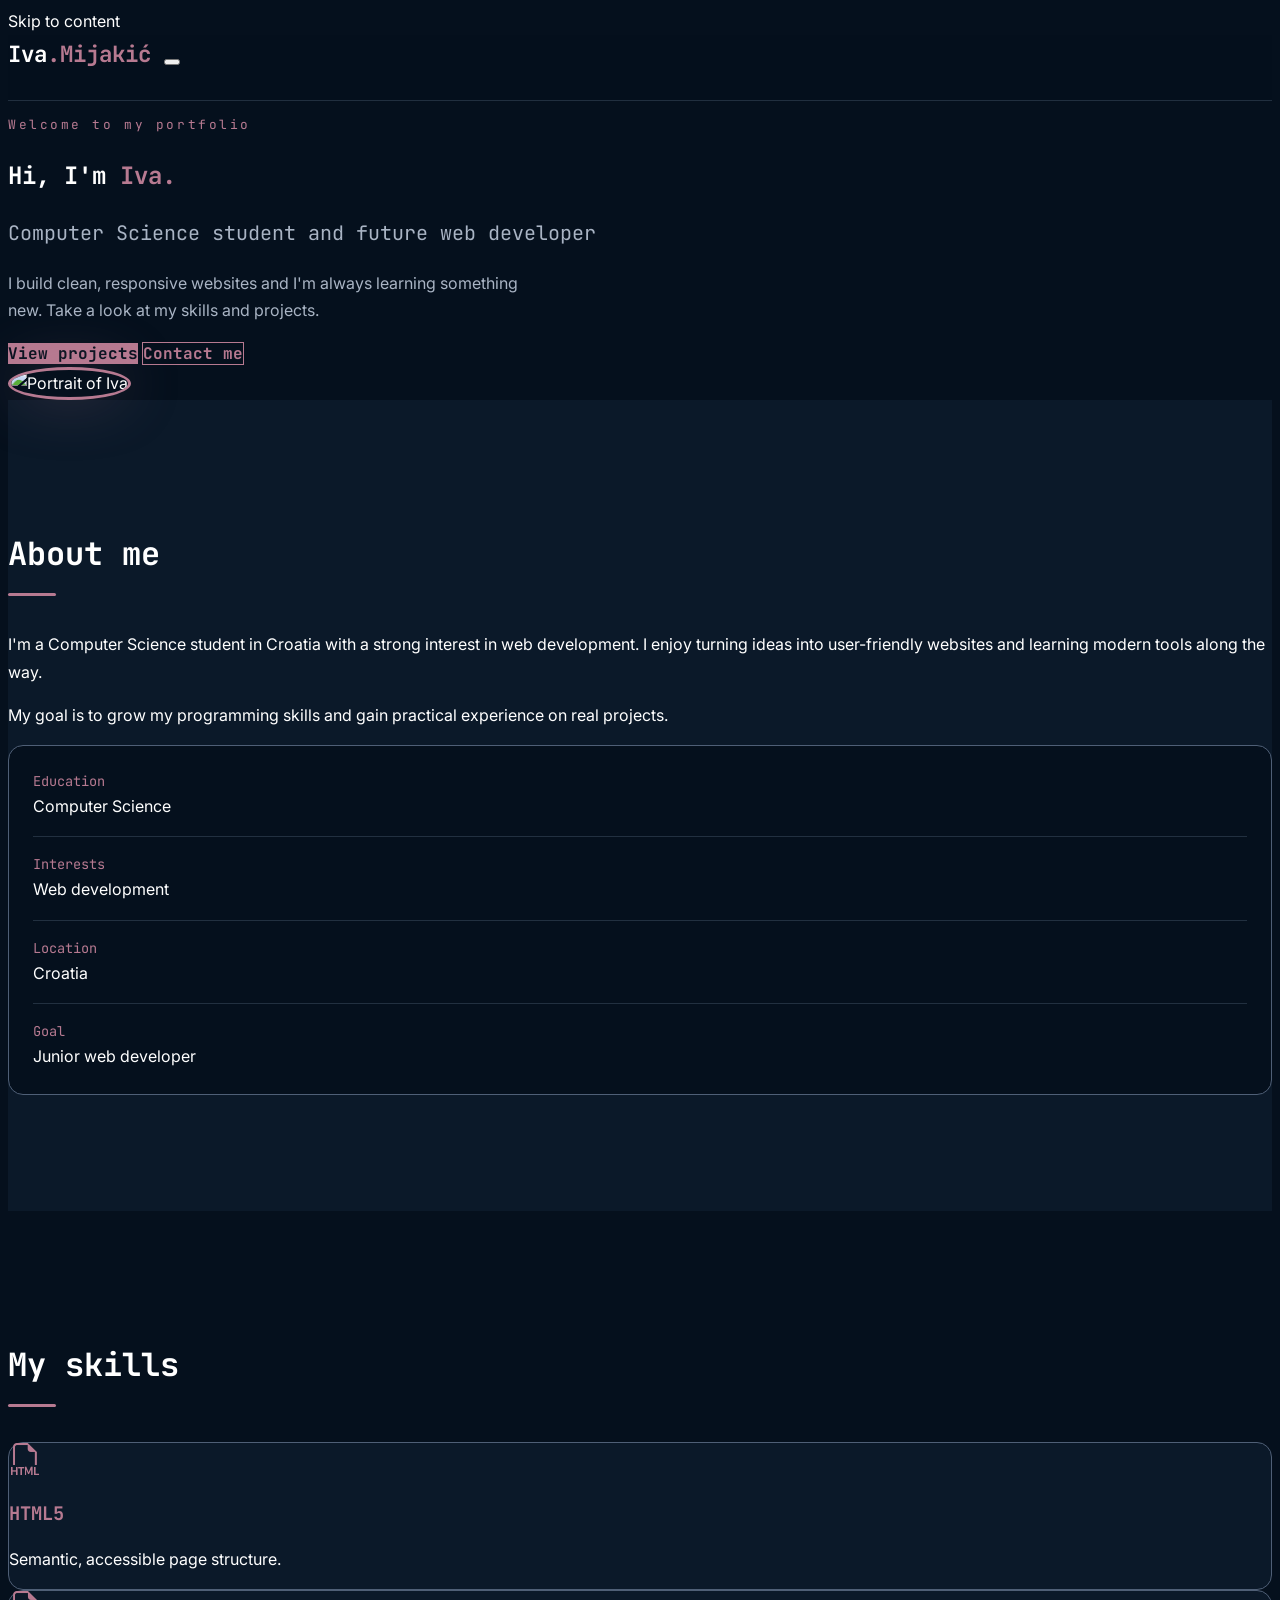
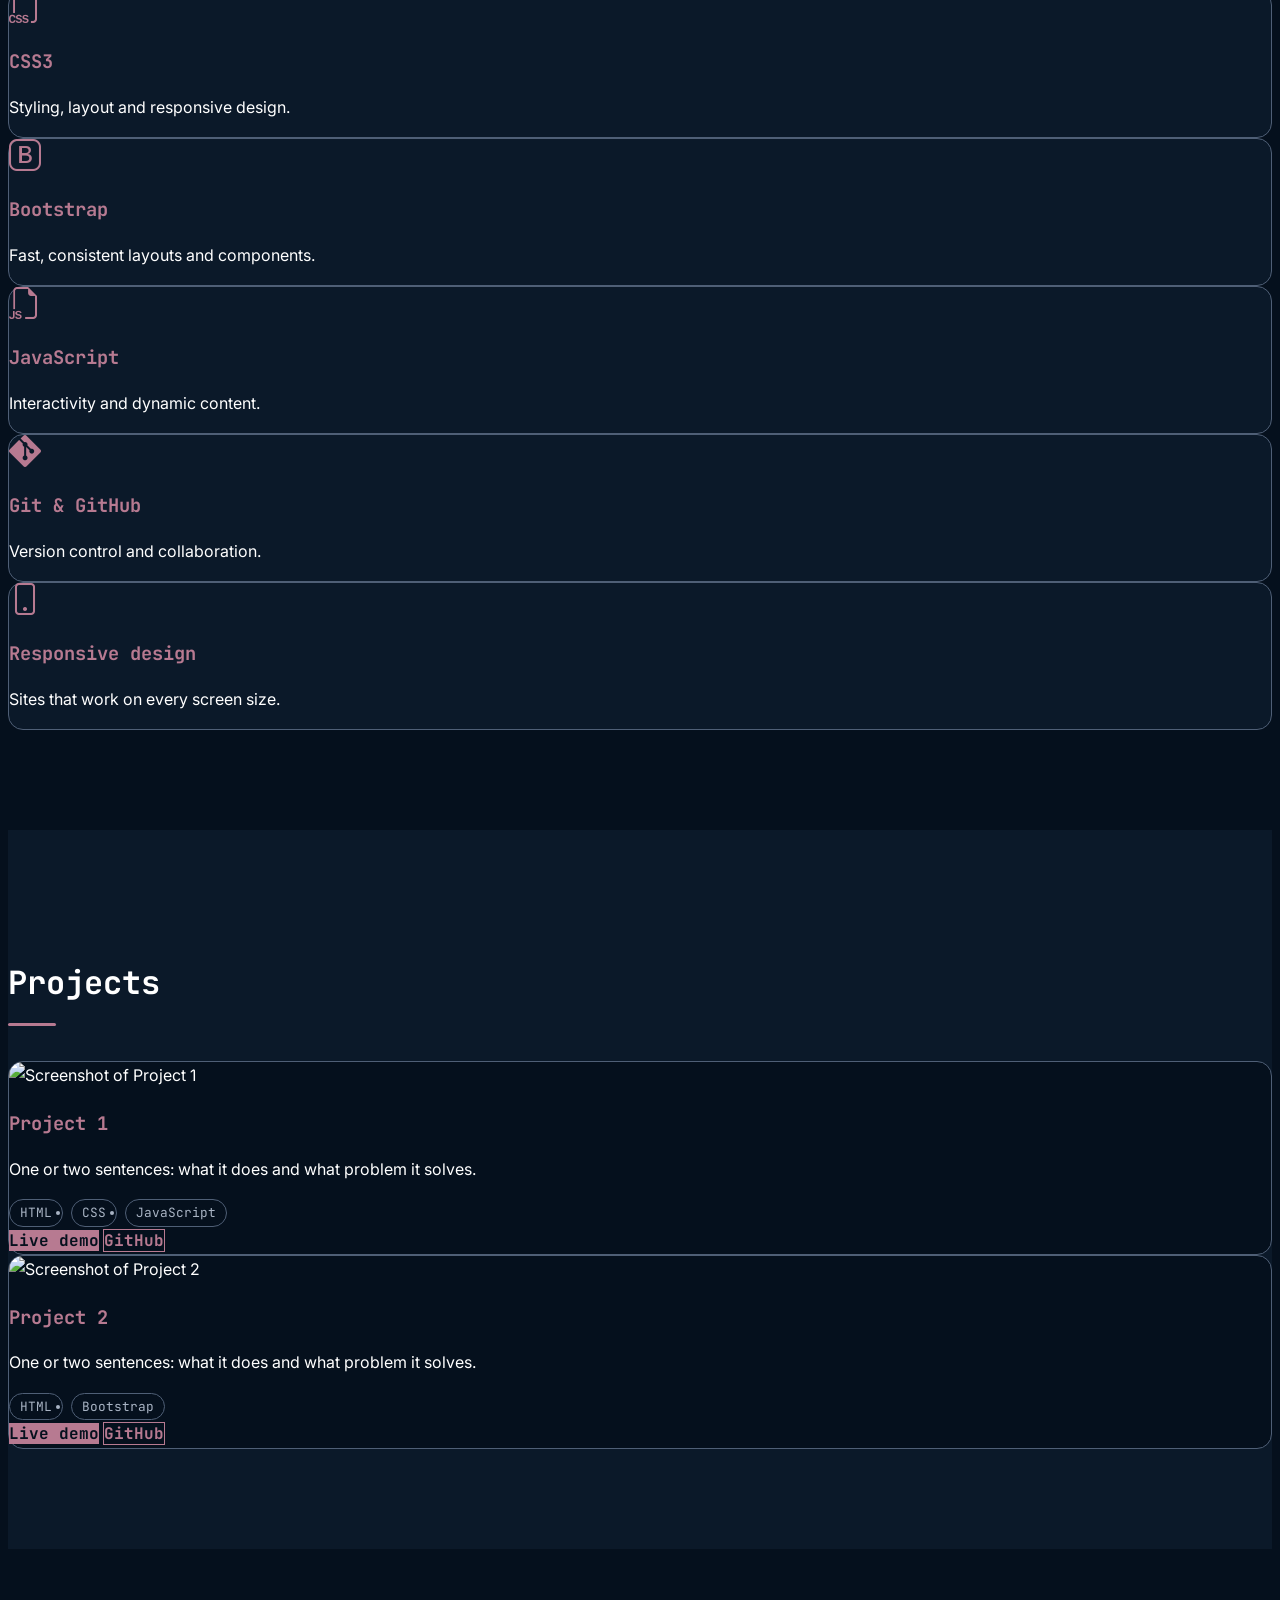
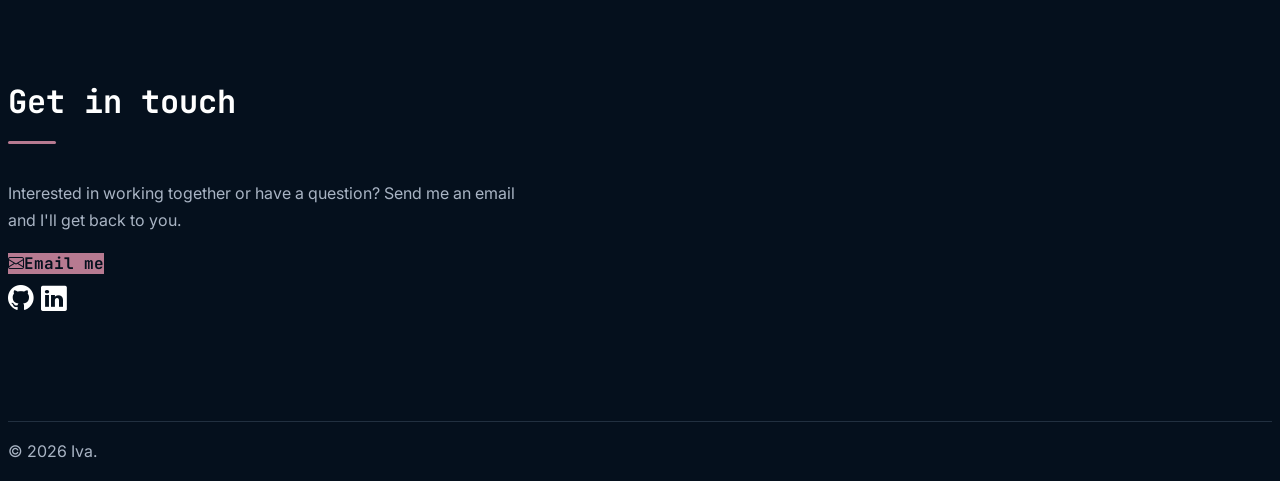
==== index.html @ 0807bf9b "Add improved design" ====
<!DOCTYPE html>
<html lang="en">
<head>
    <meta charset="UTF-8">
    <meta name="viewport" content="width=device-width, initial-scale=1.0">
    <title>Iva Mijakić | Web Developer Portfolio</title>
    <meta name="description" content="Portfolio of Iva Mijakić, a Computer Science student in Croatia building modern, responsive websites.">
    <meta name="theme-color" content="#05101d">

    <!-- Open Graph (link previews) -->
    <meta property="og:title" content="Iva Mijakić | Web Developer Portfolio">
    <meta property="og:description" content="Computer Science student building modern, responsive websites.">
    <meta property="og:type" content="website">
    <meta property="og:image" content="images/iva.jpg">

    <!-- Favicon (replace with your own file when you have one) -->
    <link rel="icon" href="data:image/svg+xml,<svg xmlns='http://www.w3.org/2000/svg' viewBox='0 0 100 100'><rect width='100' height='100' rx='20' fill='%2305101d'/><text x='50' y='68' font-size='56' text-anchor='middle' fill='%23B77A91' font-family='monospace' font-weight='bold'>I</text></svg>">

    <!-- Fonts: remove the @import line from your CSS, it's loaded here instead -->
    <link rel="preconnect" href="https://fonts.googleapis.com">
    <link rel="preconnect" href="https://fonts.gstatic.com" crossorigin>
    <link href="https://fonts.googleapis.com/css2?family=Inter:wght@400;500&family=JetBrains+Mono:wght@400;700&display=swap" rel="stylesheet">

    <link href="https://cdn.jsdelivr.net/npm/bootstrap@6.0.0-alpha.1/dist/css/bootstrap.min.css" rel="stylesheet" integrity="sha384-B/GM4XqrwHnWXNOWMbloTmrYXZg10cakYGmpfsR/bbzQ6JAJI4ihuyADKLnBgrCe" crossorigin="anonymous">
    <link href="https://cdn.jsdelivr.net/npm/bootstrap-icons@1.11.3/font/bootstrap-icons.min.css" rel="stylesheet">
    <link rel="stylesheet" href="css/style.css">
    <script src="js/script.js" defer></script>
</head>
<body>

    <a class="visually-hidden-focusable" href="#main">Skip to content</a>

    <nav class="navbar sm:navbar-expand sticky-top">
        <div class="container-fluid">

            <a class="navbar-brand" href="#home">
                Iva<span>.Mijakić</span>
            </a>

            <button class="btn-icon navbar-toggler" type="button"
                data-bs-toggle="drawer"
                data-bs-target="#navbarNavAltMarkup"
                aria-controls="navbarNavAltMarkup"
                aria-expanded="false"
                aria-label="Toggle navigation">
                <span class="navbar-toggler-icon" aria-hidden="true"></span>
            </button>

            <dialog class="drawer drawer-end" tabindex="-1"
                id="navbarNavAltMarkup"
                aria-labelledby="navbarNavAltMarkupLabel">

                <div class="drawer-header">
                    <h5 class="drawer-title" id="navbarNavAltMarkupLabel">Menu</h5>
                    <button type="button" class="btn-close"
                        data-bs-dismiss="drawer" aria-label="Close">
                    </button>
                </div>

                <div class="drawer-body">
                    <div class="nav nav-pills navbar-nav">
                        <a class="nav-link active" href="#home">/1 Home</a>
                        <a class="nav-link" href="#about">/2 About</a>
                        <a class="nav-link" href="#skills">/3 Skills</a>
                        <a class="nav-link" href="#projects">/4 Projects</a>
                        <a class="nav-link" href="#contact">/5 Contact</a>
                    </div>
                </div>
            </dialog>

        </div>
    </nav>


    <main id="main">

        <!-- HERO -->
        <section id="home" class="hero-section">
            <div class="container">
                <div class="row align-items-center min-vh-100 py-5">

                    <div class="col-md-7 order-2 order-md-1">
                        <p class="hero-label">Welcome to my portfolio</p>

                        <h1>Hi, I'm <span>Iva.</span></h1>

                        <h2>Computer Science student and future web developer</h2>

                        <p class="hero-description">
                            I build clean, responsive websites and I'm always
                            learning something new. Take a look at my skills
                            and projects.
                        </p>

                        <div class="d-flex flex-wrap gap-3 mt-4">
                            <a href="#projects" class="btn btn-dark">View projects</a>
                            <a href="#contact" class="btn btn-outline-accent">Contact me</a>
                        </div>
                    </div>

                    <div class="col-md-5 order-1 order-md-2 text-center mb-5 mb-md-0">
                        <img src="images/iva.jpg"
                             alt="Portrait of Iva"
                             class="profile-image"
                             width="280" height="280">
                    </div>

                </div>
            </div>
        </section>


        <!-- ABOUT -->
        <section id="about">
            <div class="container">
                <h2>About me</h2>

                <div class="row align-items-center g-5">
                    <div class="col-md-7">
                        <p>
                            I'm a Computer Science student in Croatia with a
                            strong interest in web development. I enjoy turning
                            ideas into user-friendly websites and learning
                            modern tools along the way.
                        </p>
                        <p>
                            My goal is to grow my programming skills and gain
                            practical experience on real projects.
                        </p>
                    </div>

                    <div class="col-md-5">
                        <dl class="about-info mb-0">
                            <div>
                                <dt>Education</dt>
                                <dd>Computer Science</dd>
                            </div>
                            <div>
                                <dt>Interests</dt>
                                <dd>Web development</dd>
                            </div>
                            <div>
                                <dt>Location</dt>
                                <dd>Croatia</dd>
                            </div>
                            <div>
                                <dt>Goal</dt>
                                <dd>Junior web developer</dd>
                            </div>
                        </dl>
                    </div>
                </div>
            </div>
        </section>


        <!-- SKILLS -->
        <section id="skills">
            <div class="container">
                <h2>My skills</h2>

                <div class="row g-4">

                    <div class="col-md-6 col-lg-4">
                        <div class="card p-4 h-100">
                            <i class="bi bi-filetype-html skill-icon" aria-hidden="true"></i>
                            <h3>HTML5</h3>
                            <p class="mb-0">Semantic, accessible page structure.</p>
                        </div>
                    </div>

                    <div class="col-md-6 col-lg-4">
                        <div class="card p-4 h-100">
                            <i class="bi bi-filetype-css skill-icon" aria-hidden="true"></i>
                            <h3>CSS3</h3>
                            <p class="mb-0">Styling, layout and responsive design.</p>
                        </div>
                    </div>

                    <div class="col-md-6 col-lg-4">
                        <div class="card p-4 h-100">
                            <i class="bi bi-bootstrap skill-icon" aria-hidden="true"></i>
                            <h3>Bootstrap</h3>
                            <p class="mb-0">Fast, consistent layouts and components.</p>
                        </div>
                    </div>

                    <div class="col-md-6 col-lg-4">
                        <div class="card p-4 h-100">
                            <i class="bi bi-filetype-js skill-icon" aria-hidden="true"></i>
                            <h3>JavaScript</h3>
                            <p class="mb-0">Interactivity and dynamic content.</p>
                        </div>
                    </div>

                    <div class="col-md-6 col-lg-4">
                        <div class="card p-4 h-100">
                            <i class="bi bi-git skill-icon" aria-hidden="true"></i>
                            <h3>Git &amp; GitHub</h3>
                            <p class="mb-0">Version control and collaboration.</p>
                        </div>
                    </div>

                    <div class="col-md-6 col-lg-4">
                        <div class="card p-4 h-100">
                            <i class="bi bi-phone skill-icon" aria-hidden="true"></i>
                            <h3>Responsive design</h3>
                            <p class="mb-0">Sites that work on every screen size.</p>
                        </div>
                    </div>

                </div>
            </div>
        </section>


        <!-- PROJECTS -->
        <section id="projects">
            <div class="container">
                <h2>Projects</h2>

                <div class="row g-4">

                    <div class="col-md-6 col-lg-4">
                        <article class="card h-100">
                            <img src="images/project1.jpg"
                                 class="card-img-top"
                                 alt="Screenshot of Project 1"
                                 loading="lazy">

                            <div class="card-body d-flex flex-column">
                                <h3 class="card-title">Project 1</h3>

                                <p class="card-text">
                                    One or two sentences: what it does and
                                    what problem it solves.
                                </p>

                                <ul class="tech-list list-unstyled" aria-label="Technologies used">
                                    <li>HTML</li>
                                    <li>CSS</li>
                                    <li>JavaScript</li>
                                </ul>

                                <div class="d-flex gap-2 mt-auto pt-3">
                                    <a href="#" class="btn btn-dark btn-sm">Live demo</a>
                                    <a href="#" class="btn btn-outline-accent btn-sm">GitHub</a>
                                </div>
                            </div>
                        </article>
                    </div>

                    <div class="col-md-6 col-lg-4">
                        <article class="card h-100">
                            <img src="images/project2.jpg"
                                 class="card-img-top"
                                 alt="Screenshot of Project 2"
                                 loading="lazy">

                            <div class="card-body d-flex flex-column">
                                <h3 class="card-title">Project 2</h3>

                                <p class="card-text">
                                    One or two sentences: what it does and
                                    what problem it solves.
                                </p>

                                <ul class="tech-list list-unstyled" aria-label="Technologies used">
                                    <li>HTML</li>
                                    <li>Bootstrap</li>
                                </ul>

                                <div class="d-flex gap-2 mt-auto pt-3">
                                    <a href="#" class="btn btn-dark btn-sm">Live demo</a>
                                    <a href="#" class="btn btn-outline-accent btn-sm">GitHub</a>
                                </div>
                            </div>
                        </article>
                    </div>

                </div>
            </div>
        </section>


        <!-- CONTACT -->
        <section id="contact">
            <div class="container">
                <h2>Get in touch</h2>

                <p class="contact-text">
                    Interested in working together or have a question?
                    Send me an email and I'll get back to you.
                </p>

                <div class="d-flex flex-wrap align-items-center gap-4">
                    <a href="mailto:iva.mijakic@gmail.com" class="btn btn-dark">
                        <i class="bi bi-envelope me-2" aria-hidden="true"></i>Email me
                    </a>

                    <div class="social-links d-flex gap-3">
                        <a href="https://github.com/your-username" aria-label="GitHub" target="_blank" rel="noopener">
                            <i class="bi bi-github" aria-hidden="true"></i>
                        </a>
                        <a href="https://www.linkedin.com/in/your-username" aria-label="LinkedIn" target="_blank" rel="noopener">
                            <i class="bi bi-linkedin" aria-hidden="true"></i>
                        </a>
                    </div>
                </div>
            </div>
        </section>

    </main>


    <footer class="py-4 text-center">
        <p class="mb-0">&copy; 2026 Iva.</p>
    </footer>

    <script type="module" src="https://cdn.jsdelivr.net/npm/bootstrap@6.0.0-alpha.1/dist/js/bootstrap.bundle.min.js" integrity="sha384-1a/pXj49ZQ1aHEmrJ+gMw1otqoVsYwlEnlD8mIfY2TV03r20Y0CN7uqx1tQogjPL" crossorigin="anonymous"></script>
</body>
</html>
---- css/style.css ----
@import url('https://fonts.googleapis.com/css2?family=Inter:wght@400;500&family=JetBrains+Mono:wght@400;700&display=swap');

:root {
    --bg: #05101d;
    --surface: #0b1929;
    --accent: #B77A91;
    --accent-dark: #965d73;
    --accent-soft: #d9a9bb;
    --muted: #4f5f76;
    --text: #ffffff;
    --text-dim: #a9b4c4;
    --font-mono: 'JetBrains Mono', monospace;
    --font-body: 'Inter', system-ui, sans-serif;
}

html { scroll-behavior: smooth; }
section { scroll-margin-top: 90px; }

body {
    background: var(--bg);
    color: var(--text);
    font-family: var(--font-body);
    line-height: 1.7;
}

h1, h2, h3, h4, h5, .navbar, .btn { font-family: var(--font-mono); }

a { color: inherit; text-decoration: none; }

/* NAVBAR */
.navbar {
    background: rgba(5, 16, 29, 0.85);
    backdrop-filter: blur(10px);
    border-bottom: 1px solid rgba(79, 95, 118, 0.4);
    min-height: 65px;
}

.navbar-brand {
    font-weight: 700;
    font-size: 1.4rem;
    color: var(--text);
}
.navbar-brand span { color: var(--accent); transition: color .2s; }
.navbar-brand:hover span { color: var(--text); }

.navbar .navbar-nav { gap: 0.5rem; }

.navbar .nav-link {
    color: var(--text);
    white-space: nowrap;
    border-radius: 8px;
    transition: background-color .2s, color .2s;
}
.navbar .nav-link:hover,
.navbar .nav-link.active {
    background: var(--accent);
    color: var(--bg);
}

/* Drawer (mobile menu) */
.drawer { background: var(--bg); color: var(--text); }

/* BUTTONS */
.btn-dark {
    background: var(--accent);
    border-color: var(--accent);
    color: var(--bg);
    font-weight: 700;
    transition: background-color .2s, transform .2s;
}
.btn-dark:hover {
    background: var(--accent-soft);
    border-color: var(--accent-soft);
    color: var(--bg);
    transform: translateY(-2px);
}

/* LINKS */
.link { color: var(--accent); }
.link:hover { color: var(--accent-soft); text-decoration: underline; }

/* SECTIONS */
section { padding: 100px 0; }
#about, #projects { background: var(--surface); }

section h2 {
    font-size: 2rem;
    margin-bottom: 2.2rem;
    position: relative;
}
section h2::after {
    content: "";
    display: block;
    width: 48px;
    height: 3px;
    margin-top: 12px;
    background: var(--accent);
    border-radius: 2px;
}

/* HERO */
.hero-section { padding: 0; }
.hero-label {
    color: var(--accent);
    letter-spacing: 0.2em;
    font-size: 0.8rem;
    font-family: var(--font-mono);
}
.hero-section h1 span { color: var(--accent); }
.hero-section h2::after { display: none; }
.hero-description { color: var(--text-dim); max-width: 520px; }
.profile-image {
    width: 280px;
    height: 280px;
    object-fit: cover;
    border-radius: 50%;
    border: 3px solid var(--accent);
    box-shadow: 0 0 60px rgba(183, 122, 145, 0.25);
}

/* CARDS */
.card {
    background: var(--surface);
    border: 1px solid var(--muted);
    border-radius: 15px;
    color: var(--text);
    transition: transform .3s ease, border-color .3s ease, box-shadow .3s ease;
}
.card:hover {
    transform: translateY(-8px);
    border-color: var(--accent);
    box-shadow: 0 12px 30px rgba(0, 0, 0, 0.35);
}
.card h3 { color: var(--accent); margin-bottom: 0.75rem; }
#projects .card { background: var(--bg); }

footer { border-top: 1px solid rgba(79, 95, 118, 0.4); color: var(--text-dim); }

@media (prefers-reduced-motion: reduce) {
    html { scroll-behavior: auto; }
    * { transition: none !important; }
}

/* Visible keyboard focus */
:focus-visible {
    outline: 2px solid var(--accent);
    outline-offset: 3px;
}
 
/* Skip link */
.visually-hidden-focusable:focus {
    position: fixed;
    top: 8px;
    left: 8px;
    z-index: 2000;
    padding: 8px 14px;
    background: var(--accent);
    color: var(--bg);
    border-radius: 8px;
}
 
/* Outline button (secondary action) */
.btn-outline-accent {
    background: transparent;
    border: 1px solid var(--accent);
    color: var(--accent);
    font-weight: 700;
    transition: background-color .2s, color .2s, transform .2s;
}
.btn-outline-accent:hover {
    background: var(--accent);
    color: var(--bg);
    transform: translateY(-2px);
}
 
/* Hero: keep the h2 subtitle modest */
.hero-section h2 {
    font-size: 1.25rem;
    font-weight: 400;
    color: var(--text-dim);
    margin-bottom: 1.2rem;
}
 
/* About info list */
.about-info {
    background: var(--bg);
    border: 1px solid var(--muted);
    border-radius: 15px;
    padding: 1.5rem;
}
.about-info div + div {
    margin-top: 1rem;
    padding-top: 1rem;
    border-top: 1px solid rgba(79, 95, 118, 0.4);
}
.about-info dt {
    font-family: var(--font-mono);
    font-size: 0.85rem;
    color: var(--accent);
    font-weight: 400;
}
.about-info dd {
    margin: 0;
}
 
/* Skills */
.skill-icon {
    font-size: 2rem;
    color: var(--accent);
    line-height: 1;
    margin-bottom: 0.75rem;
}
 
/* Projects */
.card-img-top {
    aspect-ratio: 16 / 10;
    object-fit: cover;
    border-radius: 14px 14px 0 0;
}
.tech-list {
    display: flex;
    flex-wrap: wrap;
    gap: 0.5rem;
    margin: 0;
    padding: 0;
}
.tech-list li {
    font-family: var(--font-mono);
    font-size: 0.8rem;
    padding: 2px 10px;
    border: 1px solid var(--muted);
    border-radius: 999px;
    color: var(--text-dim);
}
 
/* Contact */
.contact-text {
    color: var(--text-dim);
    max-width: 520px;
}
.social-links a {
    font-size: 1.6rem;
    color: var(--text);
    transition: color .2s;
}
.social-links a:hover {
    color: var(--accent);
}
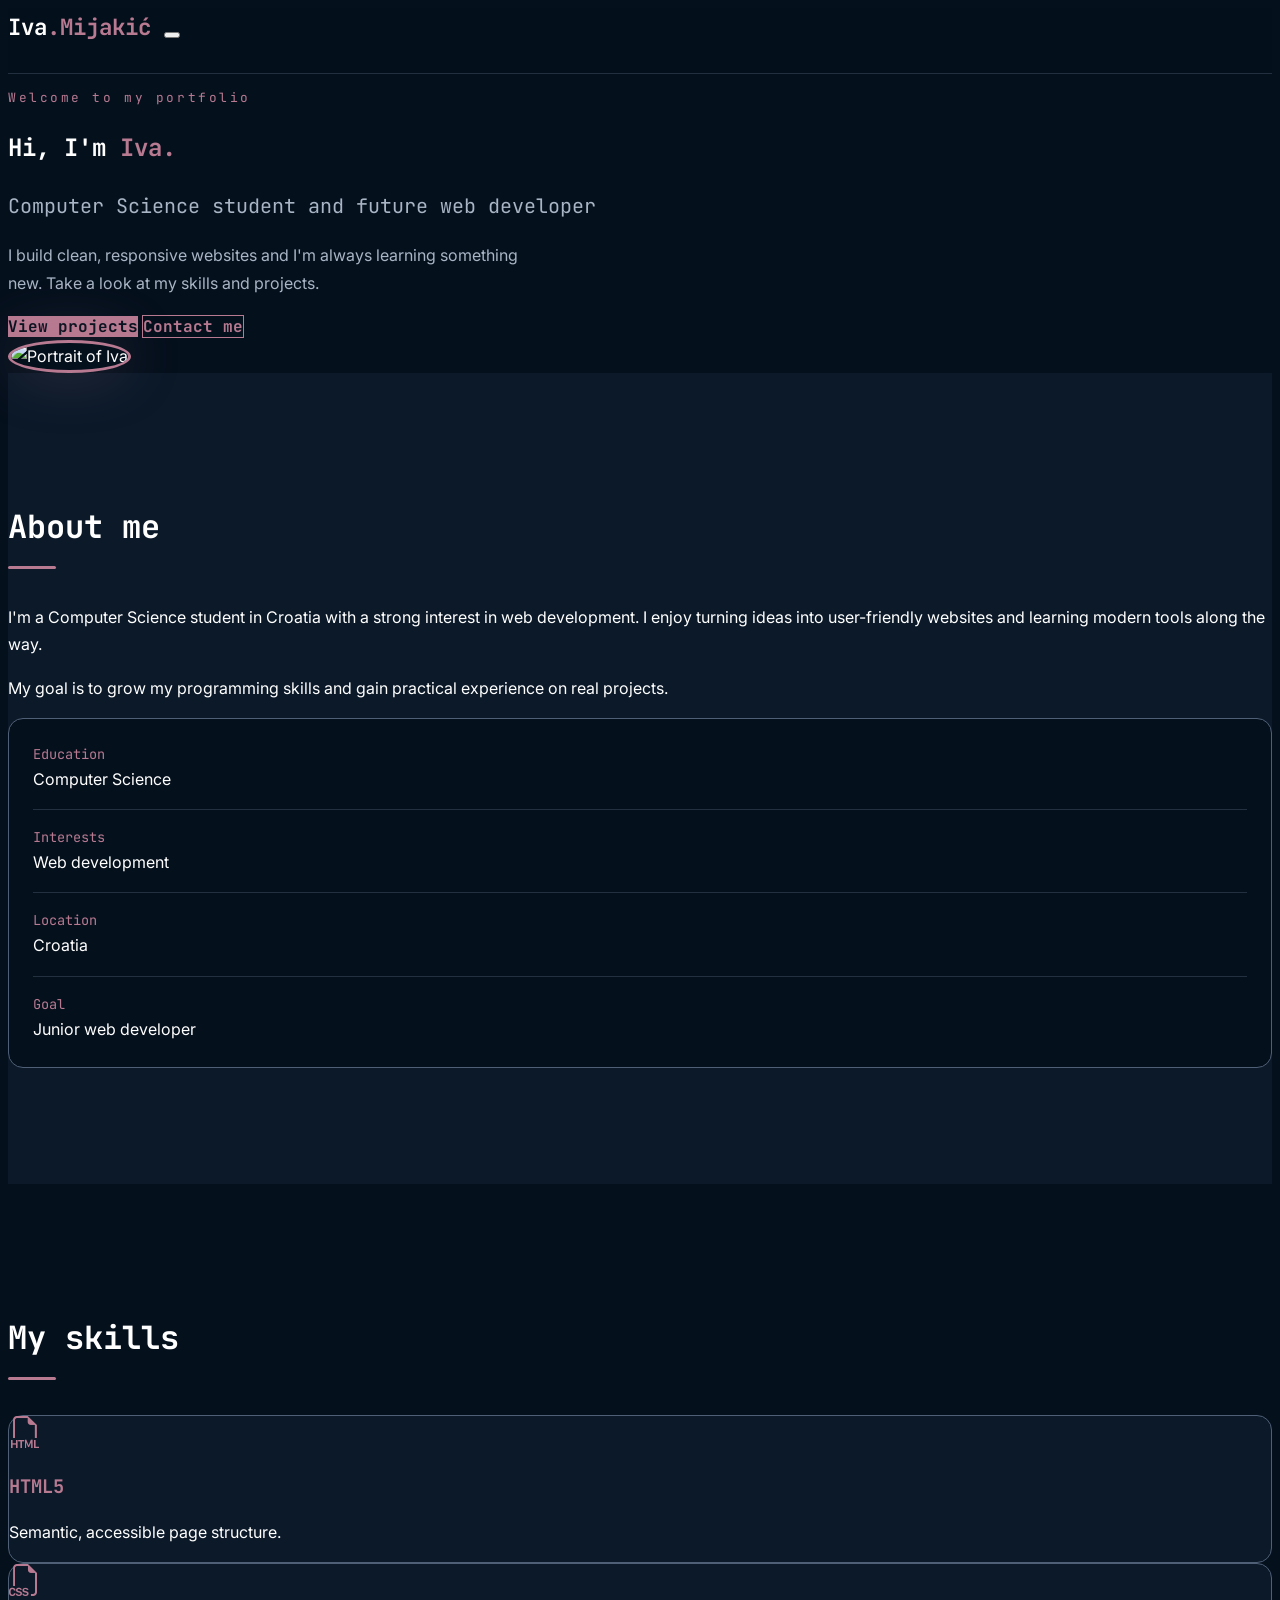
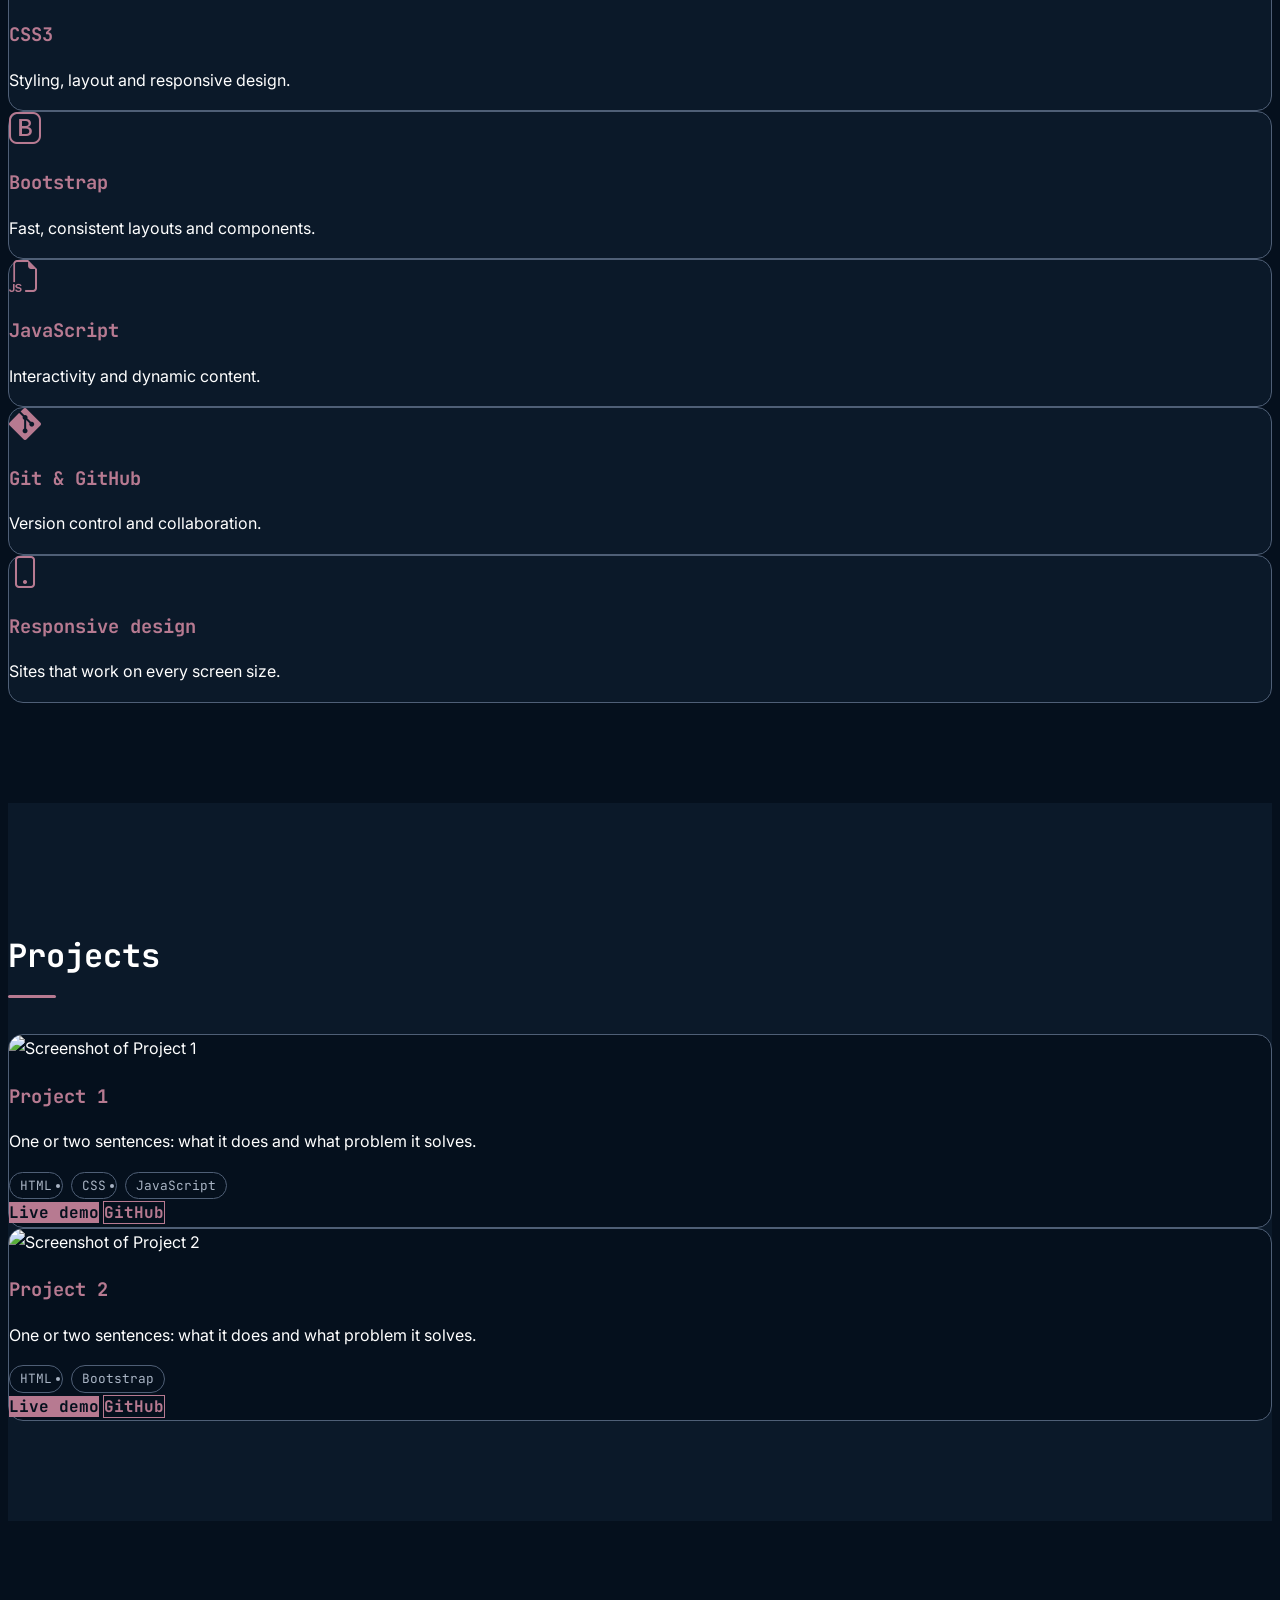
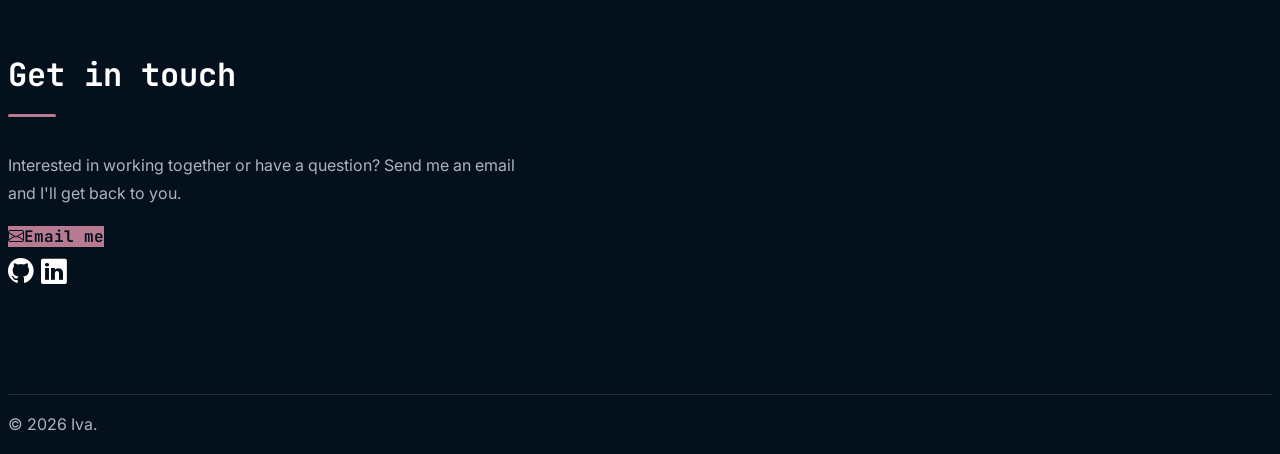
==== commit eff546f9: "Add changed js and index" ====
--- a/index.html
+++ b/index.html
@@ -5,18 +5,7 @@
     <meta name="viewport" content="width=device-width, initial-scale=1.0">
     <title>Iva Mijakić | Web Developer Portfolio</title>
     <meta name="description" content="Portfolio of Iva Mijakić, a Computer Science student in Croatia building modern, responsive websites.">
-    <meta name="theme-color" content="#05101d">
-
-    <!-- Open Graph (link previews) -->
-    <meta property="og:title" content="Iva Mijakić | Web Developer Portfolio">
-    <meta property="og:description" content="Computer Science student building modern, responsive websites.">
-    <meta property="og:type" content="website">
-    <meta property="og:image" content="images/iva.jpg">
-
-    <!-- Favicon (replace with your own file when you have one) -->
-    <link rel="icon" href="data:image/svg+xml,<svg xmlns='http://www.w3.org/2000/svg' viewBox='0 0 100 100'><rect width='100' height='100' rx='20' fill='%2305101d'/><text x='50' y='68' font-size='56' text-anchor='middle' fill='%23B77A91' font-family='monospace' font-weight='bold'>I</text></svg>">
-
-    <!-- Fonts: remove the @import line from your CSS, it's loaded here instead -->
+
     <link rel="preconnect" href="https://fonts.googleapis.com">
     <link rel="preconnect" href="https://fonts.gstatic.com" crossorigin>
     <link href="https://fonts.googleapis.com/css2?family=Inter:wght@400;500&family=JetBrains+Mono:wght@400;700&display=swap" rel="stylesheet">
@@ -27,8 +16,6 @@
     <script src="js/script.js" defer></script>
 </head>
 <body>
-
-    <a class="visually-hidden-focusable" href="#main">Skip to content</a>
 
     <nav class="navbar sm:navbar-expand sticky-top">
         <div class="container-fluid">
--- a/css/style.css
+++ b/css/style.css
@@ -1,4 +1,3 @@
-@import url('https://fonts.googleapis.com/css2?family=Inter:wght@400;500&family=JetBrains+Mono:wght@400;700&display=swap');
 
 :root {
     --bg: #05101d;
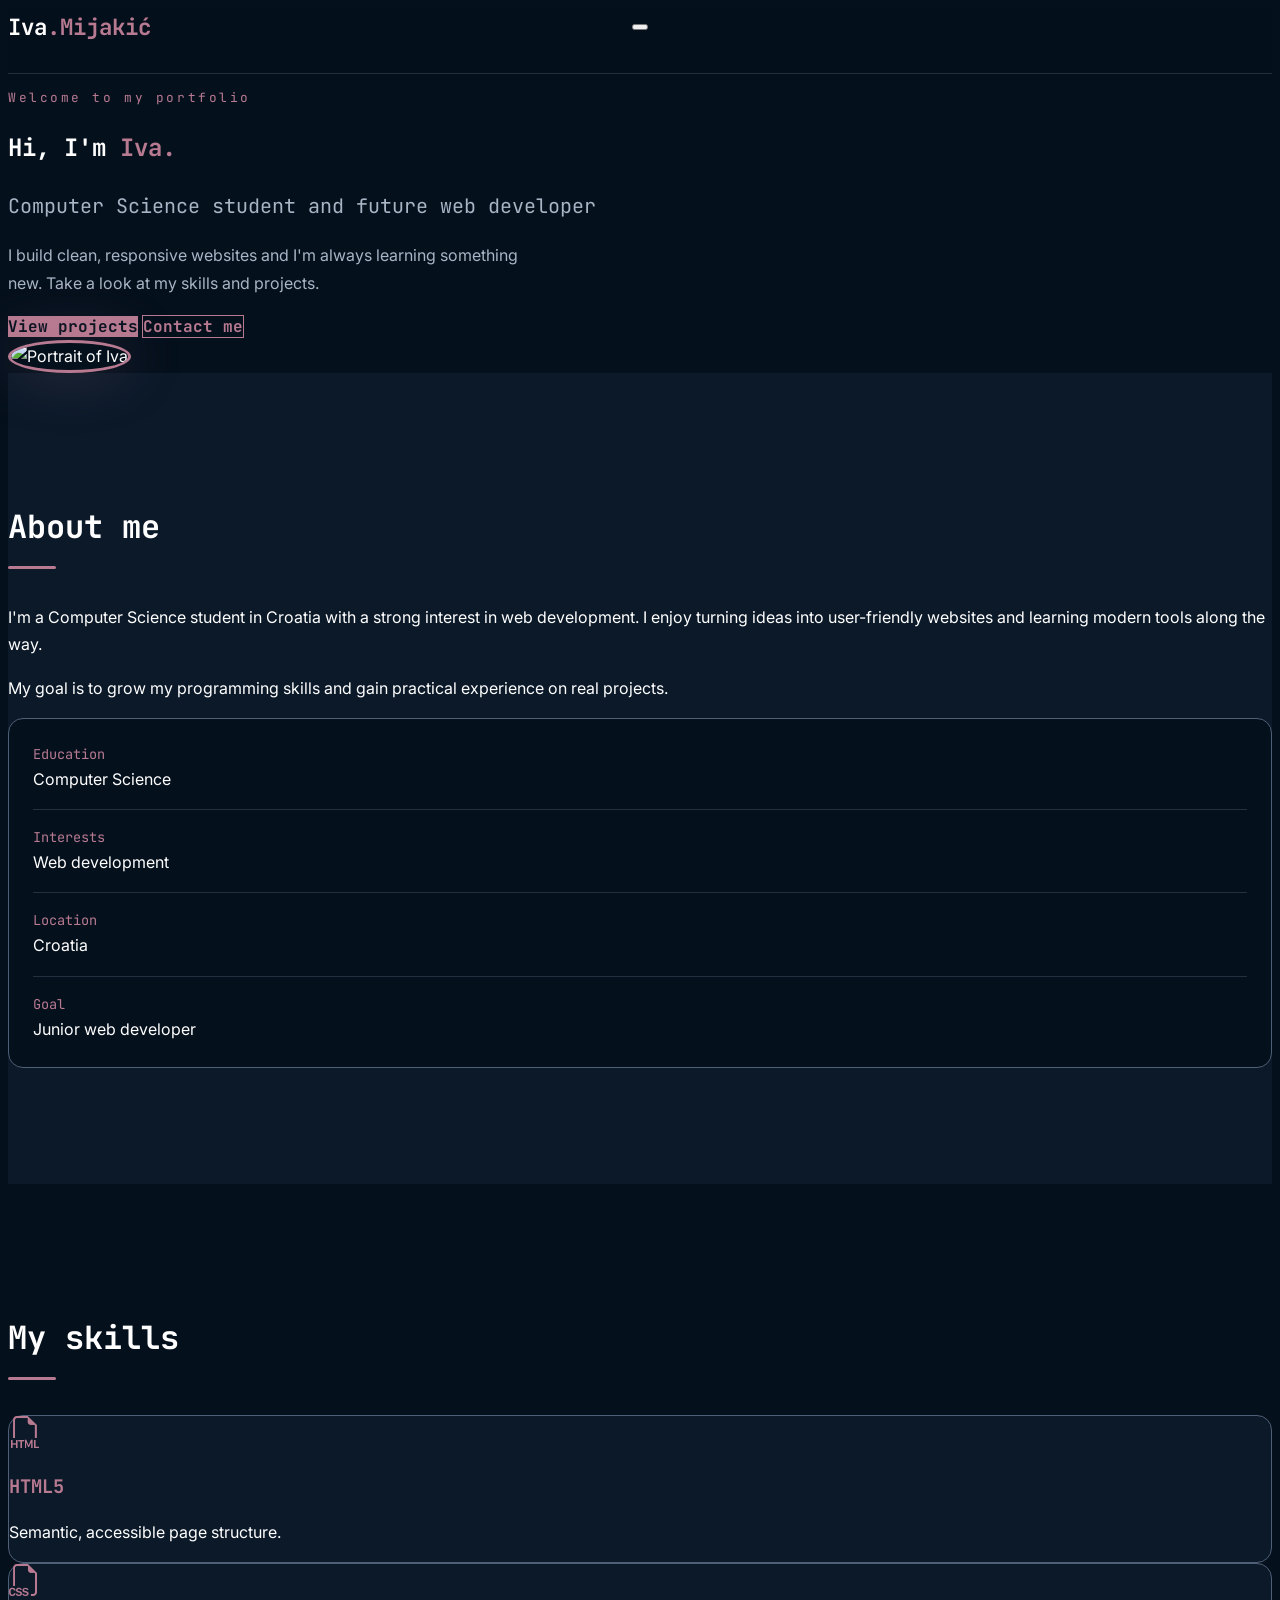
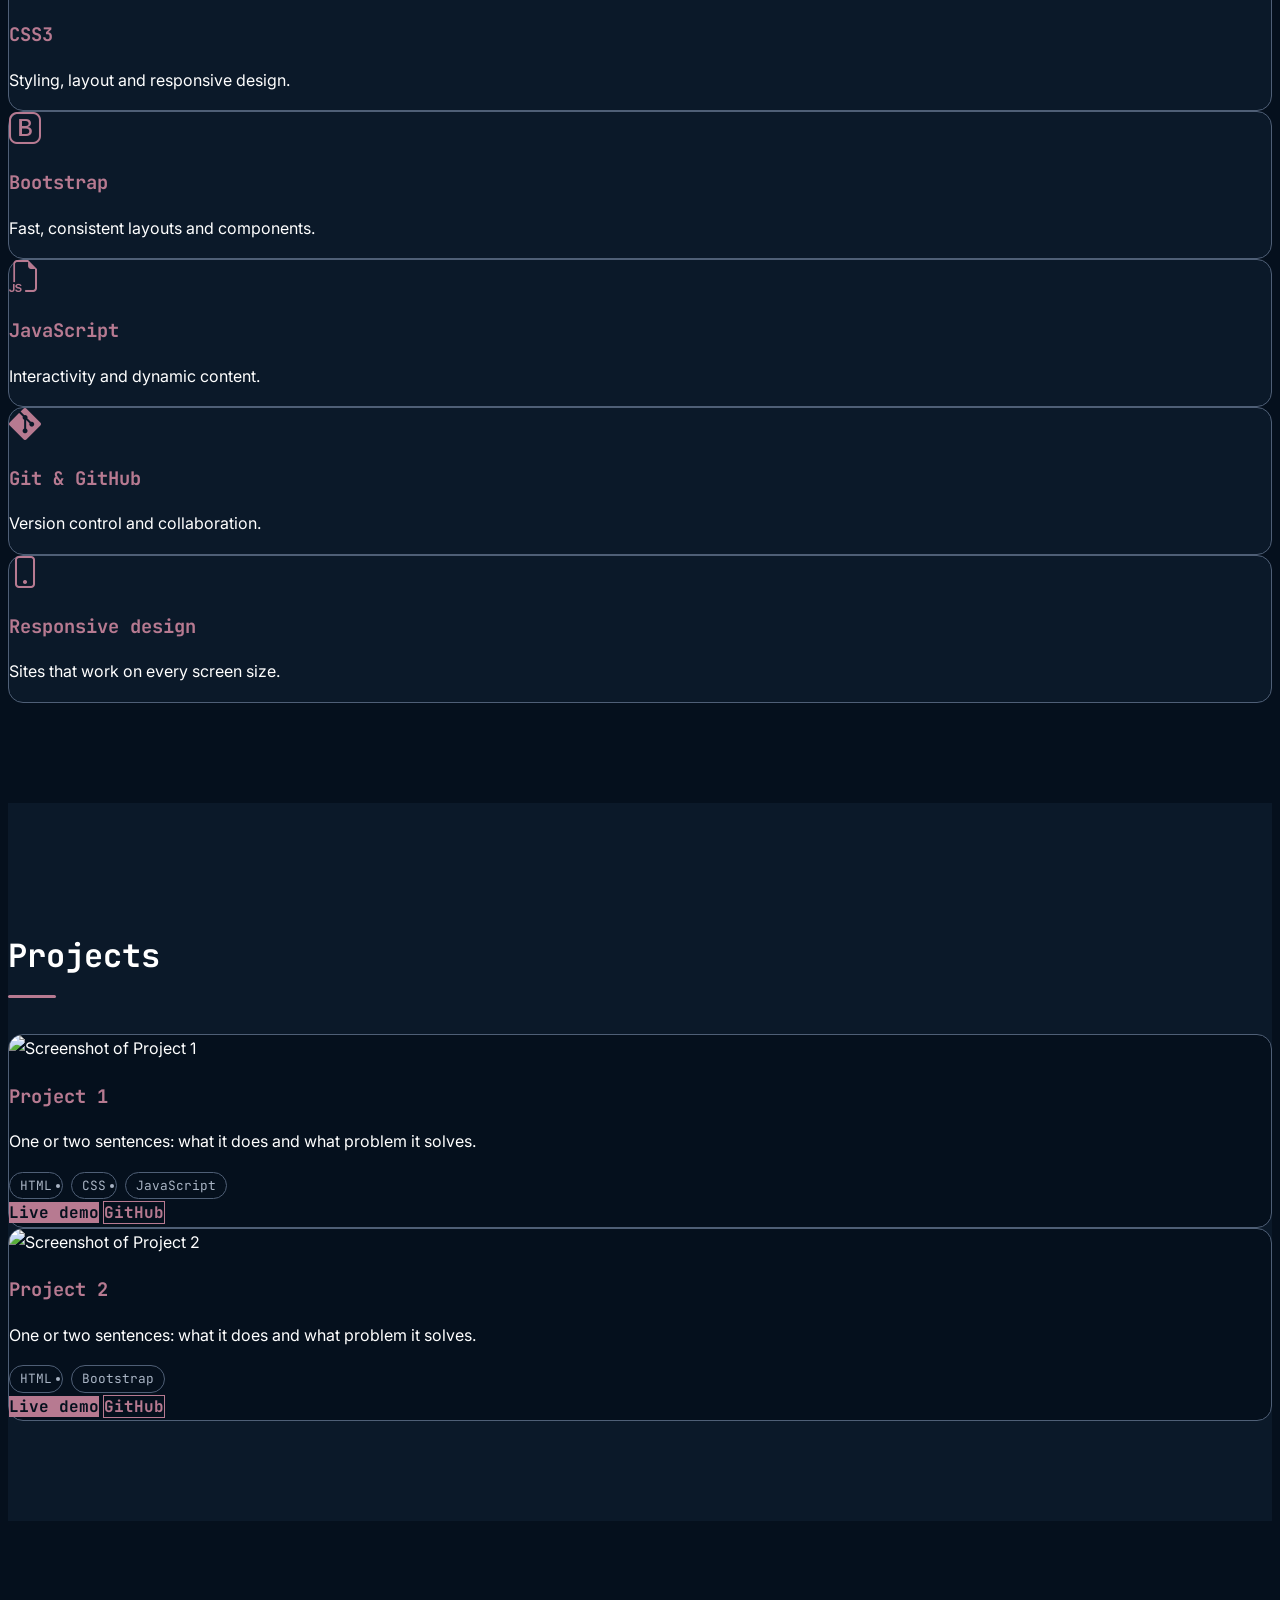
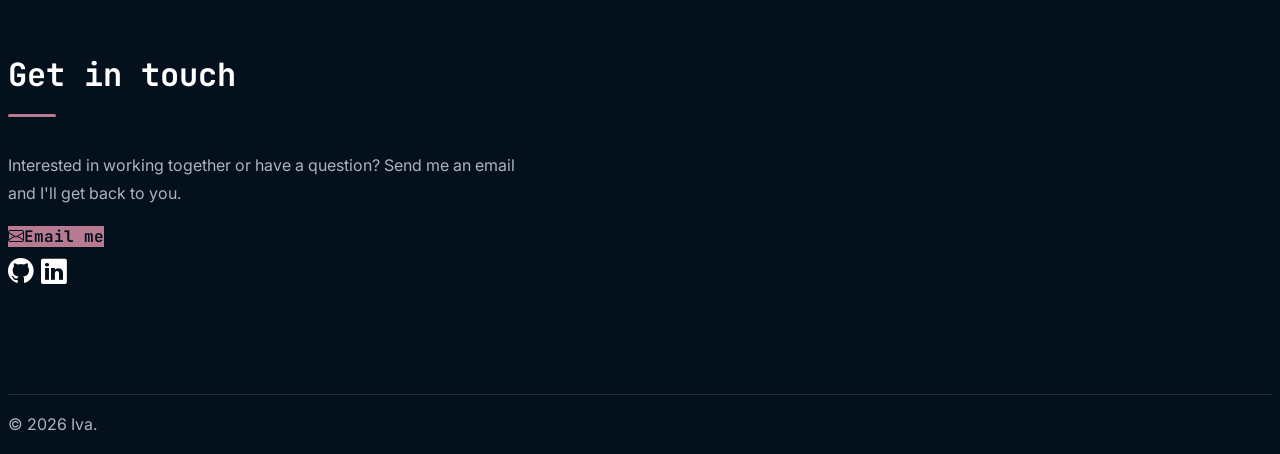
==== commit 90af10aa: "Add icon" ====
--- a/index.html
+++ b/index.html
@@ -5,9 +5,8 @@
     <meta name="viewport" content="width=device-width, initial-scale=1.0">
     <title>Iva Mijakić | Web Developer Portfolio</title>
     <meta name="description" content="Portfolio of Iva Mijakić, a Computer Science student in Croatia building modern, responsive websites.">
-
-    <link rel="preconnect" href="https://fonts.googleapis.com">
-    <link rel="preconnect" href="https://fonts.gstatic.com" crossorigin>
+    
+    <link rel="icon" href="images/favicon.png">
     <link href="https://fonts.googleapis.com/css2?family=Inter:wght@400;500&family=JetBrains+Mono:wght@400;700&display=swap" rel="stylesheet">
 
     <link href="https://cdn.jsdelivr.net/npm/bootstrap@6.0.0-alpha.1/dist/css/bootstrap.min.css" rel="stylesheet" integrity="sha384-B/GM4XqrwHnWXNOWMbloTmrYXZg10cakYGmpfsR/bbzQ6JAJI4ihuyADKLnBgrCe" crossorigin="anonymous">
@@ -61,7 +60,6 @@
 
     <main id="main">
 
-        <!-- HERO -->
         <section id="home" class="hero-section">
             <div class="container">
                 <div class="row align-items-center min-vh-100 py-5">
@@ -97,7 +95,6 @@
         </section>
 
 
-        <!-- ABOUT -->
         <section id="about">
             <div class="container">
                 <h2>About me</h2>
@@ -141,7 +138,6 @@
         </section>
 
 
-        <!-- SKILLS -->
         <section id="skills">
             <div class="container">
                 <h2>My skills</h2>
@@ -201,7 +197,6 @@
         </section>
 
 
-        <!-- PROJECTS -->
         <section id="projects">
             <div class="container">
                 <h2>Projects</h2>
@@ -270,7 +265,6 @@
         </section>
 
 
-        <!-- CONTACT -->
         <section id="contact">
             <div class="container">
                 <h2>Get in touch</h2>
--- a/css/style.css
+++ b/css/style.css
@@ -32,6 +32,7 @@
     backdrop-filter: blur(10px);
     border-bottom: 1px solid rgba(79, 95, 118, 0.4);
     min-height: 65px;
+
 }
 
 .navbar-brand {
@@ -55,6 +56,22 @@
     background: var(--accent);
     color: var(--bg);
 }
+
+@media (min-width: 576px) {
+    .navbar .container-fluid {
+        display: grid;
+        grid-template-columns: 1fr auto 1fr;
+        align-items: center;
+    }
+
+    .navbar .drawer {
+        grid-column: 2;
+        position: static;
+        margin: 0;
+        width: auto;
+    }
+}
+
 
 /* Drawer (mobile menu) */
 .drawer { background: var(--bg); color: var(--text); }
@@ -146,17 +163,6 @@
     outline-offset: 3px;
 }
  
-/* Skip link */
-.visually-hidden-focusable:focus {
-    position: fixed;
-    top: 8px;
-    left: 8px;
-    z-index: 2000;
-    padding: 8px 14px;
-    background: var(--accent);
-    color: var(--bg);
-    border-radius: 8px;
-}
  
 /* Outline button (secondary action) */
 .btn-outline-accent {
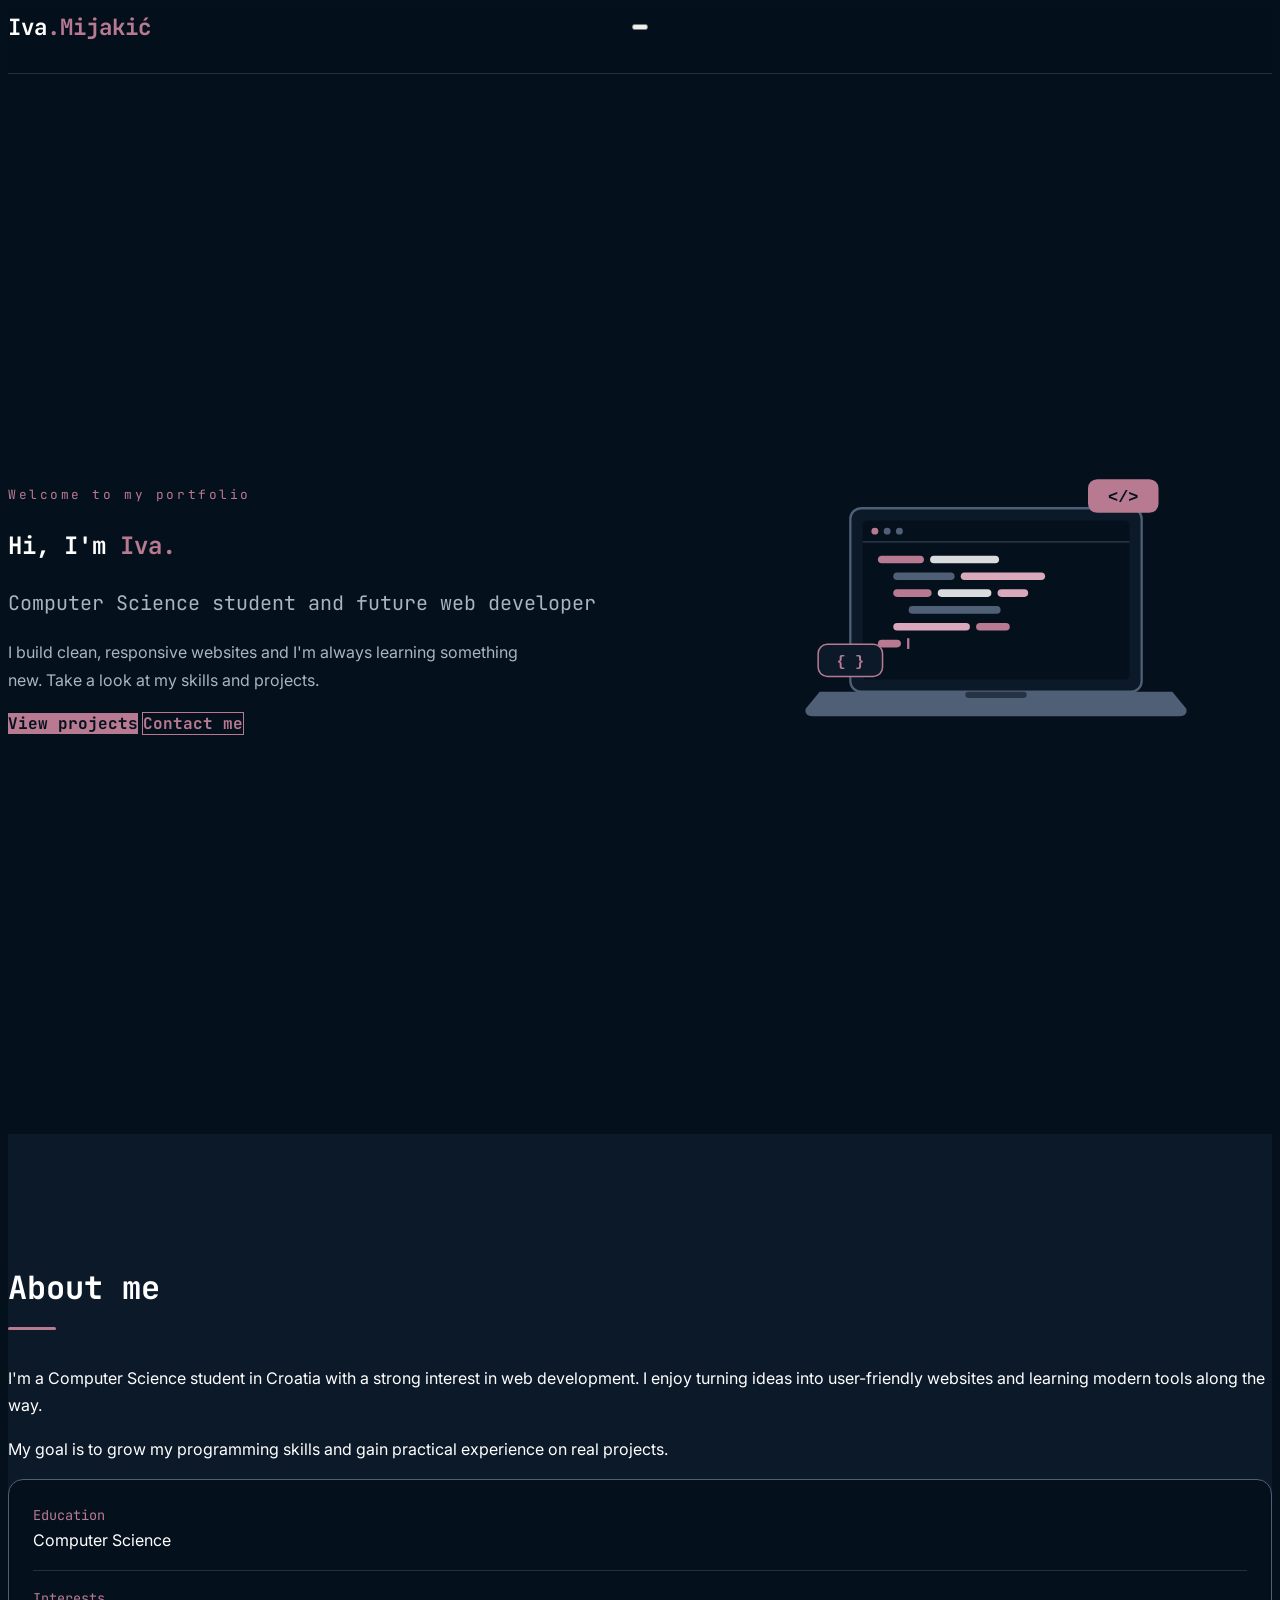
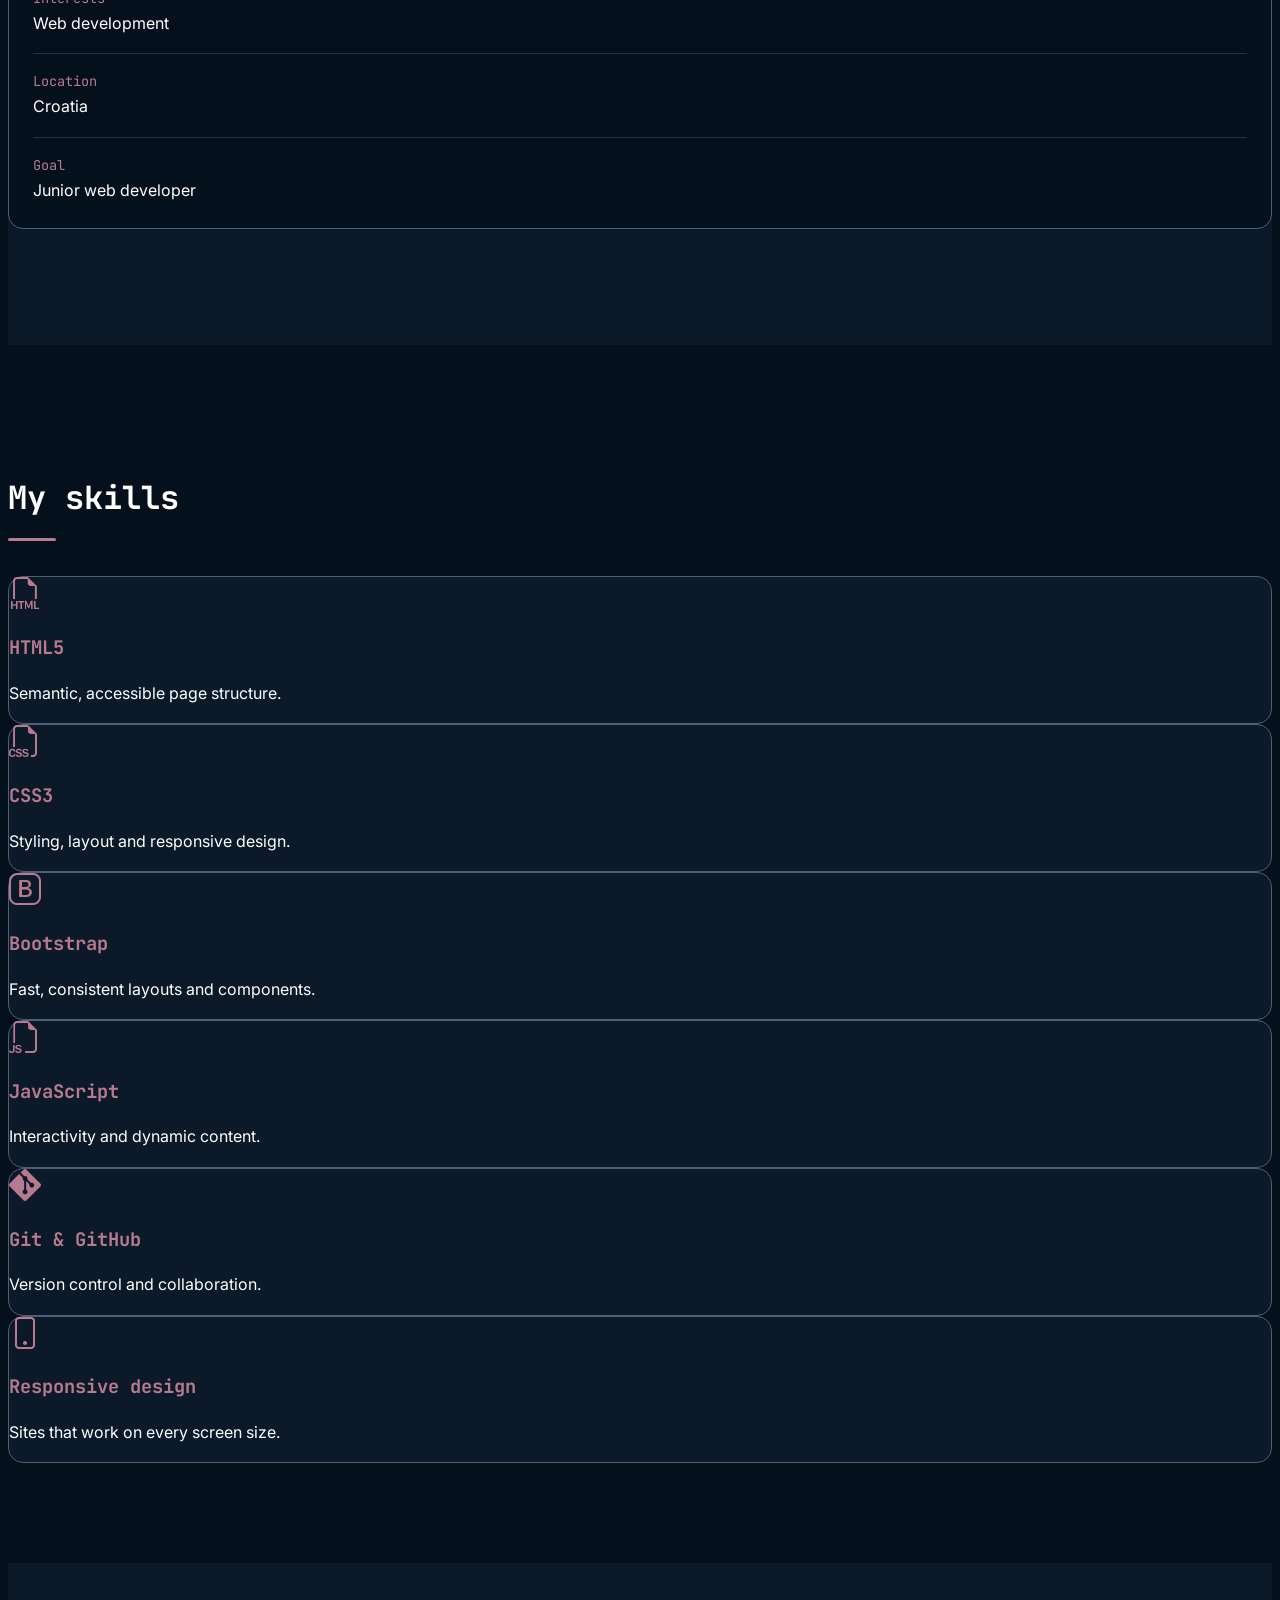
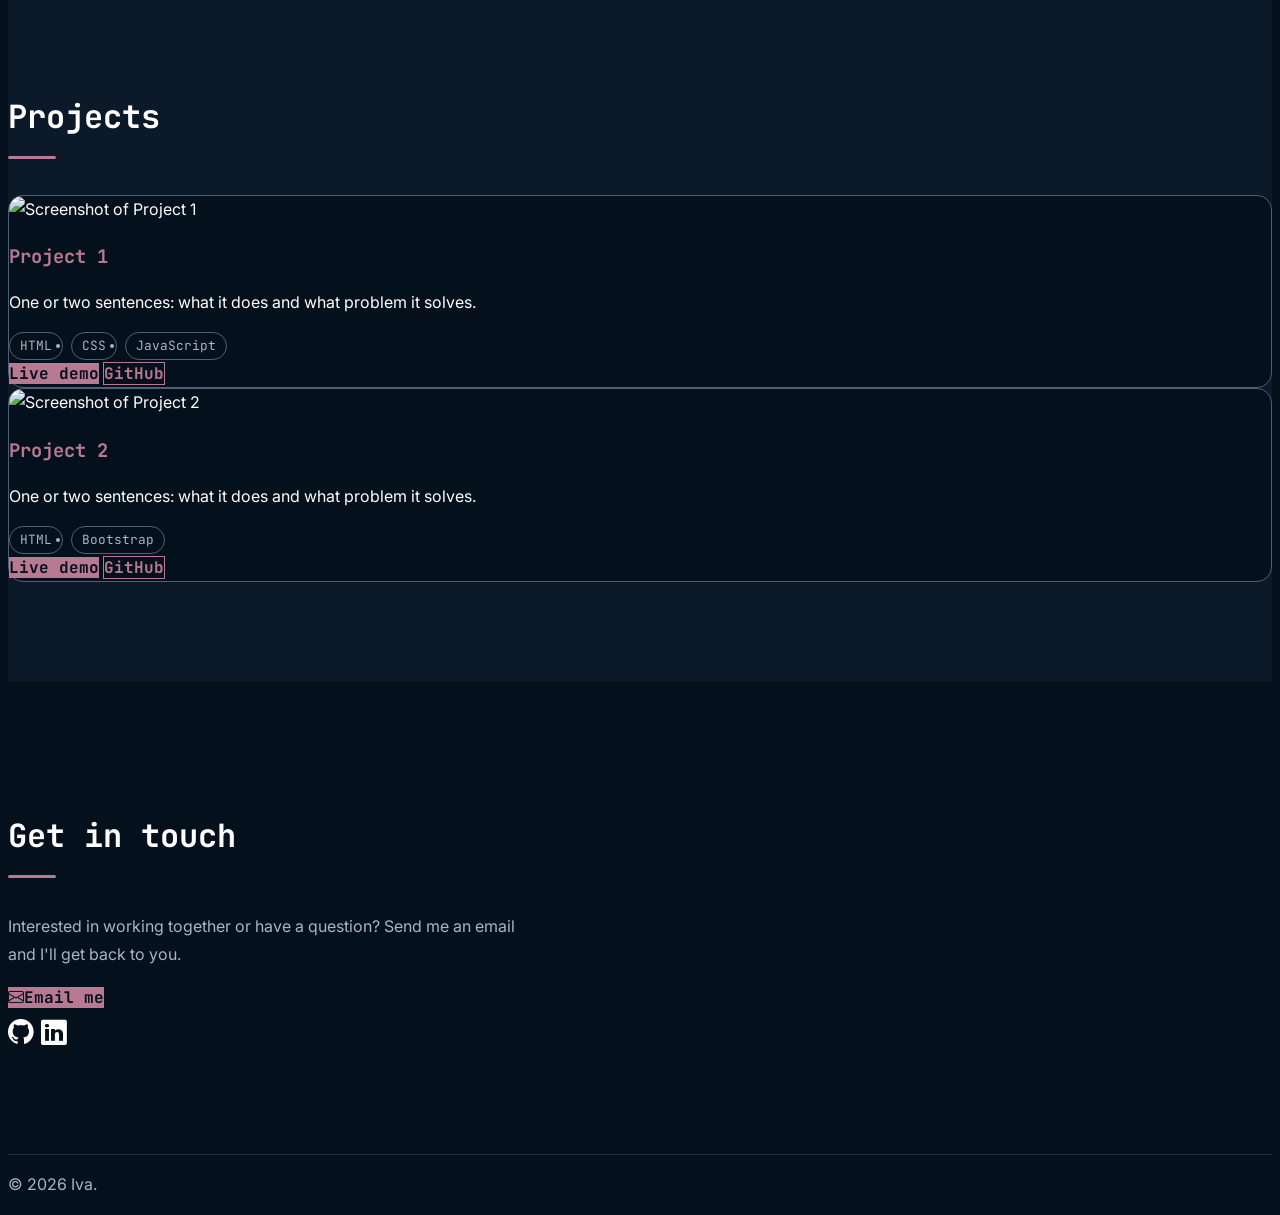
==== commit 8fa306a8: "Add laptop image" ====
--- a/index.html
+++ b/index.html
@@ -62,32 +62,28 @@
 
         <section id="home" class="hero-section">
             <div class="container">
-                <div class="row align-items-center min-vh-100 py-5">
-
-                    <div class="col-md-7 order-2 order-md-1">
+                <div class="hero-grid">
+
+                    <div class="hero-text">
                         <p class="hero-label">Welcome to my portfolio</p>
-
                         <h1>Hi, I'm <span>Iva.</span></h1>
-
                         <h2>Computer Science student and future web developer</h2>
-
                         <p class="hero-description">
                             I build clean, responsive websites and I'm always
                             learning something new. Take a look at my skills
                             and projects.
                         </p>
-
                         <div class="d-flex flex-wrap gap-3 mt-4">
                             <a href="#projects" class="btn btn-dark">View projects</a>
                             <a href="#contact" class="btn btn-outline-accent">Contact me</a>
                         </div>
                     </div>
 
-                    <div class="col-md-5 order-1 order-md-2 text-center mb-5 mb-md-0">
-                        <img src="images/iva.jpg"
-                             alt="Portrait of Iva"
-                             class="profile-image"
-                             width="280" height="280">
+                    <div class="hero-image">
+                        <img src="images/laptop.svg"
+                            alt="Illustration of a laptop showing code"
+                            class="profile-image"
+                            width="480" height="272">
                     </div>
 
                 </div>
--- a/css/style.css
+++ b/css/style.css
@@ -126,12 +126,30 @@
 .hero-section h2::after { display: none; }
 .hero-description { color: var(--text-dim); max-width: 520px; }
 .profile-image {
-    width: 280px;
-    height: 280px;
-    object-fit: cover;
-    border-radius: 50%;
-    border: 3px solid var(--accent);
-    box-shadow: 0 0 60px rgba(183, 122, 145, 0.25);
+    width: 100%;
+    max-width: 460px;
+    height: auto;
+}
+
+.hero-grid {
+    display: grid;
+    grid-template-columns: 1.2fr 1fr;
+    align-items: center;
+    gap: 3rem;
+    min-height: 100vh;
+    padding: 5rem 0;
+}
+
+.hero-image { text-align: center; }
+
+/* On phones: stack, with the image on top */
+@media (max-width: 767px) {
+    .hero-grid {
+        grid-template-columns: 1fr;
+        min-height: auto;
+        padding: 3rem 0;
+    }
+    .hero-image { order: -1; }
 }
 
 /* CARDS */
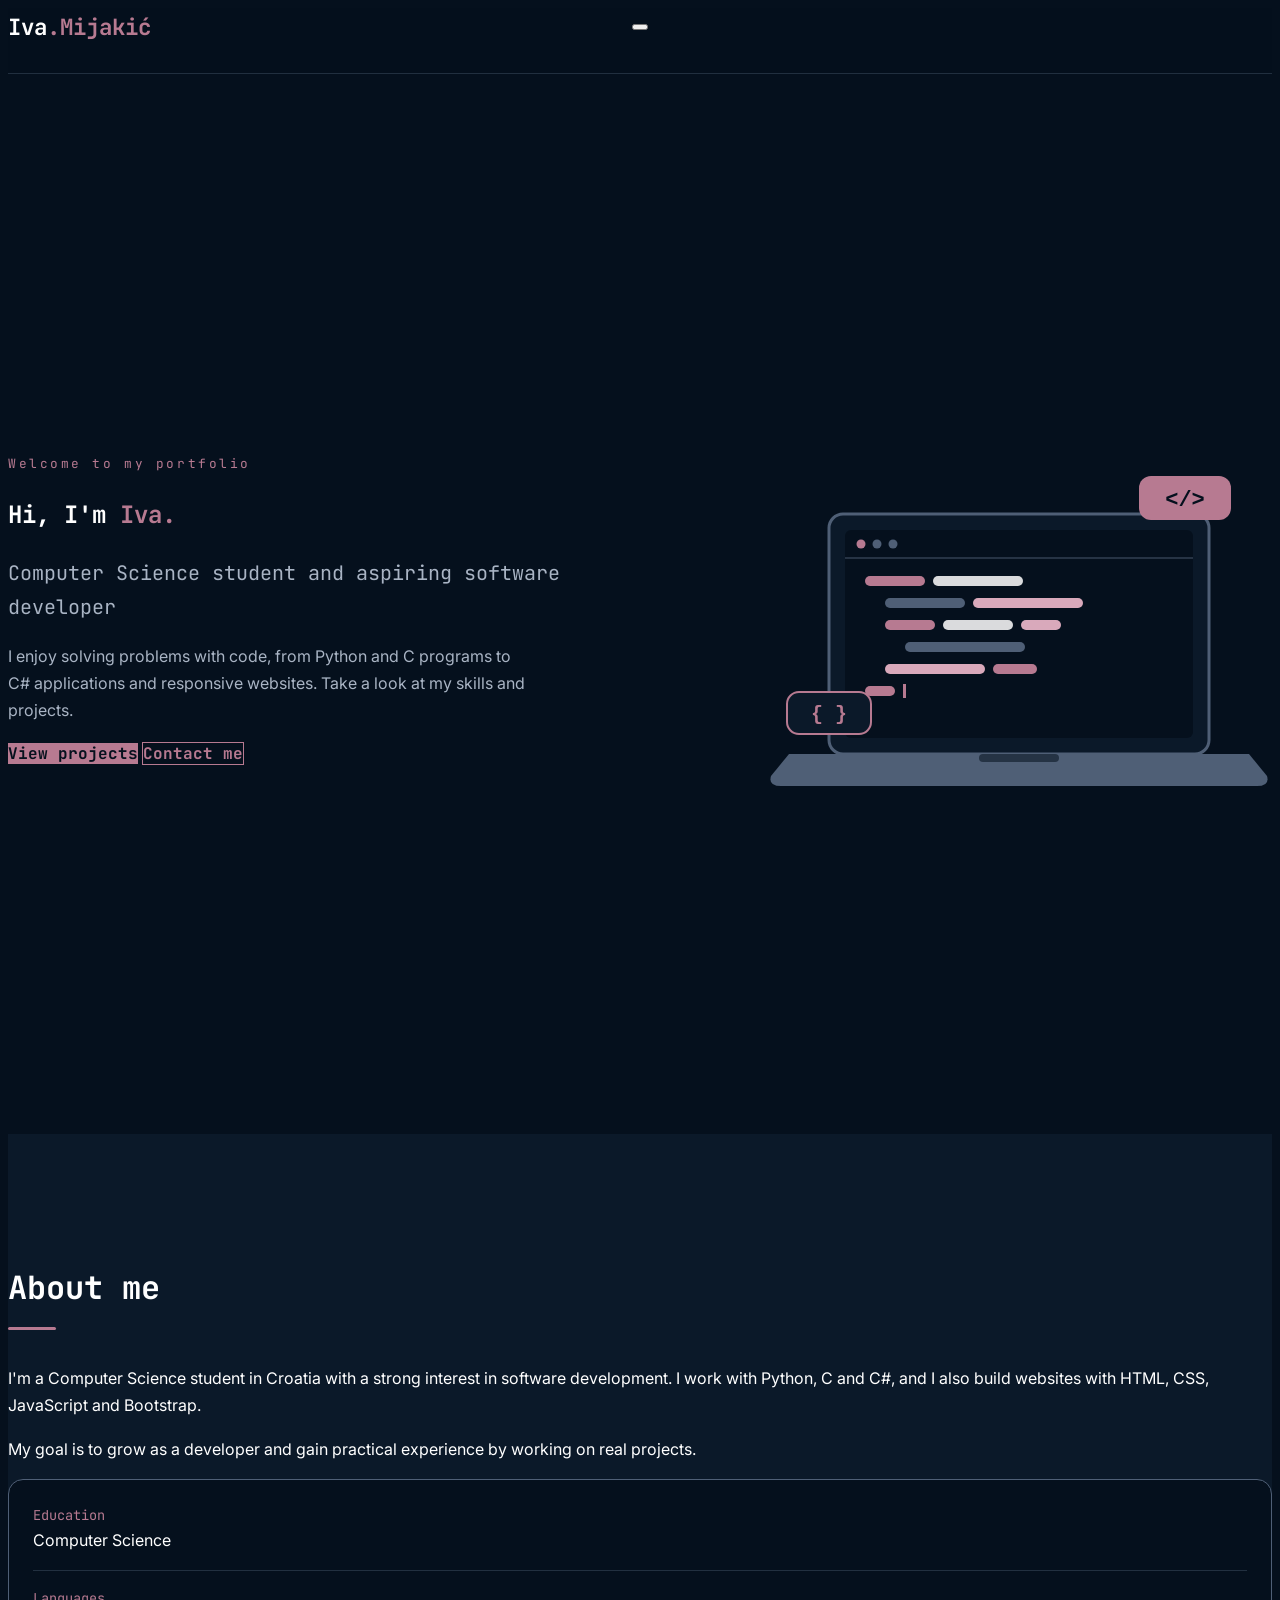
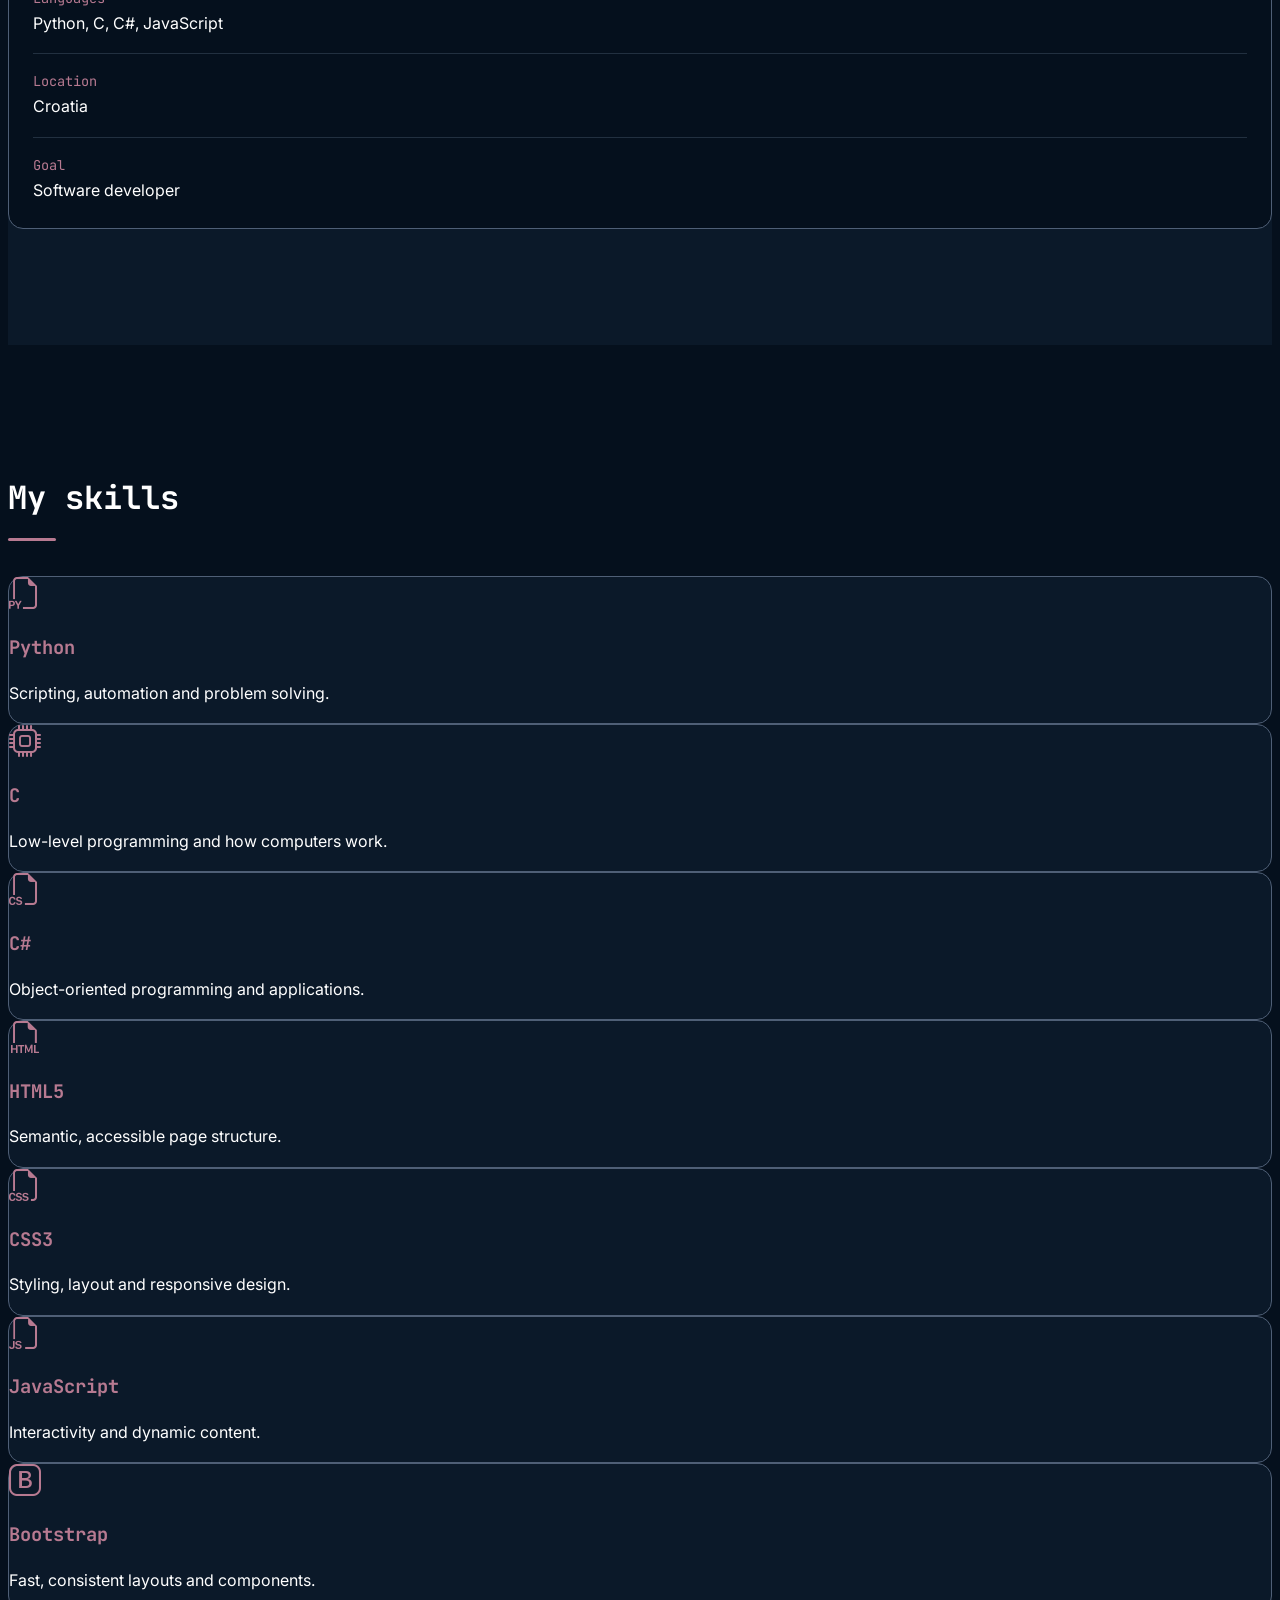
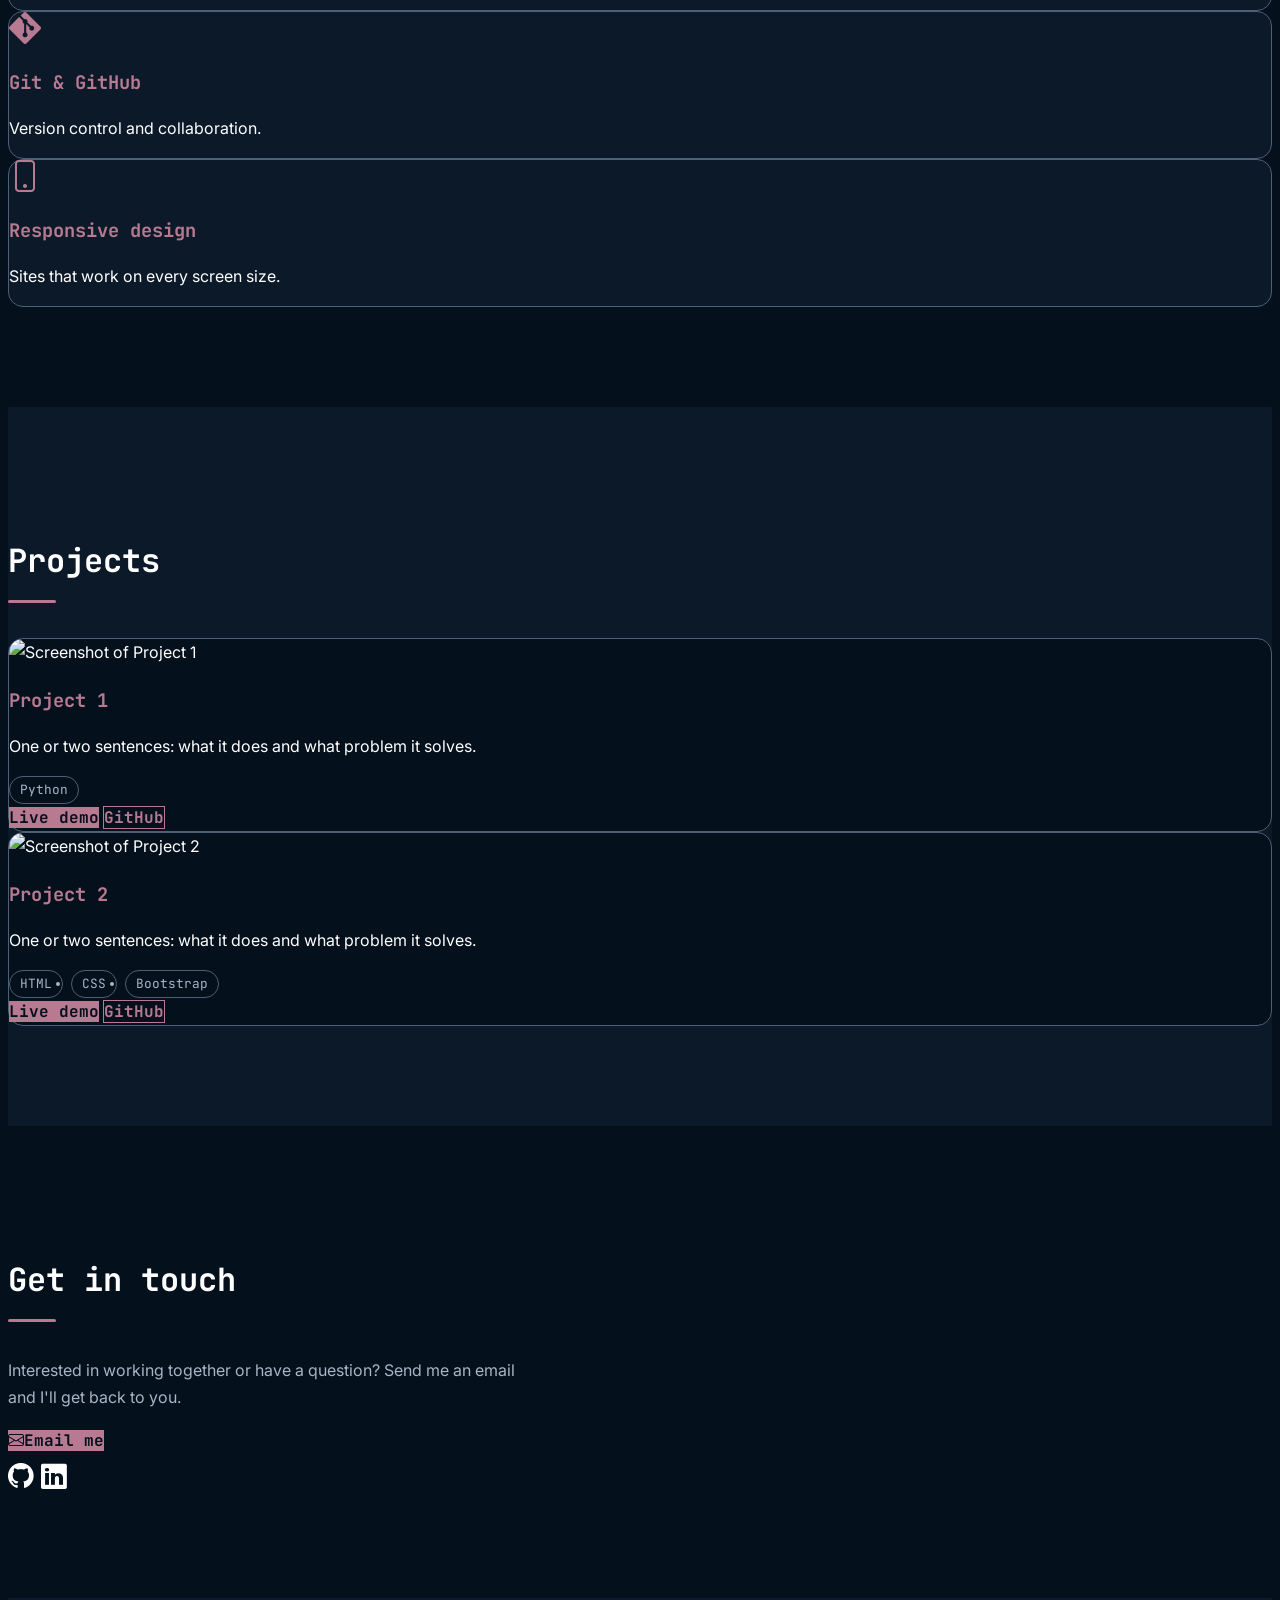
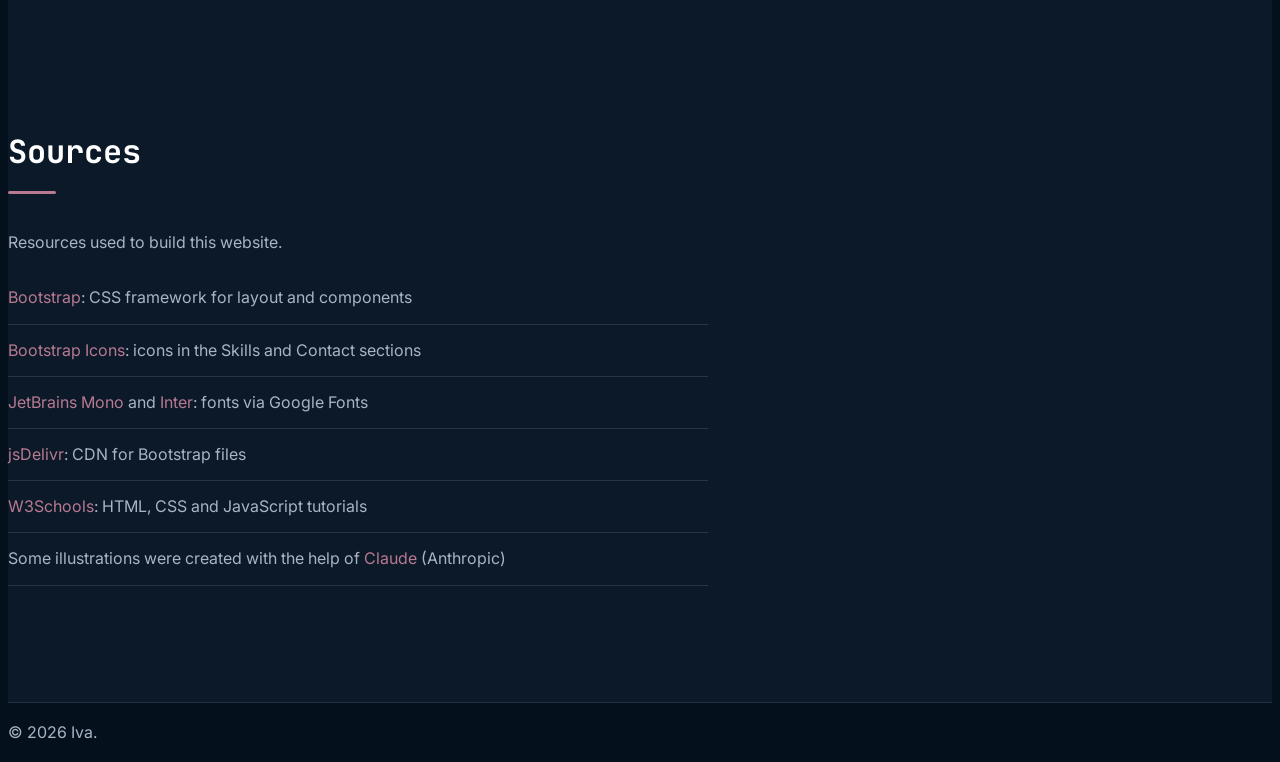
==== commit 21168133: "Add changes to html and css" ====
--- a/index.html
+++ b/index.html
@@ -3,8 +3,8 @@
 <head>
     <meta charset="UTF-8">
     <meta name="viewport" content="width=device-width, initial-scale=1.0">
-    <title>Iva Mijakić | Web Developer Portfolio</title>
-    <meta name="description" content="Portfolio of Iva Mijakić, a Computer Science student in Croatia building modern, responsive websites.">
+    <title>Iva Mijakić | Software Developer Portfolio</title>
+    <meta name="description" content="Portfolio of Iva Mijakić, a Computer Science student in Croatia building software with Python, C, C# and the web.">
     
     <link rel="icon" href="images/favicon.png">
     <link href="https://fonts.googleapis.com/css2?family=Inter:wght@400;500&family=JetBrains+Mono:wght@400;700&display=swap" rel="stylesheet">
@@ -50,6 +50,7 @@
                         <a class="nav-link" href="#skills">/3 Skills</a>
                         <a class="nav-link" href="#projects">/4 Projects</a>
                         <a class="nav-link" href="#contact">/5 Contact</a>
+                        <a class="nav-link" href="#sources">/6 Sources</a>
                     </div>
                 </div>
             </dialog>
@@ -67,11 +68,11 @@
                     <div class="hero-text">
                         <p class="hero-label">Welcome to my portfolio</p>
                         <h1>Hi, I'm <span>Iva.</span></h1>
-                        <h2>Computer Science student and future web developer</h2>
+                        <h2>Computer Science student and aspiring software developer</h2>
                         <p class="hero-description">
-                            I build clean, responsive websites and I'm always
-                            learning something new. Take a look at my skills
-                            and projects.
+                            I enjoy solving problems with code, from Python
+                            and C programs to C# applications and responsive
+                            websites. Take a look at my skills and projects.
                         </p>
                         <div class="d-flex flex-wrap gap-3 mt-4">
                             <a href="#projects" class="btn btn-dark">View projects</a>
@@ -81,9 +82,7 @@
 
                     <div class="hero-image">
                         <img src="images/laptop.svg"
-                            alt="Illustration of a laptop showing code"
-                            class="profile-image"
-                            width="480" height="272">
+                            alt="Illustration of a laptop showing code">
                     </div>
 
                 </div>
@@ -99,13 +98,13 @@
                     <div class="col-md-7">
                         <p>
                             I'm a Computer Science student in Croatia with a
-                            strong interest in web development. I enjoy turning
-                            ideas into user-friendly websites and learning
-                            modern tools along the way.
+                            strong interest in software development. I work
+                            with Python, C and C#, and I also build websites
+                            with HTML, CSS, JavaScript and Bootstrap.
                         </p>
                         <p>
-                            My goal is to grow my programming skills and gain
-                            practical experience on real projects.
+                            My goal is to grow as a developer and gain
+                            practical experience by working on real projects.
                         </p>
                     </div>
 
@@ -116,8 +115,8 @@
                                 <dd>Computer Science</dd>
                             </div>
                             <div>
-                                <dt>Interests</dt>
-                                <dd>Web development</dd>
+                                <dt>Languages</dt>
+                                <dd>Python, C, C#, JavaScript</dd>
                             </div>
                             <div>
                                 <dt>Location</dt>
@@ -125,7 +124,7 @@
                             </div>
                             <div>
                                 <dt>Goal</dt>
-                                <dd>Junior web developer</dd>
+                                <dd>Software developer</dd>
                             </div>
                         </dl>
                     </div>
@@ -139,6 +138,30 @@
                 <h2>My skills</h2>
 
                 <div class="row g-4">
+
+                    <div class="col-md-6 col-lg-4">
+                        <div class="card p-4 h-100">
+                            <i class="bi bi-filetype-py skill-icon" aria-hidden="true"></i>
+                            <h3>Python</h3>
+                            <p class="mb-0">Scripting, automation and problem solving.</p>
+                        </div>
+                    </div>
+
+                    <div class="col-md-6 col-lg-4">
+                        <div class="card p-4 h-100">
+                            <i class="bi bi-cpu skill-icon" aria-hidden="true"></i>
+                            <h3>C</h3>
+                            <p class="mb-0">Low-level programming and how computers work.</p>
+                        </div>
+                    </div>
+
+                    <div class="col-md-6 col-lg-4">
+                        <div class="card p-4 h-100">
+                            <i class="bi bi-filetype-cs skill-icon" aria-hidden="true"></i>
+                            <h3>C#</h3>
+                            <p class="mb-0">Object-oriented programming and applications.</p>
+                        </div>
+                    </div>
 
                     <div class="col-md-6 col-lg-4">
                         <div class="card p-4 h-100">
@@ -158,17 +181,17 @@
 
                     <div class="col-md-6 col-lg-4">
                         <div class="card p-4 h-100">
+                            <i class="bi bi-filetype-js skill-icon" aria-hidden="true"></i>
+                            <h3>JavaScript</h3>
+                            <p class="mb-0">Interactivity and dynamic content.</p>
+                        </div>
+                    </div>
+
+                    <div class="col-md-6 col-lg-4">
+                        <div class="card p-4 h-100">
                             <i class="bi bi-bootstrap skill-icon" aria-hidden="true"></i>
                             <h3>Bootstrap</h3>
                             <p class="mb-0">Fast, consistent layouts and components.</p>
-                        </div>
-                    </div>
-
-                    <div class="col-md-6 col-lg-4">
-                        <div class="card p-4 h-100">
-                            <i class="bi bi-filetype-js skill-icon" aria-hidden="true"></i>
-                            <h3>JavaScript</h3>
-                            <p class="mb-0">Interactivity and dynamic content.</p>
                         </div>
                     </div>
 
@@ -215,9 +238,7 @@
                                 </p>
 
                                 <ul class="tech-list list-unstyled" aria-label="Technologies used">
-                                    <li>HTML</li>
-                                    <li>CSS</li>
-                                    <li>JavaScript</li>
+                                    <li>Python</li>
                                 </ul>
 
                                 <div class="d-flex gap-2 mt-auto pt-3">
@@ -245,6 +266,7 @@
 
                                 <ul class="tech-list list-unstyled" aria-label="Technologies used">
                                     <li>HTML</li>
+                                    <li>CSS</li>
                                     <li>Bootstrap</li>
                                 </ul>
 
@@ -287,6 +309,23 @@
             </div>
         </section>
 
+        <section id="sources">
+            <div class="container">
+                <h2>Sources</h2>
+
+                <p class="contact-text">Resources used to build this website.</p>
+
+                <ul class="sources-list">
+                    <li><a class="link" href="https://getbootstrap.com/" target="_blank" rel="noopener">Bootstrap</a>: CSS framework for layout and components</li>
+                    <li><a class="link" href="https://icons.getbootstrap.com/" target="_blank" rel="noopener">Bootstrap Icons</a>: icons in the Skills and Contact sections</li>
+                    <li><a class="link" href="https://fonts.google.com/specimen/JetBrains+Mono" target="_blank" rel="noopener">JetBrains Mono</a> and <a class="link" href="https://fonts.google.com/specimen/Inter" target="_blank" rel="noopener">Inter</a>: fonts via Google Fonts</li>
+                    <li><a class="link" href="https://www.jsdelivr.com/" target="_blank" rel="noopener">jsDelivr</a>: CDN for Bootstrap files</li>
+                    <li><a class="link" href="https://www.w3schools.com/" target="_blank" rel="noopener">W3Schools</a>: HTML, CSS and JavaScript tutorials</li>
+                    <li>Some illustrations were created with the help of <a class="link" href="https://claude.ai/" target="_blank" rel="noopener">Claude</a> (Anthropic)</li>
+                </ul>
+            </div>
+        </section>
+
     </main>
 
 
--- a/css/style.css
+++ b/css/style.css
@@ -140,7 +140,11 @@
     padding: 5rem 0;
 }
 
-.hero-image { text-align: center; }
+.hero-image { 
+    text-align: center; 
+    width: 500px;
+    height: 280px;
+}
 
 /* On phones: stack, with the image on top */
 @media (max-width: 767px) {
@@ -269,4 +273,18 @@
 .social-links a:hover {
     color: var(--accent);
 }
- + 
+/* Sources */
+
+#sources { background: var(--surface); }
+
+.sources-list {
+    list-style: none;
+    padding: 0;
+    max-width: 700px;
+}
+.sources-list li {
+    padding: 0.75rem 0;
+    border-bottom: 1px solid rgba(79, 95, 118, 0.4);
+    color: var(--text-dim);
+}
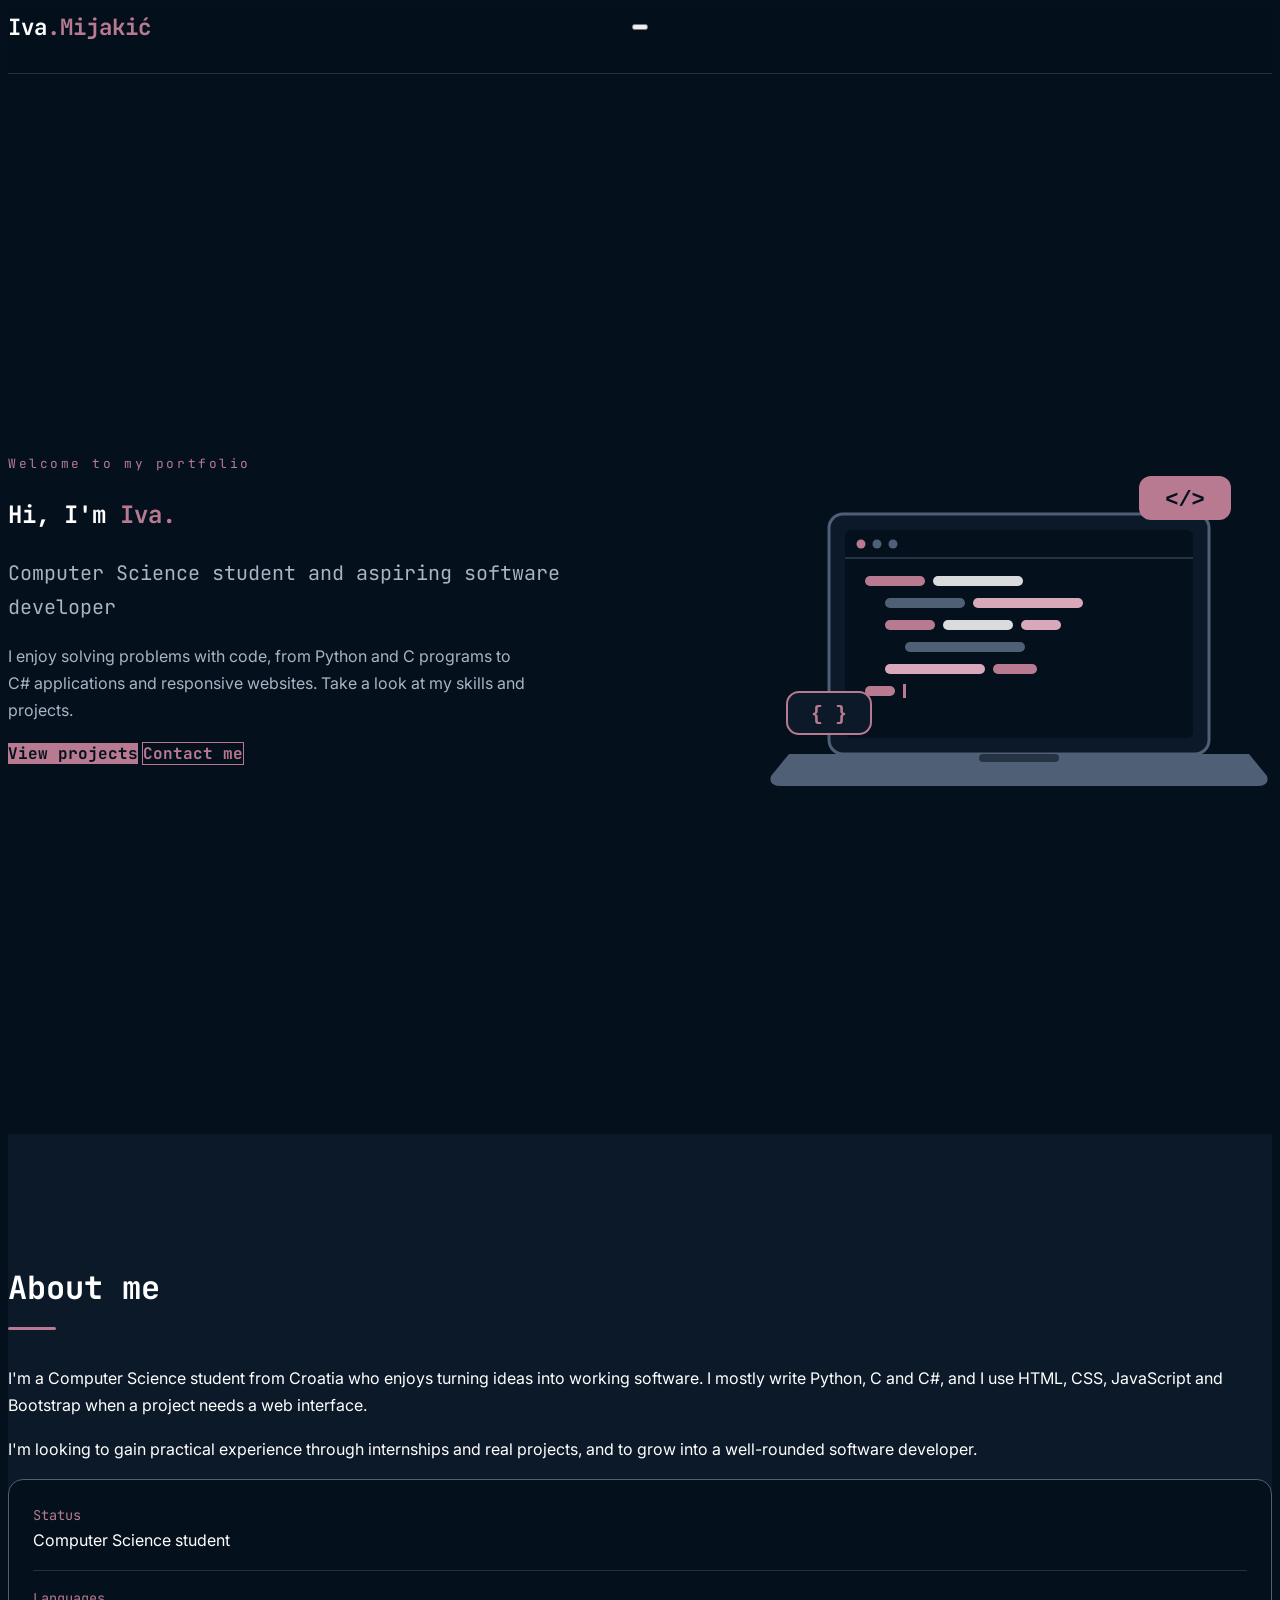
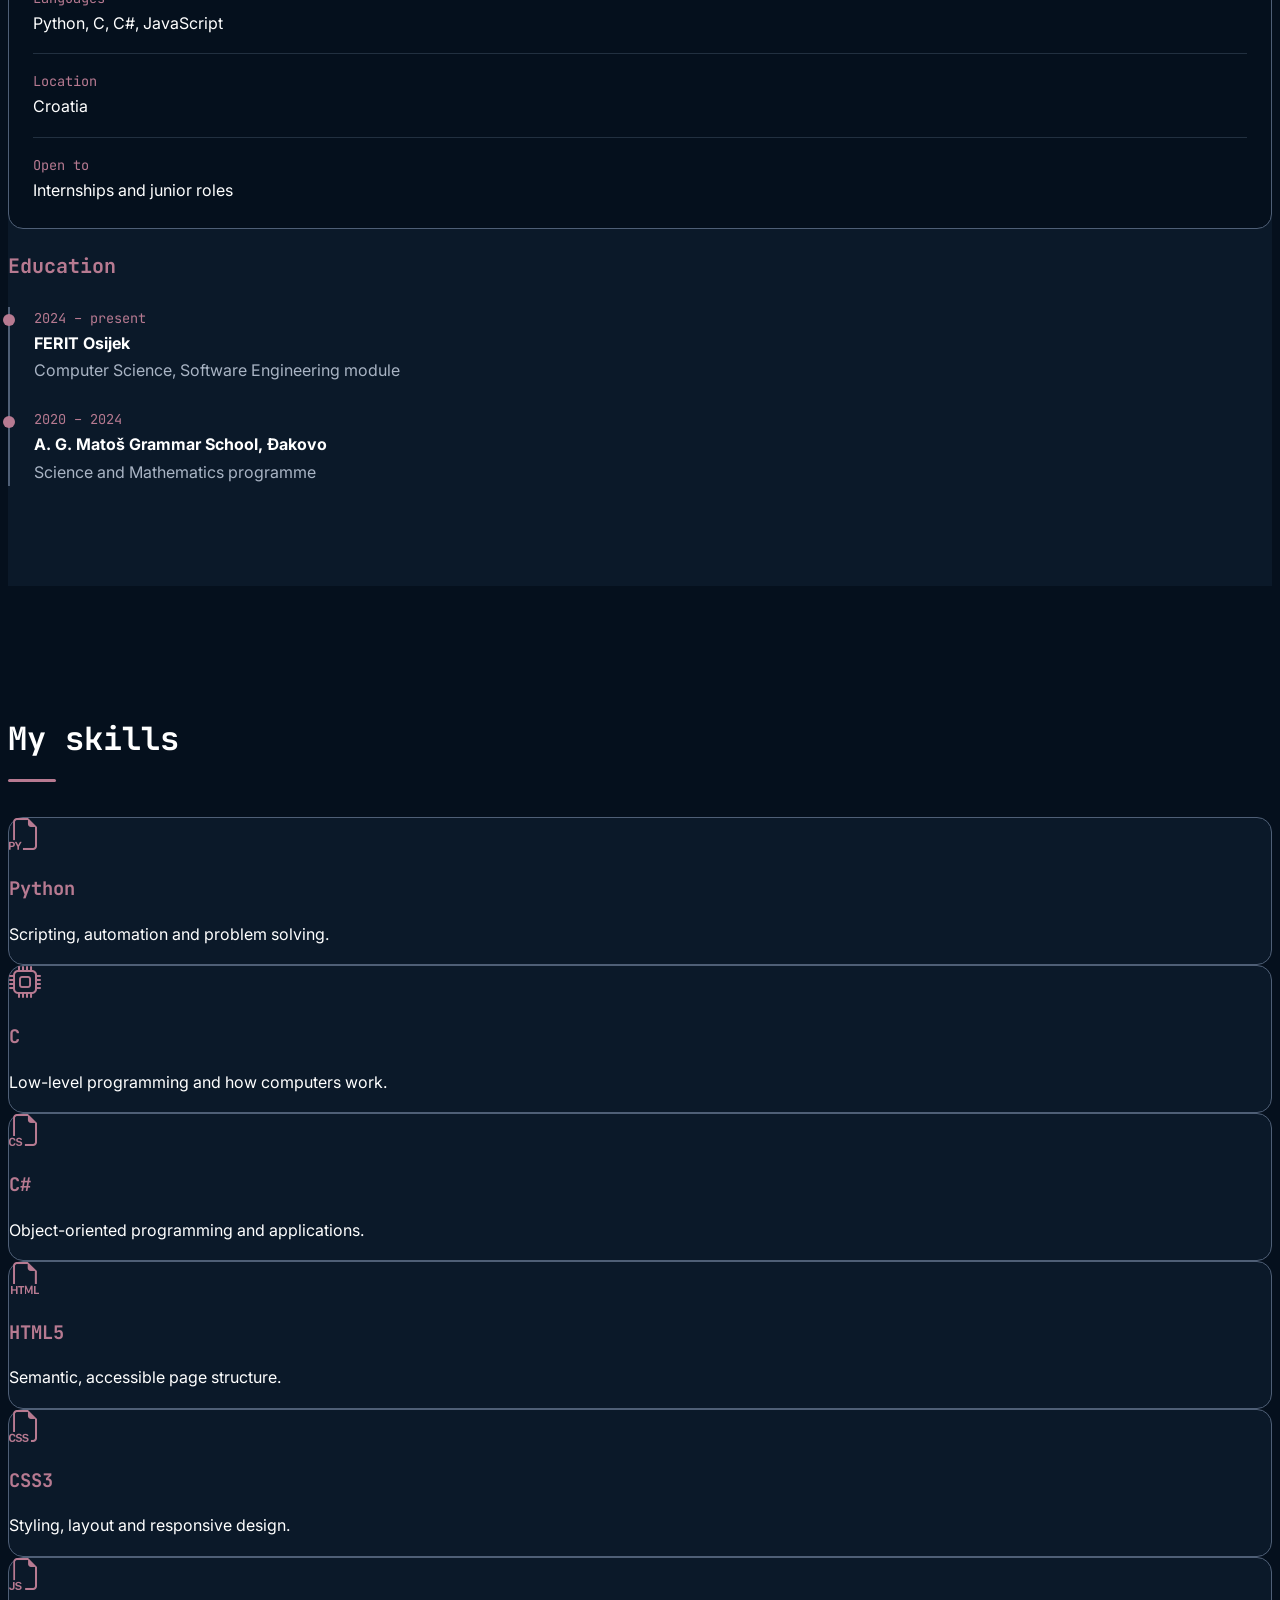
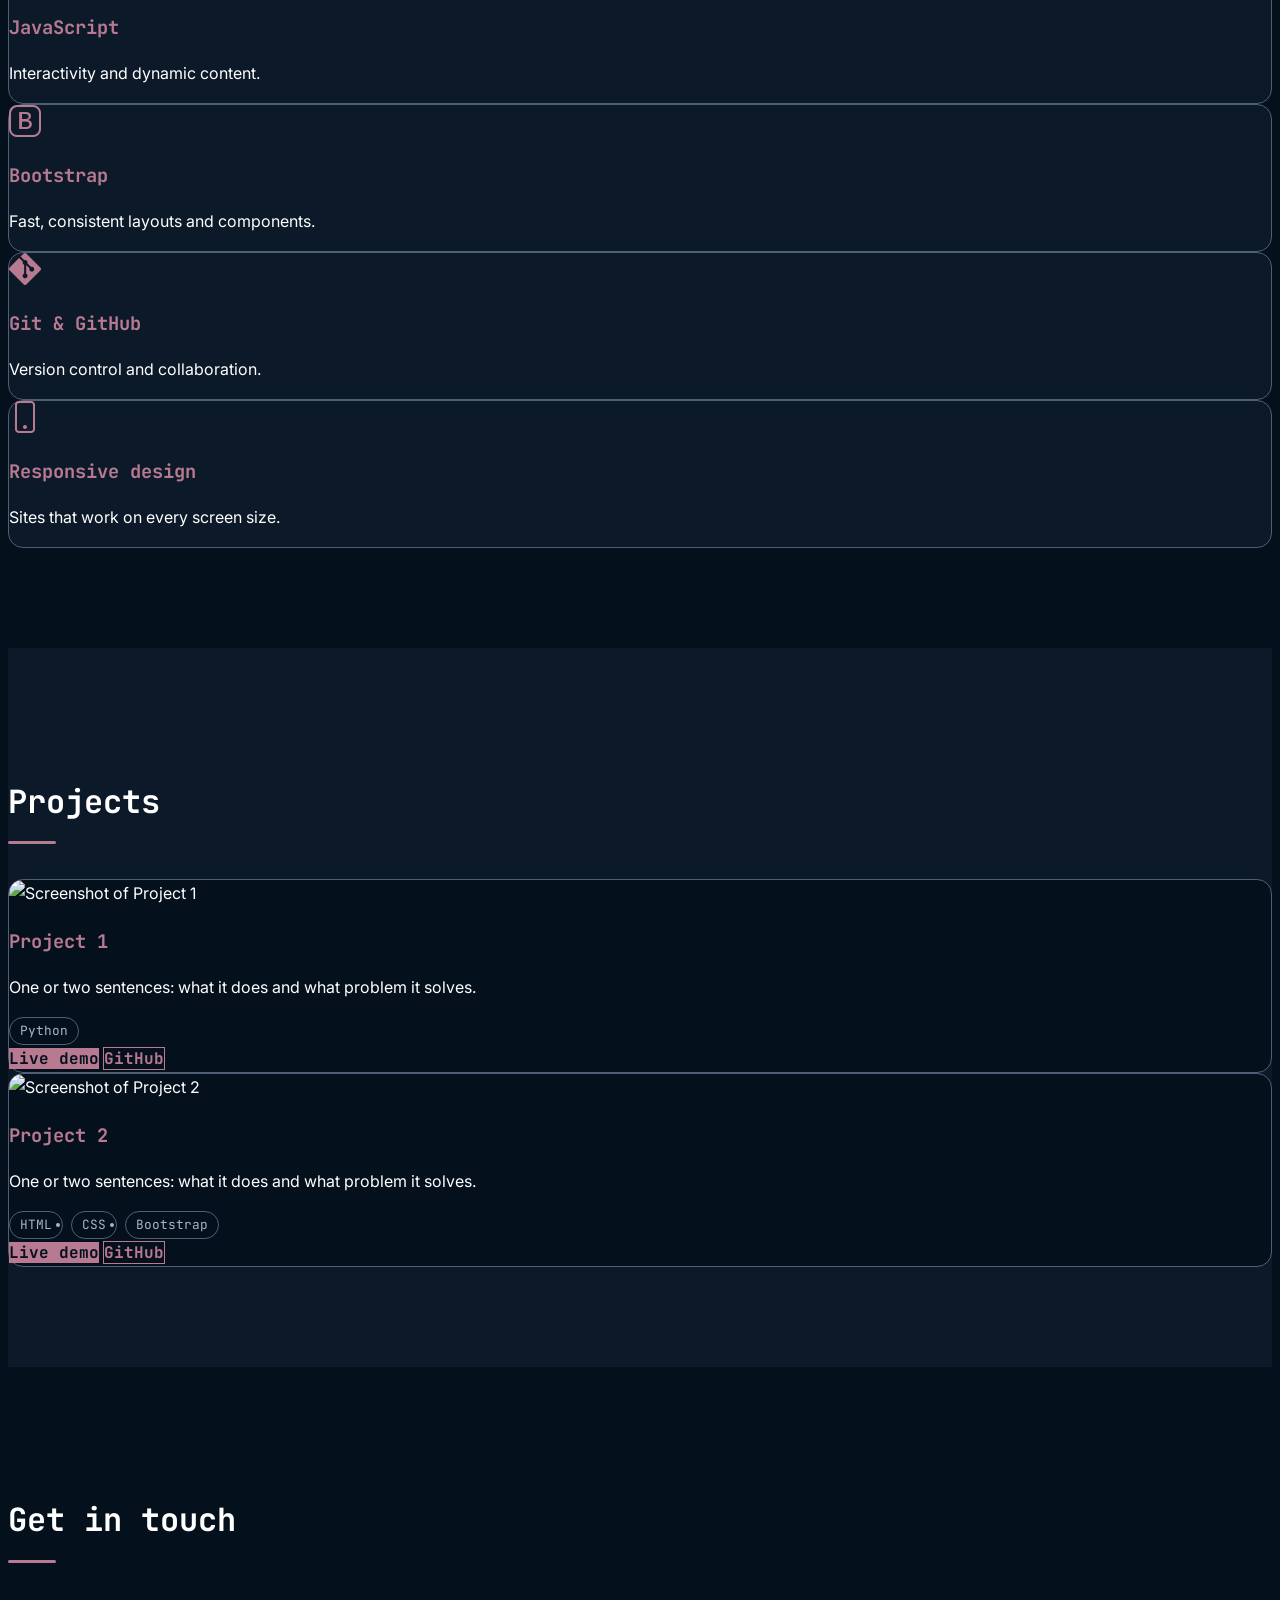
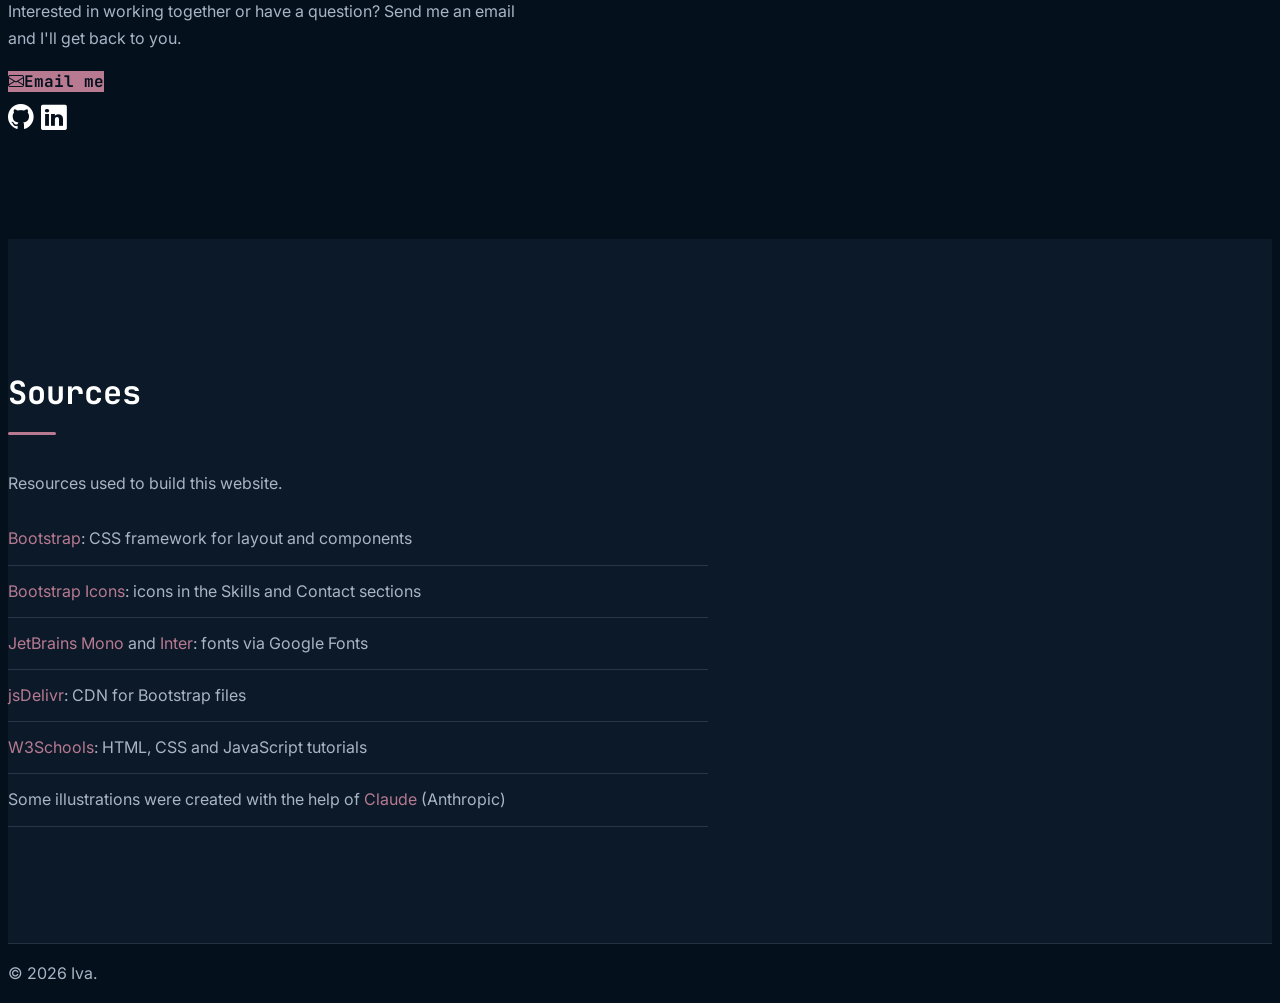
==== commit 8253815a: "Add changes to about me section" ====
--- a/index.html
+++ b/index.html
@@ -90,29 +90,30 @@
         </section>
 
 
-        <section id="about">
+       <section id="about">
             <div class="container">
                 <h2>About me</h2>
 
                 <div class="row align-items-center g-5">
                     <div class="col-md-7">
                         <p>
-                            I'm a Computer Science student in Croatia with a
-                            strong interest in software development. I work
-                            with Python, C and C#, and I also build websites
-                            with HTML, CSS, JavaScript and Bootstrap.
+                            I'm a Computer Science student from Croatia who enjoys
+                            turning ideas into working software. I mostly write
+                            Python, C and C#, and I use HTML, CSS, JavaScript and
+                            Bootstrap when a project needs a web interface.
                         </p>
                         <p>
-                            My goal is to grow as a developer and gain
-                            practical experience by working on real projects.
+                            I'm looking to gain practical experience through
+                            internships and real projects, and to grow into a
+                            well-rounded software developer.
                         </p>
                     </div>
 
                     <div class="col-md-5">
                         <dl class="about-info mb-0">
                             <div>
-                                <dt>Education</dt>
-                                <dd>Computer Science</dd>
+                                <dt>Status</dt>
+                                <dd>Computer Science student</dd>
                             </div>
                             <div>
                                 <dt>Languages</dt>
@@ -123,11 +124,28 @@
                                 <dd>Croatia</dd>
                             </div>
                             <div>
-                                <dt>Goal</dt>
-                                <dd>Software developer</dd>
+                                <dt>Open to</dt>
+                                <dd>Internships and junior roles</dd>
                             </div>
                         </dl>
                     </div>
+                </div>
+
+                <div class="education mt-5">
+                    <h3>Education</h3>
+
+                    <ul class="education-list" aria-label="Education history">
+                        <li>
+                            <span class="edu-years">2024 – present</span>
+                            <strong>FERIT Osijek</strong>
+                            <span>Computer Science, Software Engineering module</span>
+                        </li>
+                        <li>
+                            <span class="edu-years">2020 – 2024</span>
+                            <strong>A. G. Matoš Grammar School, Đakovo</strong>
+                            <span>Science and Mathematics programme</span>
+                        </li>
+                    </ul>
                 </div>
             </div>
         </section>
--- a/css/style.css
+++ b/css/style.css
@@ -287,4 +287,48 @@
     padding: 0.75rem 0;
     border-bottom: 1px solid rgba(79, 95, 118, 0.4);
     color: var(--text-dim);
-}+}
+
+
+/* Education */
+.education h3 {
+    color: var(--accent);
+    font-size: 1.25rem;
+    margin-bottom: 1.5rem;
+}
+
+.education-list {
+    list-style: none;
+    margin: 0;
+    padding: 0 0 0 1.5rem;
+    border-left: 2px solid var(--muted);
+}
+
+.education-list li {
+    position: relative;
+    display: flex;
+    flex-direction: column;
+    padding-bottom: 1.5rem;
+}
+
+.education-list li:last-child { padding-bottom: 0; }
+
+/* dot on the timeline */
+.education-list li::before {
+    content: "";
+    position: absolute;
+    left: calc(-1.5rem - 7px);
+    top: 0.45rem;
+    width: 12px;
+    height: 12px;
+    border-radius: 50%;
+    background: var(--accent);
+}
+
+.edu-years {
+    font-family: var(--font-mono);
+    font-size: 0.85rem;
+    color: var(--accent);
+}
+
+.education-list li span:last-child { color: var(--text-dim); }
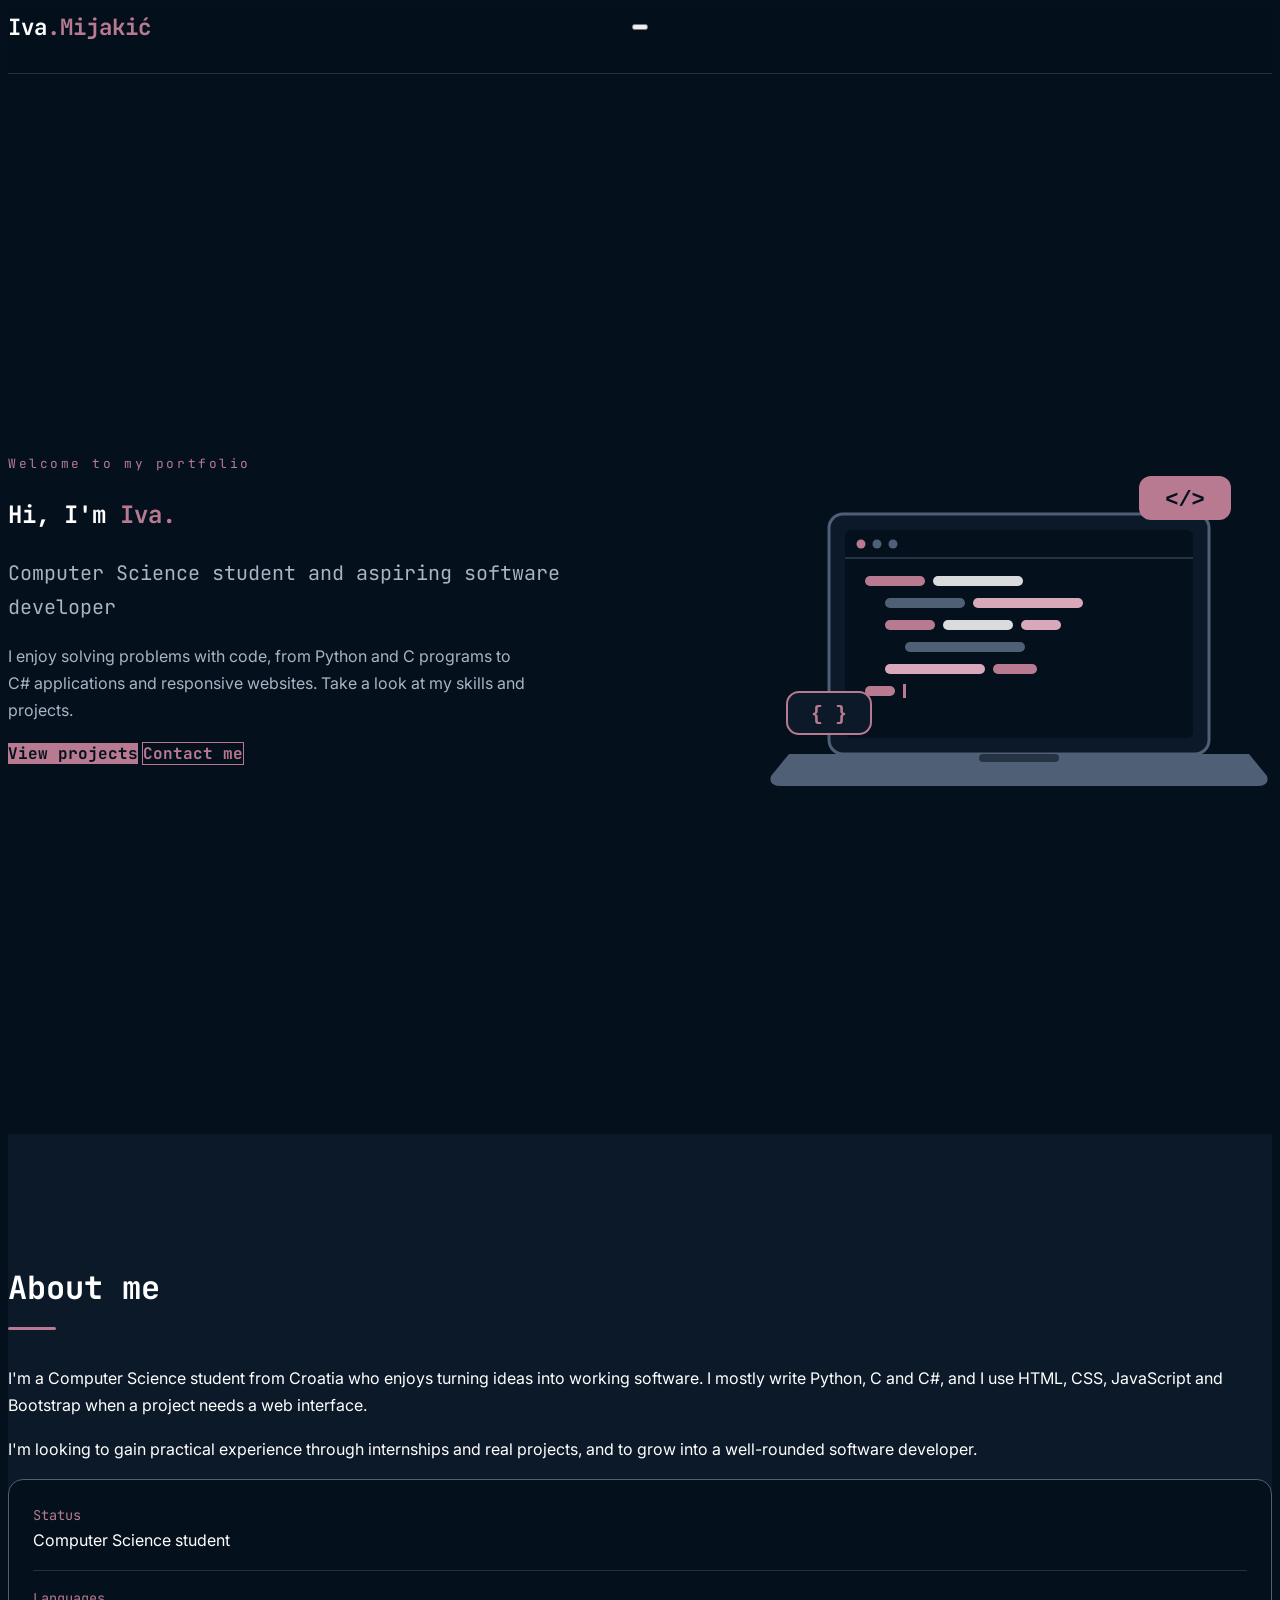
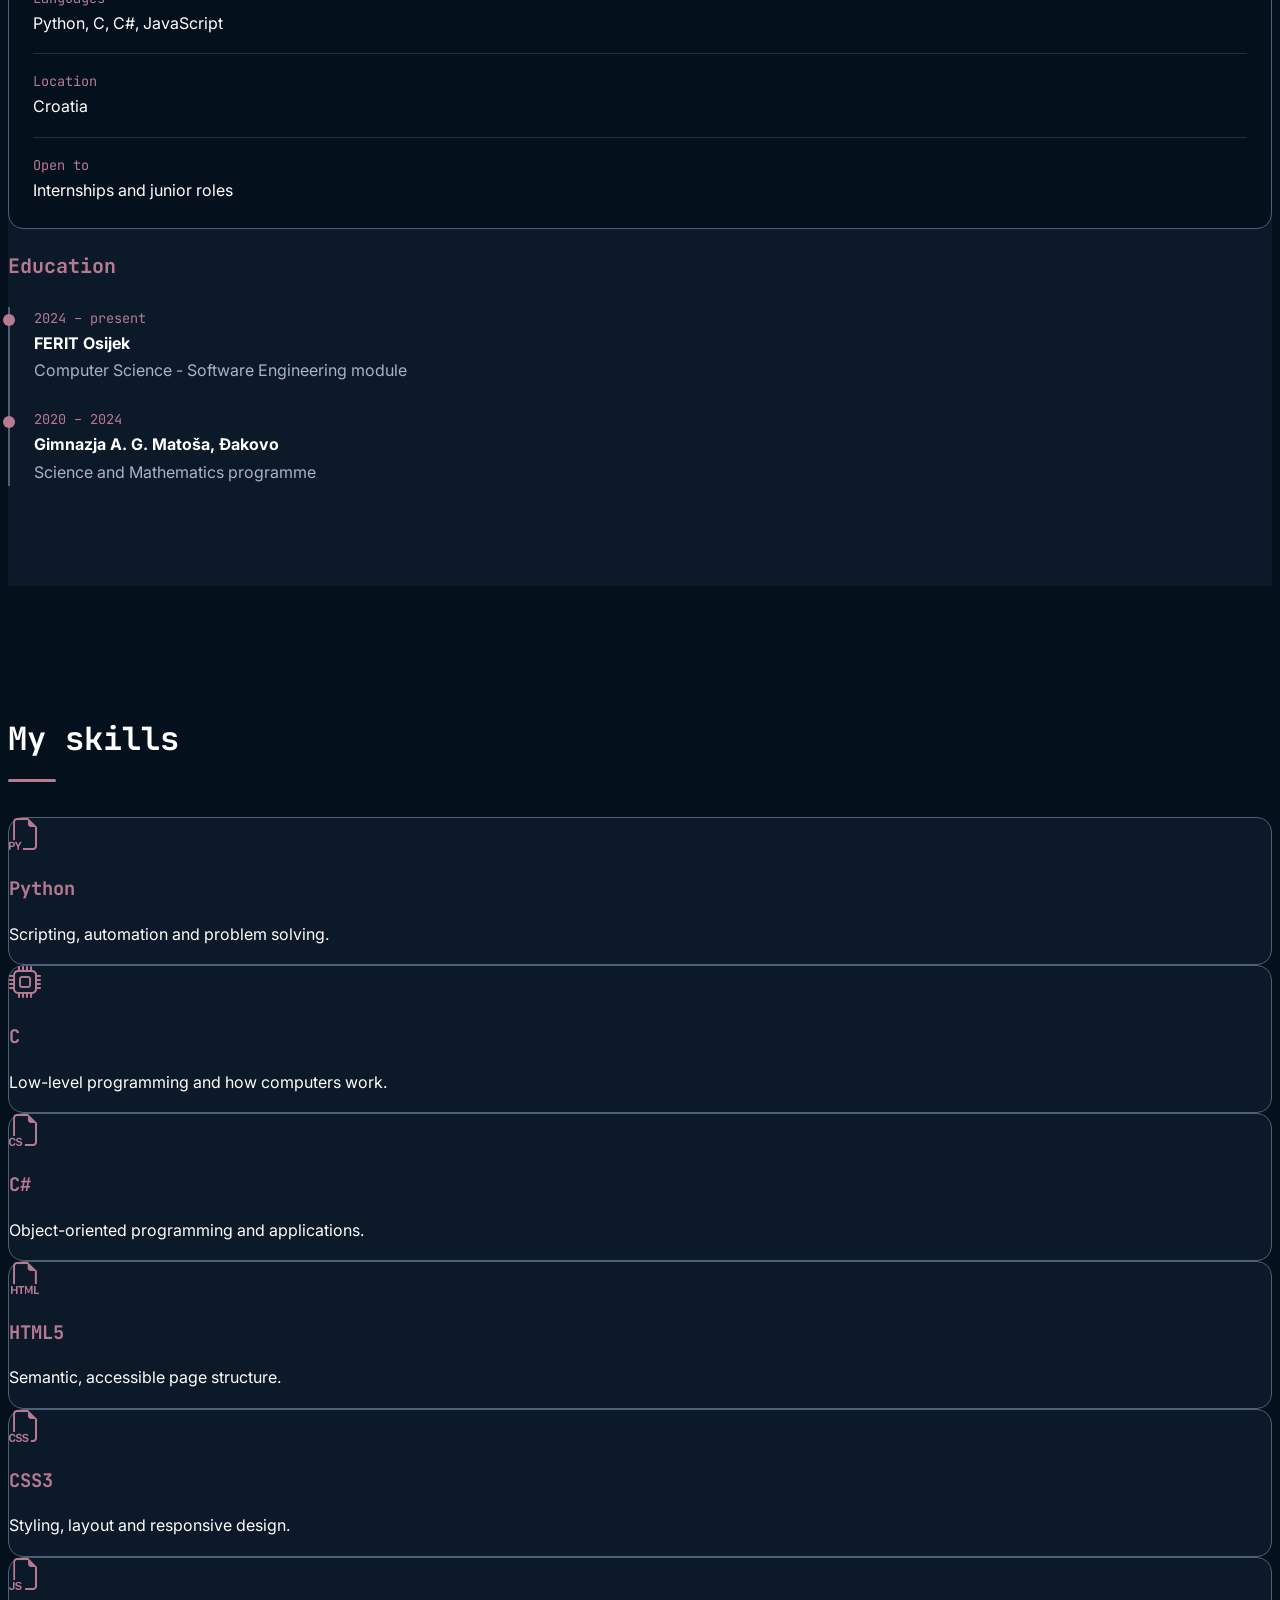
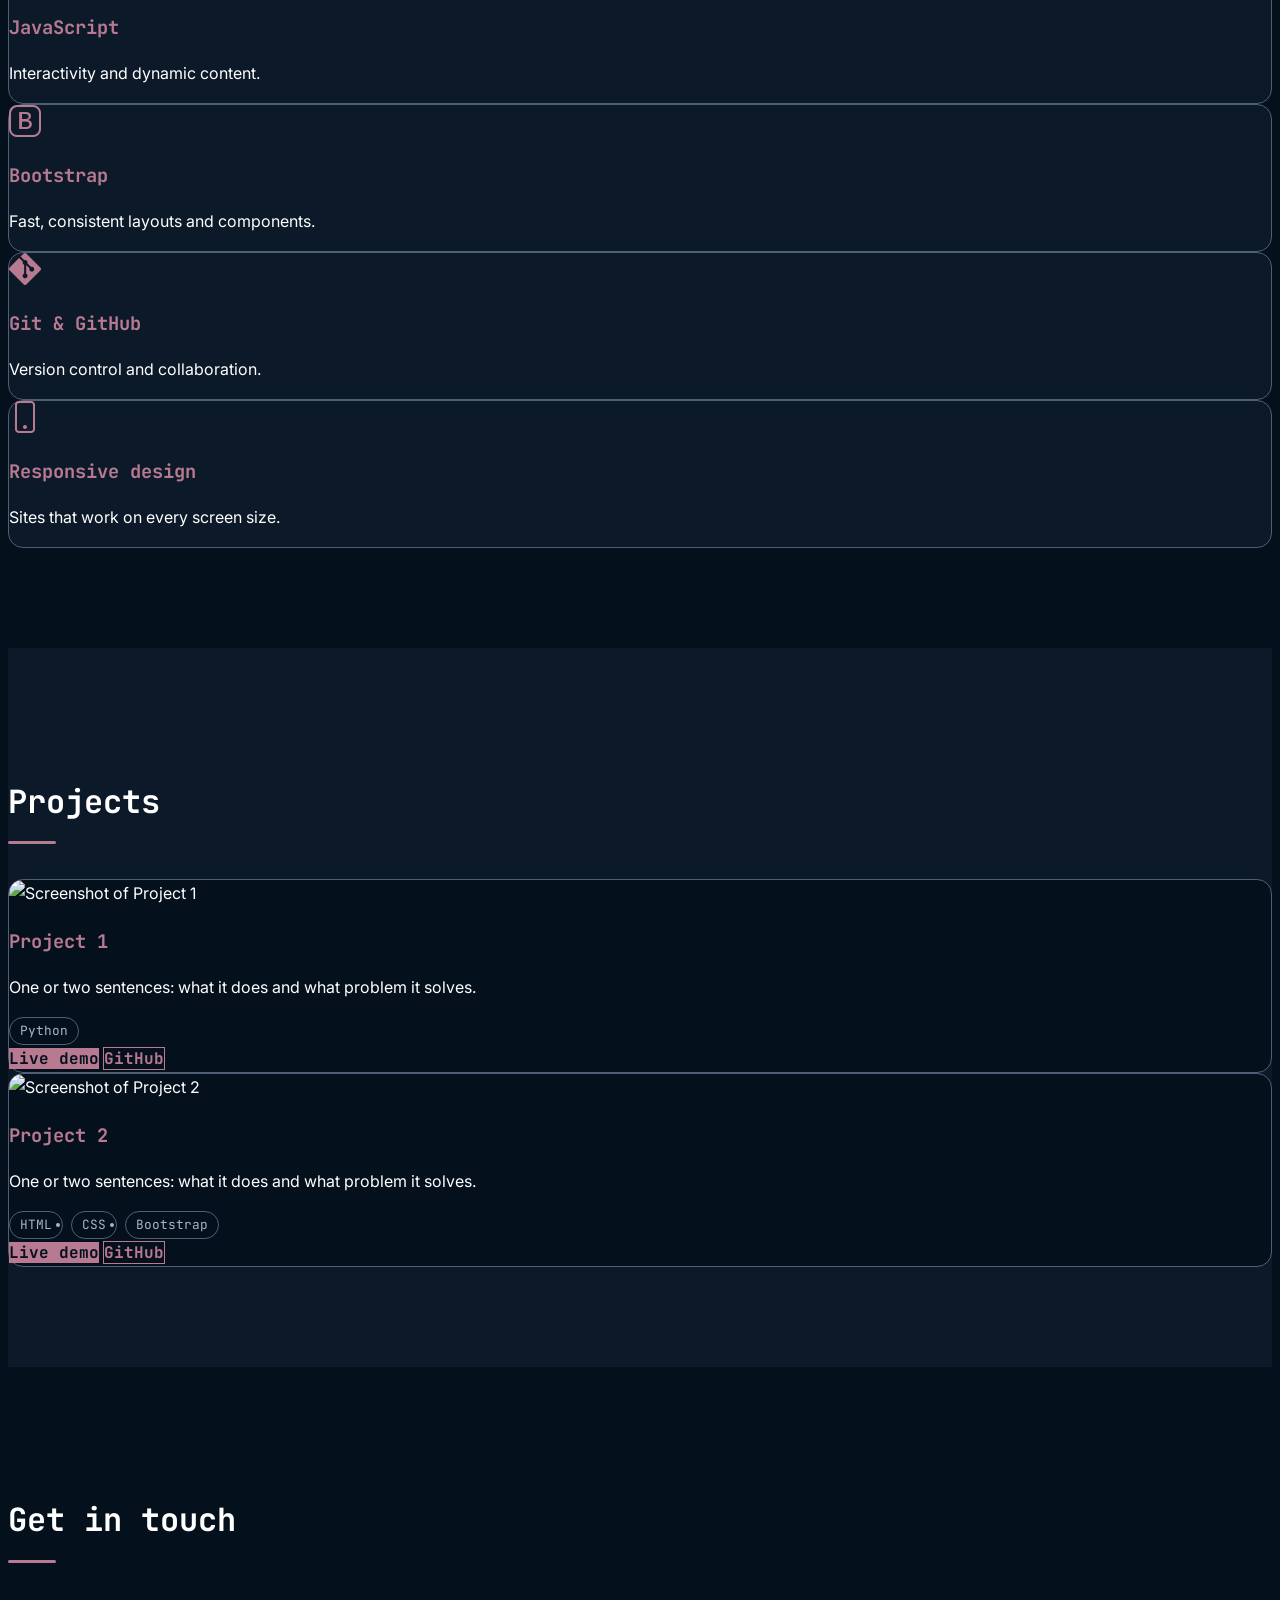
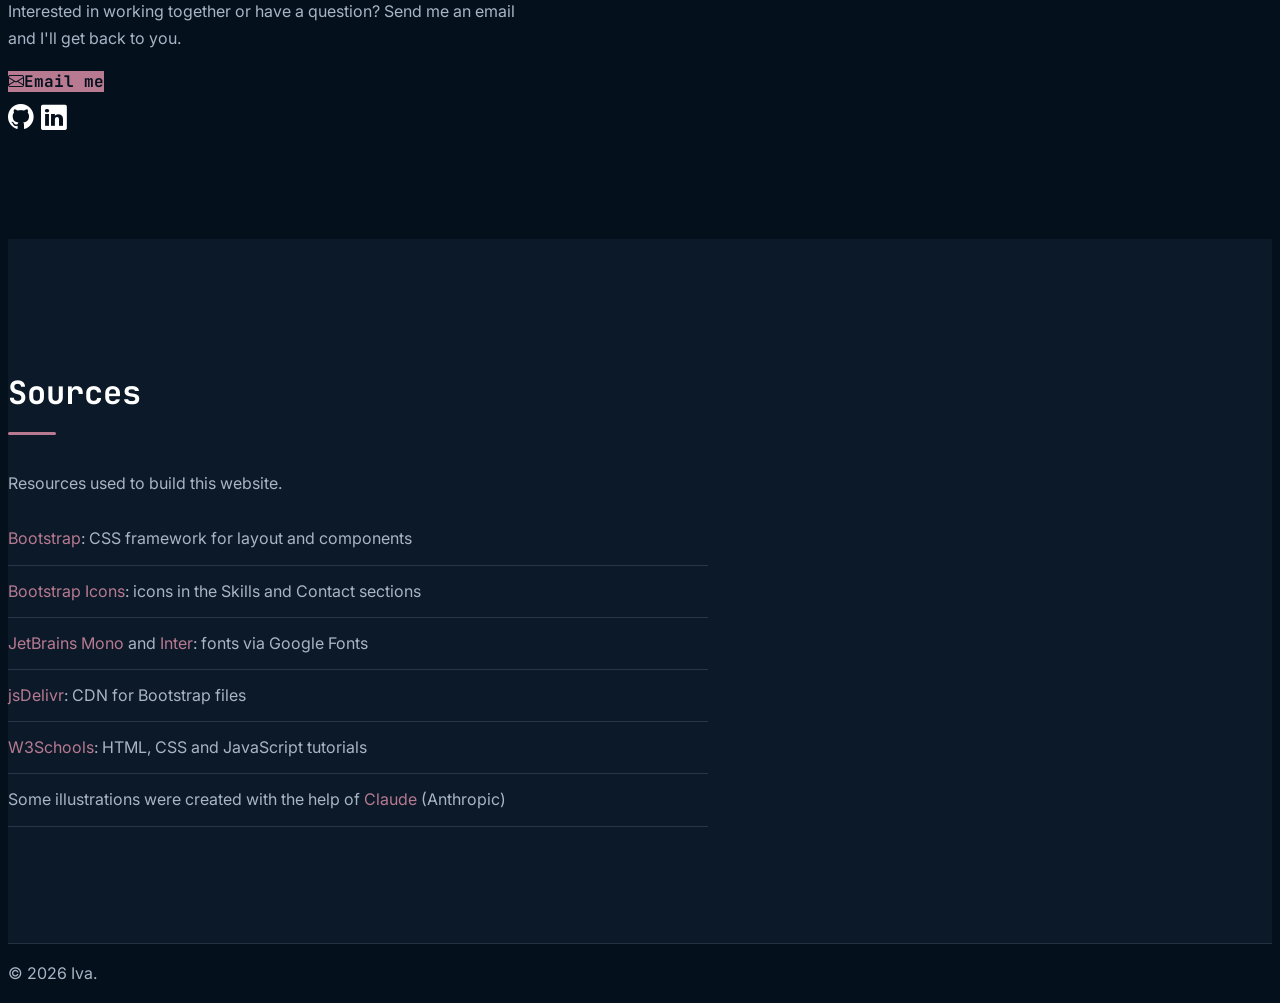
==== commit 0d474d2d: "More changes to about me" ====
--- a/index.html
+++ b/index.html
@@ -135,17 +135,17 @@
                     <h3>Education</h3>
 
                     <ul class="education-list" aria-label="Education history">
-                        <li>
-                            <span class="edu-years">2024 – present</span>
-                            <strong>FERIT Osijek</strong>
-                            <span>Computer Science, Software Engineering module</span>
-                        </li>
-                        <li>
-                            <span class="edu-years">2020 – 2024</span>
-                            <strong>A. G. Matoš Grammar School, Đakovo</strong>
-                            <span>Science and Mathematics programme</span>
-                        </li>
-                    </ul>
+                    <li>
+                        <span class="edu-years">2024 – present</span>
+                        <strong>FERIT Osijek</strong>
+                        <span>Computer Science - Software Engineering module</span>
+                    </li>
+                    <li>
+                        <span class="edu-years">2020 – 2024</span>
+                        <strong>Gimnazja A. G. Matoša, Đakovo</strong>
+                        <span>Science and Mathematics programme</span>
+                    </li>
+                </ul>
                 </div>
             </div>
         </section>
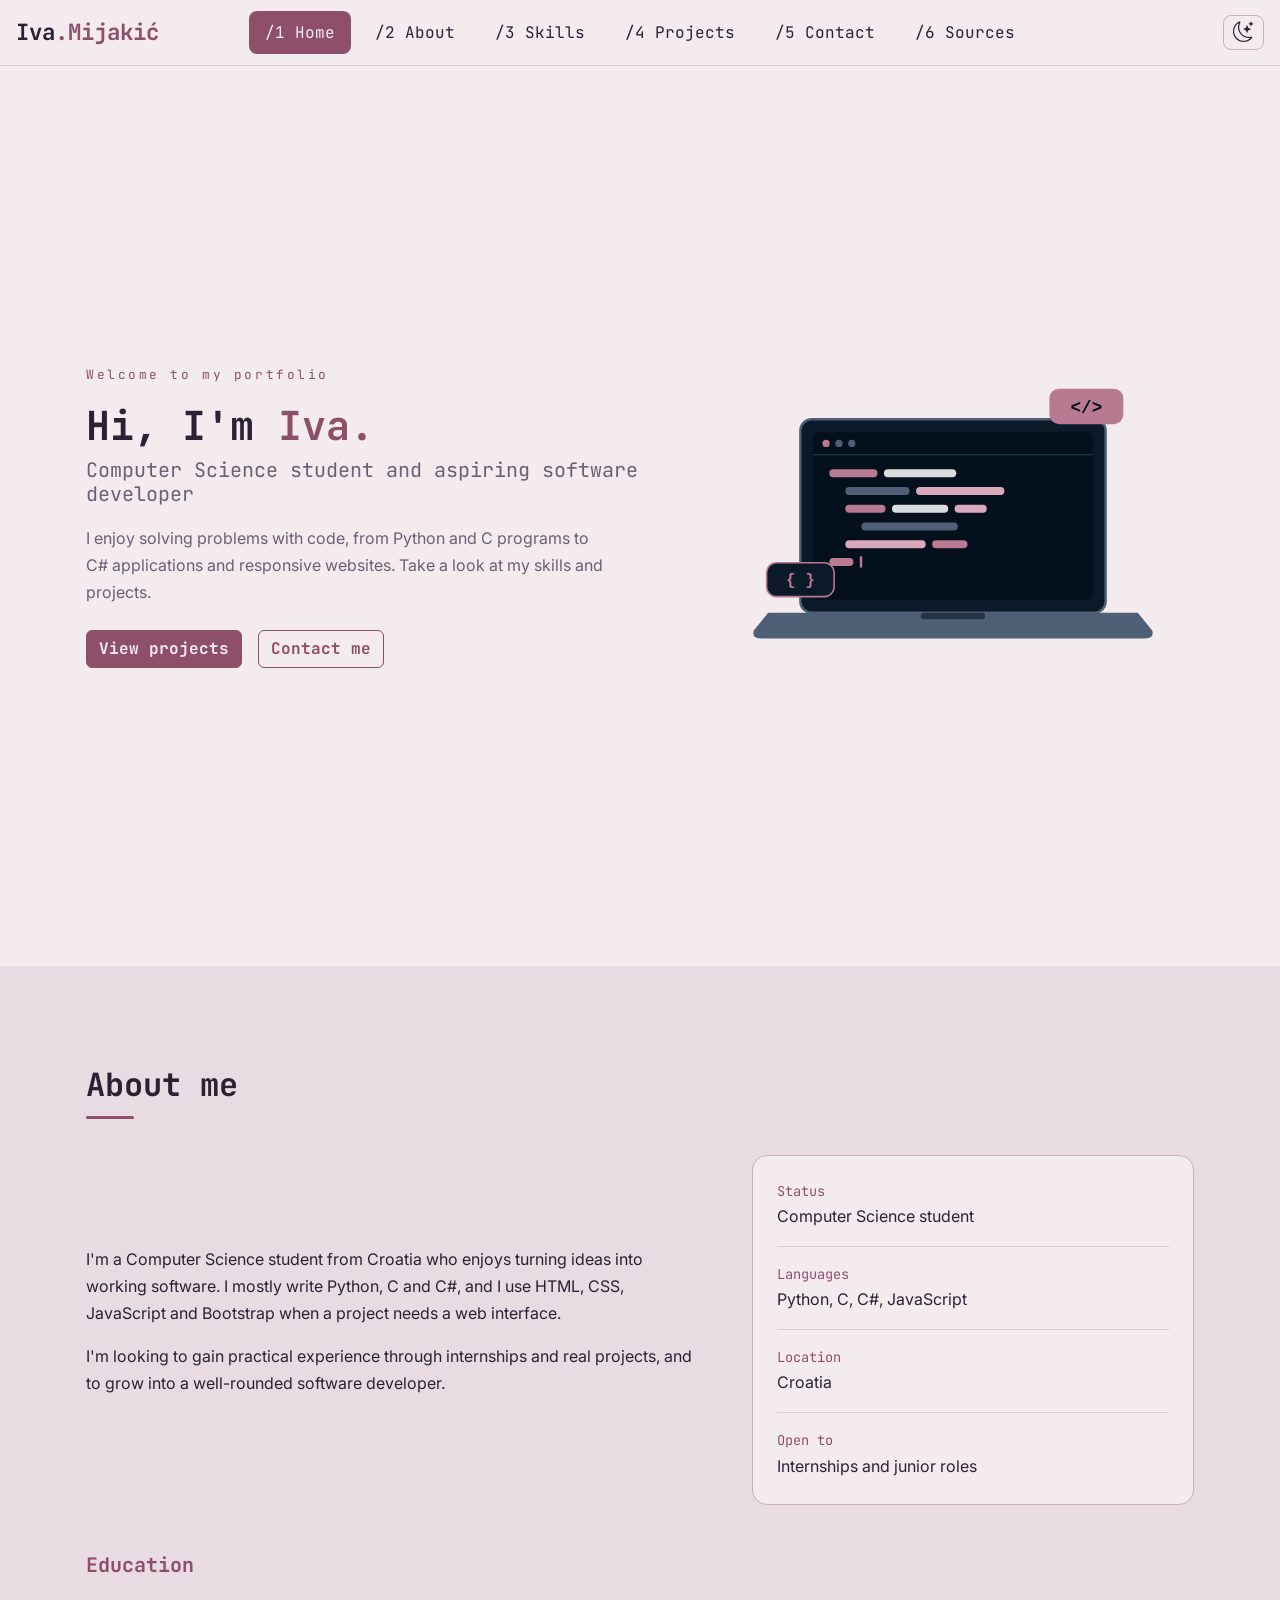
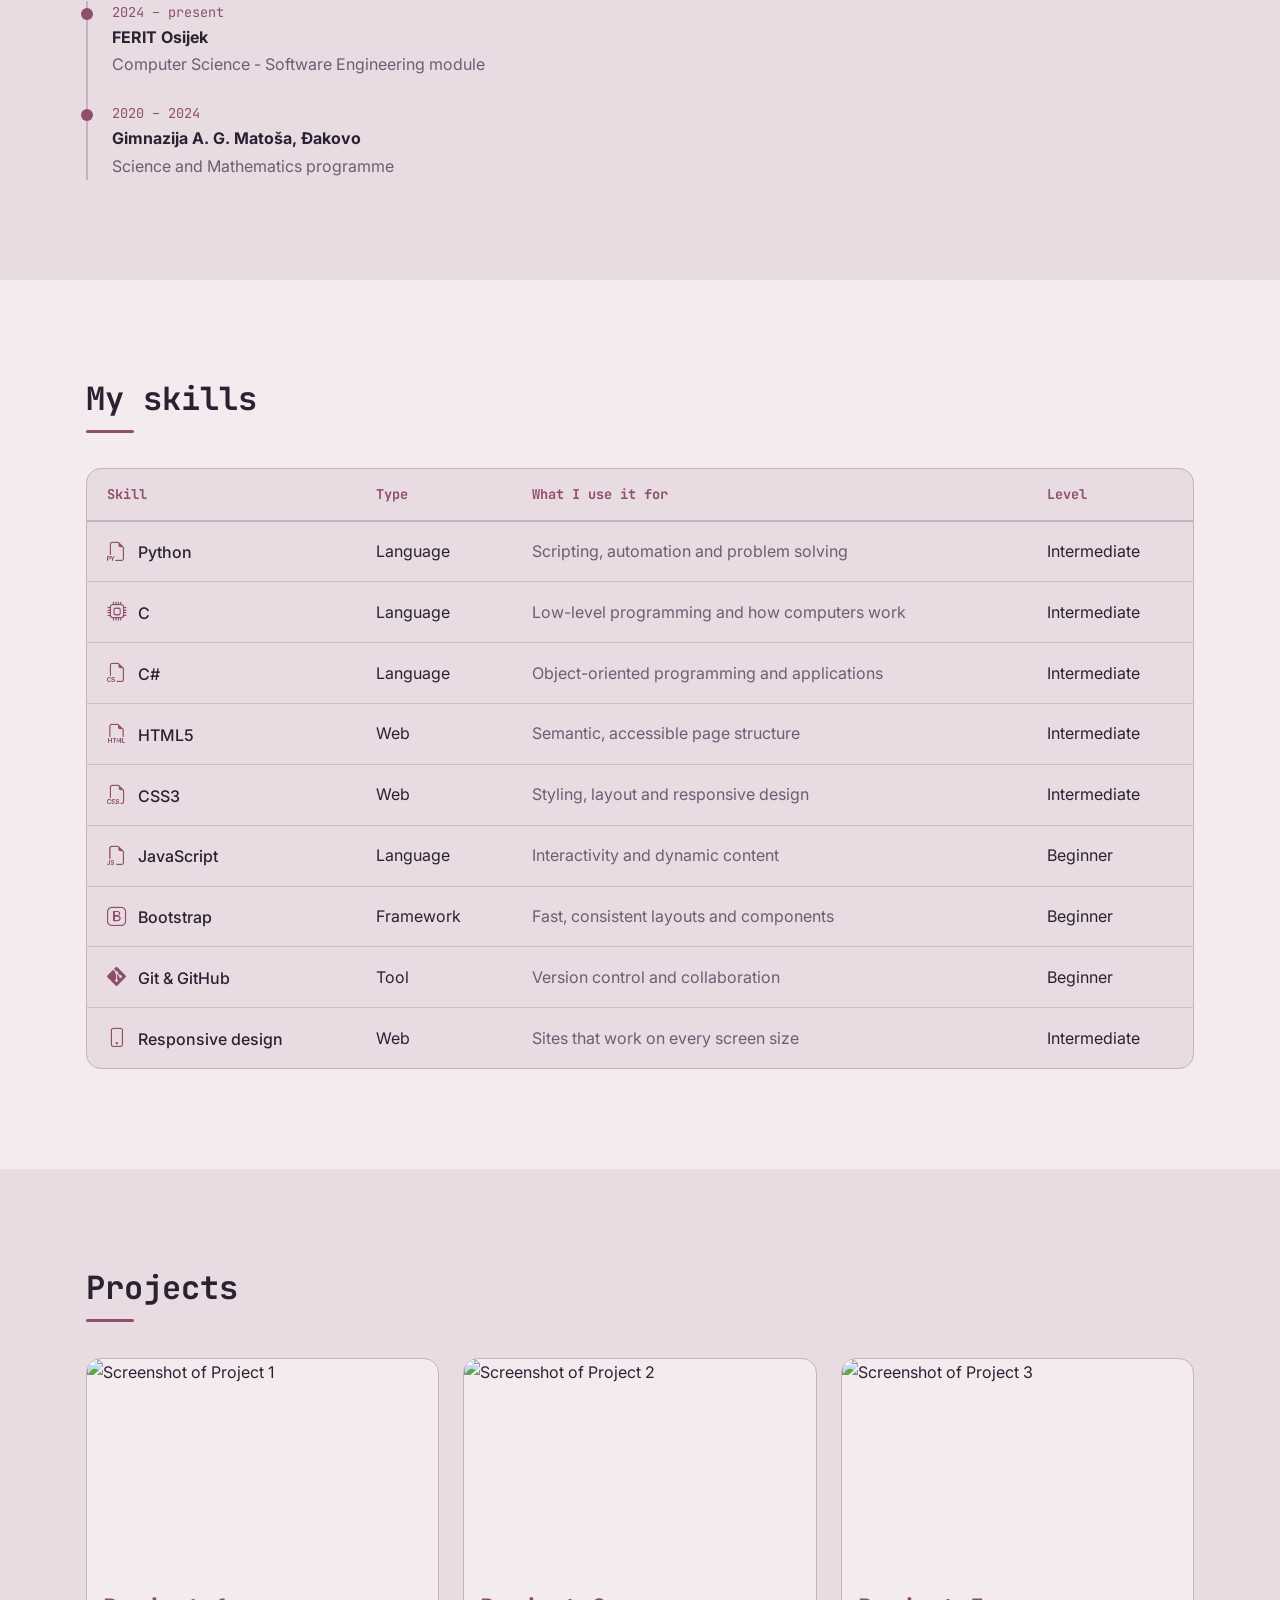
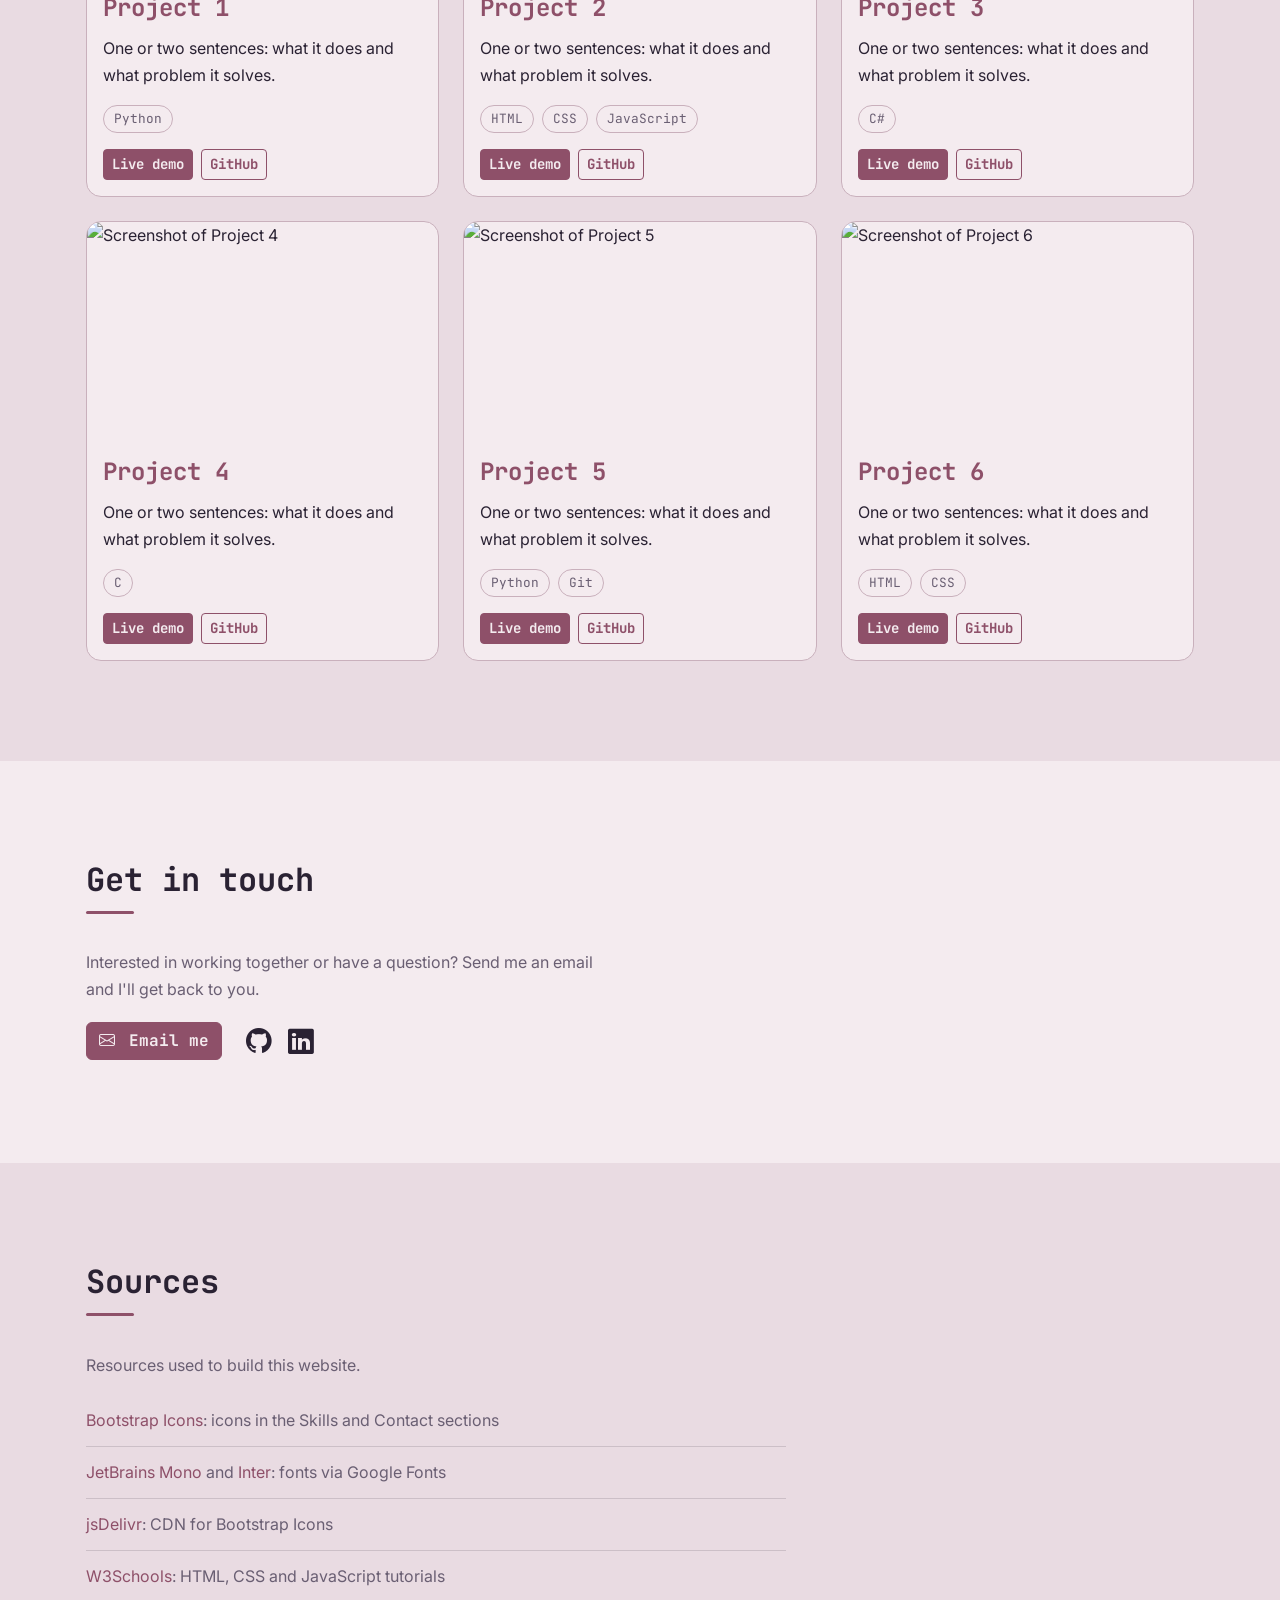
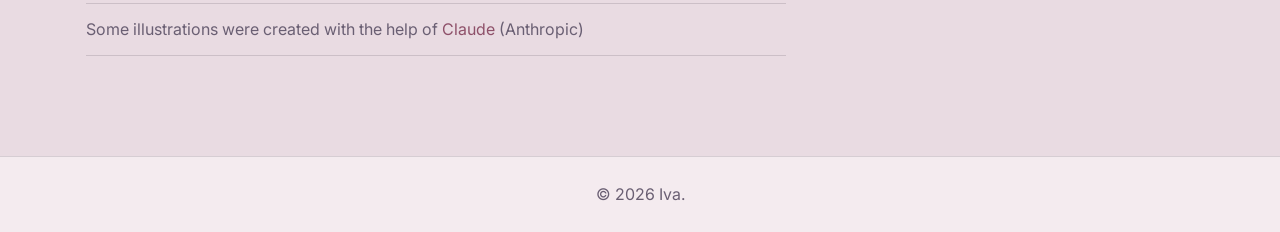
==== commit 8f62d8a6: "Removed bootstrap and added changes in the design" ====
--- a/index.html
+++ b/index.html
@@ -5,97 +5,87 @@
     <meta name="viewport" content="width=device-width, initial-scale=1.0">
     <title>Iva Mijakić | Software Developer Portfolio</title>
     <meta name="description" content="Portfolio of Iva Mijakić, a Computer Science student in Croatia building software with Python, C, C# and the web.">
-    
+
     <link rel="icon" href="images/favicon.png">
     <link href="https://fonts.googleapis.com/css2?family=Inter:wght@400;500&family=JetBrains+Mono:wght@400;700&display=swap" rel="stylesheet">
-
-    <link href="https://cdn.jsdelivr.net/npm/bootstrap@6.0.0-alpha.1/dist/css/bootstrap.min.css" rel="stylesheet" integrity="sha384-B/GM4XqrwHnWXNOWMbloTmrYXZg10cakYGmpfsR/bbzQ6JAJI4ihuyADKLnBgrCe" crossorigin="anonymous">
     <link href="https://cdn.jsdelivr.net/npm/bootstrap-icons@1.11.3/font/bootstrap-icons.min.css" rel="stylesheet">
     <link rel="stylesheet" href="css/style.css">
+
+    <!-- Sets the theme before the page is drawn, so there is no flash of the wrong colours -->
+    <script>
+        document.documentElement.dataset.theme =
+            localStorage.getItem("theme") ||
+            (window.matchMedia("(prefers-color-scheme: light)").matches ? "light" : "dark");
+    </script>
     <script src="js/script.js" defer></script>
 </head>
 <body>
 
-    <nav class="navbar sm:navbar-expand sticky-top">
-        <div class="container-fluid">
-
-            <a class="navbar-brand" href="#home">
-                Iva<span>.Mijakić</span>
-            </a>
-
-            <button class="btn-icon navbar-toggler" type="button"
-                data-bs-toggle="drawer"
-                data-bs-target="#navbarNavAltMarkup"
-                aria-controls="navbarNavAltMarkup"
-                aria-expanded="false"
-                aria-label="Toggle navigation">
-                <span class="navbar-toggler-icon" aria-hidden="true"></span>
-            </button>
-
-            <dialog class="drawer drawer-end" tabindex="-1"
-                id="navbarNavAltMarkup"
-                aria-labelledby="navbarNavAltMarkupLabel">
-
-                <div class="drawer-header">
-                    <h5 class="drawer-title" id="navbarNavAltMarkupLabel">Menu</h5>
-                    <button type="button" class="btn-close"
-                        data-bs-dismiss="drawer" aria-label="Close">
-                    </button>
-                </div>
-
-                <div class="drawer-body">
-                    <div class="nav nav-pills navbar-nav">
-                        <a class="nav-link active" href="#home">/1 Home</a>
-                        <a class="nav-link" href="#about">/2 About</a>
-                        <a class="nav-link" href="#skills">/3 Skills</a>
-                        <a class="nav-link" href="#projects">/4 Projects</a>
-                        <a class="nav-link" href="#contact">/5 Contact</a>
-                        <a class="nav-link" href="#sources">/6 Sources</a>
-                    </div>
-                </div>
-            </dialog>
+    <!-- NAVIGATION -->
+    <nav class="navbar">
+        <div class="navbar-inner">
+
+            <a class="brand" href="#home">Iva<span>.Mijakić</span></a>
+
+            <div class="nav-links" id="nav-links">
+                <a class="active" href="#home">/1 Home</a>
+                <a href="#about">/2 About</a>
+                <a href="#skills">/3 Skills</a>
+                <a href="#projects">/4 Projects</a>
+                <a href="#contact">/5 Contact</a>
+                <a href="#sources">/6 Sources</a>
+            </div>
+
+            <div class="nav-buttons">
+                <button id="theme-toggle" class="icon-button" type="button" aria-label="Switch colour theme">
+                    <i class="bi bi-sun" aria-hidden="true"></i>
+                </button>
+                <button id="menu-toggle" class="icon-button" type="button"
+                        aria-label="Open menu" aria-controls="nav-links" aria-expanded="false">
+                    <i class="bi bi-list" aria-hidden="true"></i>
+                </button>
+            </div>
 
         </div>
     </nav>
 
 
-    <main id="main">
-
-        <section id="home" class="hero-section">
-            <div class="container">
-                <div class="hero-grid">
-
-                    <div class="hero-text">
-                        <p class="hero-label">Welcome to my portfolio</p>
-                        <h1>Hi, I'm <span>Iva.</span></h1>
-                        <h2>Computer Science student and aspiring software developer</h2>
-                        <p class="hero-description">
-                            I enjoy solving problems with code, from Python
-                            and C programs to C# applications and responsive
-                            websites. Take a look at my skills and projects.
-                        </p>
-                        <div class="d-flex flex-wrap gap-3 mt-4">
-                            <a href="#projects" class="btn btn-dark">View projects</a>
-                            <a href="#contact" class="btn btn-outline-accent">Contact me</a>
-                        </div>
+    <main>
+
+        <!-- HOME -->
+        <section id="home" class="hero">
+            <div class="container hero-grid">
+
+                <div>
+                    <p class="hero-label">Welcome to my portfolio</p>
+                    <h1>Hi, I'm <span>Iva.</span></h1>
+                    <h2>Computer Science student and aspiring software developer</h2>
+                    <p class="hero-description">
+                        I enjoy solving problems with code, from Python
+                        and C programs to C# applications and responsive
+                        websites. Take a look at my skills and projects.
+                    </p>
+                    <div class="button-row">
+                        <a href="#projects" class="button">View projects</a>
+                        <a href="#contact" class="button button-outline">Contact me</a>
                     </div>
-
-                    <div class="hero-image">
-                        <img src="images/laptop.svg"
-                            alt="Illustration of a laptop showing code">
-                    </div>
-
-                </div>
-            </div>
-        </section>
-
-
-       <section id="about">
+                </div>
+
+                <div class="hero-image">
+                    <img src="images/laptop.svg" alt="Illustration of a laptop showing code">
+                </div>
+
+            </div>
+        </section>
+
+
+        <!-- ABOUT -->
+        <section id="about" class="alt">
             <div class="container">
                 <h2>About me</h2>
 
-                <div class="row align-items-center g-5">
-                    <div class="col-md-7">
+                <div class="about-grid">
+                    <div>
                         <p>
                             I'm a Computer Science student from Croatia who enjoys
                             turning ideas into working software. I mostly write
@@ -109,32 +99,28 @@
                         </p>
                     </div>
 
-                    <div class="col-md-5">
-                        <dl class="about-info mb-0">
-                            <div>
-                                <dt>Status</dt>
-                                <dd>Computer Science student</dd>
-                            </div>
-                            <div>
-                                <dt>Languages</dt>
-                                <dd>Python, C, C#, JavaScript</dd>
-                            </div>
-                            <div>
-                                <dt>Location</dt>
-                                <dd>Croatia</dd>
-                            </div>
-                            <div>
-                                <dt>Open to</dt>
-                                <dd>Internships and junior roles</dd>
-                            </div>
-                        </dl>
-                    </div>
-                </div>
-
-                <div class="education mt-5">
-                    <h3>Education</h3>
-
-                    <ul class="education-list" aria-label="Education history">
+                    <dl class="about-info">
+                        <div>
+                            <dt>Status</dt>
+                            <dd>Computer Science student</dd>
+                        </div>
+                        <div>
+                            <dt>Languages</dt>
+                            <dd>Python, C, C#, JavaScript</dd>
+                        </div>
+                        <div>
+                            <dt>Location</dt>
+                            <dd>Croatia</dd>
+                        </div>
+                        <div>
+                            <dt>Open to</dt>
+                            <dd>Internships and junior roles</dd>
+                        </div>
+                    </dl>
+                </div>
+
+                <h3 class="education-title">Education</h3>
+                <ul class="education-list" aria-label="Education history">
                     <li>
                         <span class="edu-years">2024 – present</span>
                         <strong>FERIT Osijek</strong>
@@ -142,180 +128,213 @@
                     </li>
                     <li>
                         <span class="edu-years">2020 – 2024</span>
-                        <strong>Gimnazja A. G. Matoša, Đakovo</strong>
+                        <strong>Gimnazija A. G. Matoša, Đakovo</strong>
                         <span>Science and Mathematics programme</span>
                     </li>
                 </ul>
-                </div>
-            </div>
-        </section>
-
-
+            </div>
+        </section>
+
+
+        <!-- SKILLS (table) -->
         <section id="skills">
             <div class="container">
                 <h2>My skills</h2>
 
-                <div class="row g-4">
-
-                    <div class="col-md-6 col-lg-4">
-                        <div class="card p-4 h-100">
-                            <i class="bi bi-filetype-py skill-icon" aria-hidden="true"></i>
-                            <h3>Python</h3>
-                            <p class="mb-0">Scripting, automation and problem solving.</p>
-                        </div>
-                    </div>
-
-                    <div class="col-md-6 col-lg-4">
-                        <div class="card p-4 h-100">
-                            <i class="bi bi-cpu skill-icon" aria-hidden="true"></i>
-                            <h3>C</h3>
-                            <p class="mb-0">Low-level programming and how computers work.</p>
-                        </div>
-                    </div>
-
-                    <div class="col-md-6 col-lg-4">
-                        <div class="card p-4 h-100">
-                            <i class="bi bi-filetype-cs skill-icon" aria-hidden="true"></i>
-                            <h3>C#</h3>
-                            <p class="mb-0">Object-oriented programming and applications.</p>
-                        </div>
-                    </div>
-
-                    <div class="col-md-6 col-lg-4">
-                        <div class="card p-4 h-100">
-                            <i class="bi bi-filetype-html skill-icon" aria-hidden="true"></i>
-                            <h3>HTML5</h3>
-                            <p class="mb-0">Semantic, accessible page structure.</p>
-                        </div>
-                    </div>
-
-                    <div class="col-md-6 col-lg-4">
-                        <div class="card p-4 h-100">
-                            <i class="bi bi-filetype-css skill-icon" aria-hidden="true"></i>
-                            <h3>CSS3</h3>
-                            <p class="mb-0">Styling, layout and responsive design.</p>
-                        </div>
-                    </div>
-
-                    <div class="col-md-6 col-lg-4">
-                        <div class="card p-4 h-100">
-                            <i class="bi bi-filetype-js skill-icon" aria-hidden="true"></i>
-                            <h3>JavaScript</h3>
-                            <p class="mb-0">Interactivity and dynamic content.</p>
-                        </div>
-                    </div>
-
-                    <div class="col-md-6 col-lg-4">
-                        <div class="card p-4 h-100">
-                            <i class="bi bi-bootstrap skill-icon" aria-hidden="true"></i>
-                            <h3>Bootstrap</h3>
-                            <p class="mb-0">Fast, consistent layouts and components.</p>
-                        </div>
-                    </div>
-
-                    <div class="col-md-6 col-lg-4">
-                        <div class="card p-4 h-100">
-                            <i class="bi bi-git skill-icon" aria-hidden="true"></i>
-                            <h3>Git &amp; GitHub</h3>
-                            <p class="mb-0">Version control and collaboration.</p>
-                        </div>
-                    </div>
-
-                    <div class="col-md-6 col-lg-4">
-                        <div class="card p-4 h-100">
-                            <i class="bi bi-phone skill-icon" aria-hidden="true"></i>
-                            <h3>Responsive design</h3>
-                            <p class="mb-0">Sites that work on every screen size.</p>
-                        </div>
-                    </div>
-
-                </div>
-            </div>
-        </section>
-
-
-        <section id="projects">
+                <div class="table-wrapper">
+                    <table>
+                        <thead>
+                            <tr>
+                                <th>Skill</th>
+                                <th>Type</th>
+                                <th>What I use it for</th>
+                                <th>Level</th>
+                            </tr>
+                        </thead>
+                        <tbody>
+                            <tr>
+                                <td><i class="bi bi-filetype-py" aria-hidden="true"></i> Python</td>
+                                <td>Language</td>
+                                <td>Scripting, automation and problem solving</td>
+                                <td>Intermediate</td>
+                            </tr>
+                            <tr>
+                                <td><i class="bi bi-cpu" aria-hidden="true"></i> C</td>
+                                <td>Language</td>
+                                <td>Low-level programming and how computers work</td>
+                                <td>Intermediate</td>
+                            </tr>
+                            <tr>
+                                <td><i class="bi bi-filetype-cs" aria-hidden="true"></i> C#</td>
+                                <td>Language</td>
+                                <td>Object-oriented programming and applications</td>
+                                <td>Intermediate</td>
+                            </tr>
+                            <tr>
+                                <td><i class="bi bi-filetype-html" aria-hidden="true"></i> HTML5</td>
+                                <td>Web</td>
+                                <td>Semantic, accessible page structure</td>
+                                <td>Intermediate</td>
+                            </tr>
+                            <tr>
+                                <td><i class="bi bi-filetype-css" aria-hidden="true"></i> CSS3</td>
+                                <td>Web</td>
+                                <td>Styling, layout and responsive design</td>
+                                <td>Intermediate</td>
+                            </tr>
+                            <tr>
+                                <td><i class="bi bi-filetype-js" aria-hidden="true"></i> JavaScript</td>
+                                <td>Language</td>
+                                <td>Interactivity and dynamic content</td>
+                                <td>Beginner</td>
+                            </tr>
+                            <tr>
+                                <td><i class="bi bi-bootstrap" aria-hidden="true"></i> Bootstrap</td>
+                                <td>Framework</td>
+                                <td>Fast, consistent layouts and components</td>
+                                <td>Beginner</td>
+                            </tr>
+                            <tr>
+                                <td><i class="bi bi-git" aria-hidden="true"></i> Git &amp; GitHub</td>
+                                <td>Tool</td>
+                                <td>Version control and collaboration</td>
+                                <td>Beginner</td>
+                            </tr>
+                            <tr>
+                                <td><i class="bi bi-phone" aria-hidden="true"></i> Responsive design</td>
+                                <td>Web</td>
+                                <td>Sites that work on every screen size</td>
+                                <td>Intermediate</td>
+                            </tr>
+                        </tbody>
+                    </table>
+                </div>
+            </div>
+        </section>
+
+
+        <!-- PROJECTS (grid) -->
+        <section id="projects" class="alt">
             <div class="container">
                 <h2>Projects</h2>
 
-                <div class="row g-4">
-
-                    <div class="col-md-6 col-lg-4">
-                        <article class="card h-100">
-                            <img src="images/project1.jpg"
-                                 class="card-img-top"
-                                 alt="Screenshot of Project 1"
-                                 loading="lazy">
-
-                            <div class="card-body d-flex flex-column">
-                                <h3 class="card-title">Project 1</h3>
-
-                                <p class="card-text">
-                                    One or two sentences: what it does and
-                                    what problem it solves.
-                                </p>
-
-                                <ul class="tech-list list-unstyled" aria-label="Technologies used">
-                                    <li>Python</li>
-                                </ul>
-
-                                <div class="d-flex gap-2 mt-auto pt-3">
-                                    <a href="#" class="btn btn-dark btn-sm">Live demo</a>
-                                    <a href="#" class="btn btn-outline-accent btn-sm">GitHub</a>
-                                </div>
-                            </div>
-                        </article>
-                    </div>
-
-                    <div class="col-md-6 col-lg-4">
-                        <article class="card h-100">
-                            <img src="images/project2.jpg"
-                                 class="card-img-top"
-                                 alt="Screenshot of Project 2"
-                                 loading="lazy">
-
-                            <div class="card-body d-flex flex-column">
-                                <h3 class="card-title">Project 2</h3>
-
-                                <p class="card-text">
-                                    One or two sentences: what it does and
-                                    what problem it solves.
-                                </p>
-
-                                <ul class="tech-list list-unstyled" aria-label="Technologies used">
-                                    <li>HTML</li>
-                                    <li>CSS</li>
-                                    <li>Bootstrap</li>
-                                </ul>
-
-                                <div class="d-flex gap-2 mt-auto pt-3">
-                                    <a href="#" class="btn btn-dark btn-sm">Live demo</a>
-                                    <a href="#" class="btn btn-outline-accent btn-sm">GitHub</a>
-                                </div>
-                            </div>
-                        </article>
-                    </div>
-
-                </div>
-            </div>
-        </section>
-
-
+                <div class="projects-grid">
+
+                    <article class="card">
+                        <img src="images/project1.jpg" alt="Screenshot of Project 1" loading="lazy">
+                        <div class="card-body">
+                            <h3>Project 1</h3>
+                            <p>One or two sentences: what it does and what problem it solves.</p>
+                            <ul class="tags" aria-label="Technologies used">
+                                <li>Python</li>
+                            </ul>
+                            <div class="card-buttons">
+                                <a href="#" class="button button-small">Live demo</a>
+                                <a href="#" class="button button-small button-outline">GitHub</a>
+                            </div>
+                        </div>
+                    </article>
+
+                    <article class="card">
+                        <img src="images/project2.jpg" alt="Screenshot of Project 2" loading="lazy">
+                        <div class="card-body">
+                            <h3>Project 2</h3>
+                            <p>One or two sentences: what it does and what problem it solves.</p>
+                            <ul class="tags" aria-label="Technologies used">
+                                <li>HTML</li>
+                                <li>CSS</li>
+                                <li>JavaScript</li>
+                            </ul>
+                            <div class="card-buttons">
+                                <a href="#" class="button button-small">Live demo</a>
+                                <a href="#" class="button button-small button-outline">GitHub</a>
+                            </div>
+                        </div>
+                    </article>
+
+                    <article class="card">
+                        <img src="images/project3.jpg" alt="Screenshot of Project 3" loading="lazy">
+                        <div class="card-body">
+                            <h3>Project 3</h3>
+                            <p>One or two sentences: what it does and what problem it solves.</p>
+                            <ul class="tags" aria-label="Technologies used">
+                                <li>C#</li>
+                            </ul>
+                            <div class="card-buttons">
+                                <a href="#" class="button button-small">Live demo</a>
+                                <a href="#" class="button button-small button-outline">GitHub</a>
+                            </div>
+                        </div>
+                    </article>
+
+                    <article class="card">
+                        <img src="images/project4.jpg" alt="Screenshot of Project 4" loading="lazy">
+                        <div class="card-body">
+                            <h3>Project 4</h3>
+                            <p>One or two sentences: what it does and what problem it solves.</p>
+                            <ul class="tags" aria-label="Technologies used">
+                                <li>C</li>
+                            </ul>
+                            <div class="card-buttons">
+                                <a href="#" class="button button-small">Live demo</a>
+                                <a href="#" class="button button-small button-outline">GitHub</a>
+                            </div>
+                        </div>
+                    </article>
+
+                    <article class="card">
+                        <img src="images/project5.jpg" alt="Screenshot of Project 5" loading="lazy">
+                        <div class="card-body">
+                            <h3>Project 5</h3>
+                            <p>One or two sentences: what it does and what problem it solves.</p>
+                            <ul class="tags" aria-label="Technologies used">
+                                <li>Python</li>
+                                <li>Git</li>
+                            </ul>
+                            <div class="card-buttons">
+                                <a href="#" class="button button-small">Live demo</a>
+                                <a href="#" class="button button-small button-outline">GitHub</a>
+                            </div>
+                        </div>
+                    </article>
+
+                    <article class="card">
+                        <img src="images/project6.jpg" alt="Screenshot of Project 6" loading="lazy">
+                        <div class="card-body">
+                            <h3>Project 6</h3>
+                            <p>One or two sentences: what it does and what problem it solves.</p>
+                            <ul class="tags" aria-label="Technologies used">
+                                <li>HTML</li>
+                                <li>CSS</li>
+                            </ul>
+                            <div class="card-buttons">
+                                <a href="#" class="button button-small">Live demo</a>
+                                <a href="#" class="button button-small button-outline">GitHub</a>
+                            </div>
+                        </div>
+                    </article>
+
+                </div>
+            </div>
+        </section>
+
+
+        <!-- CONTACT -->
         <section id="contact">
             <div class="container">
                 <h2>Get in touch</h2>
 
-                <p class="contact-text">
+                <p class="intro">
                     Interested in working together or have a question?
                     Send me an email and I'll get back to you.
                 </p>
 
-                <div class="d-flex flex-wrap align-items-center gap-4">
-                    <a href="mailto:iva.mijakic@gmail.com" class="btn btn-dark">
-                        <i class="bi bi-envelope me-2" aria-hidden="true"></i>Email me
+                <div class="button-row contact-row">
+                    <a href="mailto:iva.mijakic@gmail.com" class="button">
+                        <i class="bi bi-envelope" aria-hidden="true"></i> Email me
                     </a>
 
-                    <div class="social-links d-flex gap-3">
+                    <div class="social-links">
                         <a href="https://github.com/your-username" aria-label="GitHub" target="_blank" rel="noopener">
                             <i class="bi bi-github" aria-hidden="true"></i>
                         </a>
@@ -327,17 +346,18 @@
             </div>
         </section>
 
-        <section id="sources">
+
+        <!-- SOURCES -->
+        <section id="sources" class="alt">
             <div class="container">
                 <h2>Sources</h2>
 
-                <p class="contact-text">Resources used to build this website.</p>
+                <p class="intro">Resources used to build this website.</p>
 
                 <ul class="sources-list">
-                    <li><a class="link" href="https://getbootstrap.com/" target="_blank" rel="noopener">Bootstrap</a>: CSS framework for layout and components</li>
                     <li><a class="link" href="https://icons.getbootstrap.com/" target="_blank" rel="noopener">Bootstrap Icons</a>: icons in the Skills and Contact sections</li>
                     <li><a class="link" href="https://fonts.google.com/specimen/JetBrains+Mono" target="_blank" rel="noopener">JetBrains Mono</a> and <a class="link" href="https://fonts.google.com/specimen/Inter" target="_blank" rel="noopener">Inter</a>: fonts via Google Fonts</li>
-                    <li><a class="link" href="https://www.jsdelivr.com/" target="_blank" rel="noopener">jsDelivr</a>: CDN for Bootstrap files</li>
+                    <li><a class="link" href="https://www.jsdelivr.com/" target="_blank" rel="noopener">jsDelivr</a>: CDN for Bootstrap Icons</li>
                     <li><a class="link" href="https://www.w3schools.com/" target="_blank" rel="noopener">W3Schools</a>: HTML, CSS and JavaScript tutorials</li>
                     <li>Some illustrations were created with the help of <a class="link" href="https://claude.ai/" target="_blank" rel="noopener">Claude</a> (Anthropic)</li>
                 </ul>
@@ -347,10 +367,9 @@
     </main>
 
 
-    <footer class="py-4 text-center">
-        <p class="mb-0">&copy; 2026 Iva.</p>
+    <footer>
+        <p>&copy; 2026 Iva.</p>
     </footer>
 
-    <script type="module" src="https://cdn.jsdelivr.net/npm/bootstrap@6.0.0-alpha.1/dist/js/bootstrap.bundle.min.js" integrity="sha384-1a/pXj49ZQ1aHEmrJ+gMw1otqoVsYwlEnlD8mIfY2TV03r20Y0CN7uqx1tQogjPL" crossorigin="anonymous"></script>
 </body>
 </html>
--- a/css/style.css
+++ b/css/style.css
@@ -1,108 +1,77 @@
-
+/* COLOURS */
 :root {
     --bg: #05101d;
     --surface: #0b1929;
     --accent: #B77A91;
-    --accent-dark: #965d73;
     --accent-soft: #d9a9bb;
     --muted: #4f5f76;
     --text: #ffffff;
     --text-dim: #a9b4c4;
+    --border: rgba(79, 95, 118, 0.4);
+    --nav-bg: rgba(5, 16, 29, 0.85);
+
     --font-mono: 'JetBrains Mono', monospace;
     --font-body: 'Inter', system-ui, sans-serif;
 }
 
+:root[data-theme="light"] {
+    --bg: #f4ebef;
+    --surface: #e9dbe2;
+    --accent: #8e5069;
+    --accent-soft: #b77a91;
+    --muted: #c9b0bc;
+    --text: #2a2233;
+    --text-dim: #6a5f73;
+    --border: rgba(42, 34, 51, 0.15);
+    --nav-bg: rgba(244, 235, 239, 0.85);
+}
+
+/* BASIC STYLES */
+
+* {
+    box-sizing: border-box;
+    margin: 0;
+    padding: 0;
+}
+
 html { scroll-behavior: smooth; }
-section { scroll-margin-top: 90px; }
 
 body {
     background: var(--bg);
     color: var(--text);
     font-family: var(--font-body);
     line-height: 1.7;
-}
-
-h1, h2, h3, h4, h5, .navbar, .btn { font-family: var(--font-mono); }
-
-a { color: inherit; text-decoration: none; }
-
-/* NAVBAR */
-.navbar {
-    background: rgba(5, 16, 29, 0.85);
-    backdrop-filter: blur(10px);
-    border-bottom: 1px solid rgba(79, 95, 118, 0.4);
-    min-height: 65px;
-
-}
-
-.navbar-brand {
-    font-weight: 700;
-    font-size: 1.4rem;
-    color: var(--text);
-}
-.navbar-brand span { color: var(--accent); transition: color .2s; }
-.navbar-brand:hover span { color: var(--text); }
-
-.navbar .navbar-nav { gap: 0.5rem; }
-
-.navbar .nav-link {
-    color: var(--text);
-    white-space: nowrap;
-    border-radius: 8px;
-    transition: background-color .2s, color .2s;
-}
-.navbar .nav-link:hover,
-.navbar .nav-link.active {
-    background: var(--accent);
-    color: var(--bg);
-}
-
-@media (min-width: 576px) {
-    .navbar .container-fluid {
-        display: grid;
-        grid-template-columns: 1fr auto 1fr;
-        align-items: center;
-    }
-
-    .navbar .drawer {
-        grid-column: 2;
-        position: static;
-        margin: 0;
-        width: auto;
-    }
-}
-
-
-/* Drawer (mobile menu) */
-.drawer { background: var(--bg); color: var(--text); }
-
-/* BUTTONS */
-.btn-dark {
-    background: var(--accent);
-    border-color: var(--accent);
-    color: var(--bg);
-    font-weight: 700;
-    transition: background-color .2s, transform .2s;
-}
-.btn-dark:hover {
-    background: var(--accent-soft);
-    border-color: var(--accent-soft);
-    color: var(--bg);
-    transform: translateY(-2px);
-}
-
-/* LINKS */
-.link { color: var(--accent); }
-.link:hover { color: var(--accent-soft); text-decoration: underline; }
-
-/* SECTIONS */
-section { padding: 100px 0; }
-#about, #projects { background: var(--surface); }
-
+    transition: background-color .3s, color .3s;
+}
+
+h1, h2, h3, .navbar, .button { font-family: var(--font-mono); }
+
+h1 { font-size: clamp(2rem, 5vw, 2.5rem); line-height: 1.2; margin-bottom: 0.5rem; }
+h3 { font-size: 1.5rem; line-height: 1.2; margin-bottom: 0.5rem; }
+p  { margin-bottom: 1rem; }
+a  { color: inherit; text-decoration: none; }
+ul { list-style: none; }
+img { max-width: 100%; vertical-align: middle; }
+
+.container {
+    max-width: 1140px;
+    margin: 0 auto;
+    padding: 0 1rem;
+}
+
+section {
+    padding: 100px 0;
+    scroll-margin-top: 90px;   /* so the sticky navbar doesn't cover the title */
+}
+
+/* every second section has a slightly different background */
+section.alt { background: var(--surface); }
+
+/* section titles with a small line underneath */
 section h2 {
     font-size: 2rem;
+    line-height: 1.2;
     margin-bottom: 2.2rem;
-    position: relative;
 }
 section h2::after {
     content: "";
@@ -114,101 +83,204 @@
     border-radius: 2px;
 }
 
-/* HERO */
-.hero-section { padding: 0; }
-.hero-label {
-    color: var(--accent);
-    letter-spacing: 0.2em;
-    font-size: 0.8rem;
-    font-family: var(--font-mono);
-}
-.hero-section h1 span { color: var(--accent); }
-.hero-section h2::after { display: none; }
-.hero-description { color: var(--text-dim); max-width: 520px; }
-.profile-image {
-    width: 100%;
-    max-width: 460px;
-    height: auto;
-}
-
-.hero-grid {
-    display: grid;
-    grid-template-columns: 1.2fr 1fr;
-    align-items: center;
-    gap: 3rem;
-    min-height: 100vh;
-    padding: 5rem 0;
-}
-
-.hero-image { 
-    text-align: center; 
-    width: 500px;
-    height: 280px;
-}
-
-/* On phones: stack, with the image on top */
-@media (max-width: 767px) {
-    .hero-grid {
-        grid-template-columns: 1fr;
-        min-height: auto;
-        padding: 3rem 0;
-    }
-    .hero-image { order: -1; }
-}
-
-/* CARDS */
-.card {
-    background: var(--surface);
-    border: 1px solid var(--muted);
-    border-radius: 15px;
-    color: var(--text);
-    transition: transform .3s ease, border-color .3s ease, box-shadow .3s ease;
-}
-.card:hover {
-    transform: translateY(-8px);
-    border-color: var(--accent);
-    box-shadow: 0 12px 30px rgba(0, 0, 0, 0.35);
-}
-.card h3 { color: var(--accent); margin-bottom: 0.75rem; }
-#projects .card { background: var(--bg); }
-
-footer { border-top: 1px solid rgba(79, 95, 118, 0.4); color: var(--text-dim); }
-
-@media (prefers-reduced-motion: reduce) {
-    html { scroll-behavior: auto; }
-    * { transition: none !important; }
-}
-
-/* Visible keyboard focus */
+.intro { color: var(--text-dim); max-width: 520px; }
+
+.link { color: var(--accent); }
+.link:hover { color: var(--accent-soft); text-decoration: underline; }
+
 :focus-visible {
     outline: 2px solid var(--accent);
     outline-offset: 3px;
 }
- 
- 
-/* Outline button (secondary action) */
-.btn-outline-accent {
-    background: transparent;
-    border: 1px solid var(--accent);
-    color: var(--accent);
+
+
+/* NAVIGATION */
+.navbar {
+    position: sticky;
+    top: 0;
+    z-index: 100;
+    min-height: 65px;
+    background: var(--nav-bg);
+    backdrop-filter: blur(10px);
+    border-bottom: 1px solid var(--border);
+}
+
+/* Phone layout: logo on the left, buttons on the right */
+.navbar-inner {
+    display: flex;
+    align-items: center;
+    justify-content: space-between;
+    min-height: 65px;
+    padding: 0 1rem;
+}
+
+.brand {
     font-weight: 700;
-    transition: background-color .2s, color .2s, transform .2s;
-}
-.btn-outline-accent:hover {
+    font-size: 1.4rem;
+}
+.brand span { color: var(--accent); transition: color .2s; }
+.brand:hover span { color: var(--text); }
+
+.nav-buttons { display: flex; gap: 0.5rem; }
+
+.icon-button {
+    background: none;
+    border: 1px solid var(--muted);
+    border-radius: 8px;
+    color: var(--text);
+    font-size: 1.3rem;
+    line-height: 1;
+    padding: 0.35rem 0.55rem;
+    cursor: pointer;
+}
+.icon-button:hover { border-color: var(--accent); color: var(--accent); }
+
+/* Phone: the links are hidden and drop down under the navbar when opened */
+
+.nav-links {
+    display: none;
+    position: absolute;
+    top: 100%;
+    left: 0;
+    right: 0;
+    padding: 0.5rem 1rem 1rem;
+    background: var(--bg);
+    border-bottom: 1px solid var(--border);
+}
+.nav-links.open { display: block; }
+
+.nav-links a {
+    display: block;
+    padding: 0.5rem 1rem;
+    margin-top: 0.5rem;
+    border-radius: 8px;
+    white-space: nowrap;
+    transition: background-color .2s, color .2s;
+}
+.nav-links a:hover,
+.nav-links a.active {
     background: var(--accent);
     color: var(--bg);
+}
+
+/* Bigger screens: links in the middle, no hamburger button */
+@media (min-width: 768px) {
+    .navbar-inner {
+        display: grid;
+        grid-template-columns: 1fr auto 1fr;
+    }
+    .nav-buttons { justify-self: end; }
+    #menu-toggle { display: none; }
+
+    .nav-links {
+        display: flex;
+        position: static;
+        gap: 0.5rem;
+        padding: 0;
+        background: none;
+        border: 0;
+    }
+    .nav-links a { margin-top: 0; }
+}
+
+
+/* BUTTONS */
+.button {
+    display: inline-block;
+    padding: 0.375rem 0.75rem;
+    background: var(--accent);
+    border: 1px solid var(--accent);
+    border-radius: 6px;
+    color: var(--bg);
+    font-size: 1rem;
+    font-weight: 700;
+    line-height: 1.5;
+    transition: background-color .2s, color .2s, transform .2s;
+}
+.button:hover {
+    background: var(--accent-soft);
+    border-color: var(--accent-soft);
     transform: translateY(-2px);
 }
- 
-/* Hero: keep the h2 subtitle modest */
-.hero-section h2 {
+
+/* second style: only an outline */
+.button-outline {
+    background: transparent;
+    color: var(--accent);
+}
+.button-outline:hover {
+    background: var(--accent);
+    border-color: var(--accent);
+    color: var(--bg);
+}
+
+.button-small {
+    padding: 0.25rem 0.5rem;
+    font-size: 0.875rem;
+    border-radius: 4px;
+}
+
+.button-row {
+    display: flex;
+    flex-wrap: wrap;
+    gap: 1rem;
+    margin-top: 1.5rem;
+}
+
+
+/* HOME */
+.hero { padding: 0; }
+
+.hero-grid {
+    display: grid;
+    grid-template-columns: 1fr;
+    align-items: center;
+    gap: 3rem;
+    padding: 3rem 1rem;
+}
+
+.hero-image { order: -1; text-align: center; }   /* image on top on phones */
+.hero-image img { width: 100%; max-width: 500px; height: auto; }
+
+.hero-label {
+    color: var(--accent);
+    font-family: var(--font-mono);
+    font-size: 0.8rem;
+    letter-spacing: 0.2em;
+}
+h1 span { color: var(--accent); }
+
+.hero h2 {
     font-size: 1.25rem;
     font-weight: 400;
     color: var(--text-dim);
     margin-bottom: 1.2rem;
 }
- 
-/* About info list */
+.hero h2::after { display: none; }   /* no line under the hero subtitle */
+
+.hero-description { color: var(--text-dim); max-width: 520px; }
+
+@media (min-width: 768px) {
+    .hero-grid {
+        grid-template-columns: 1.2fr 1fr;
+        min-height: 100vh;
+        padding: 5rem 1rem;
+    }
+    .hero-image { order: 0; }
+}
+
+
+/* ABOUT */
+.about-grid {
+    display: grid;
+    grid-template-columns: 1fr;
+    align-items: center;
+    gap: 3rem;
+}
+@media (min-width: 768px) {
+    .about-grid { grid-template-columns: 7fr 5fr; }
+}
+
 .about-info {
     background: var(--bg);
     border: 1px solid var(--muted);
@@ -218,102 +290,33 @@
 .about-info div + div {
     margin-top: 1rem;
     padding-top: 1rem;
-    border-top: 1px solid rgba(79, 95, 118, 0.4);
+    border-top: 1px solid var(--border);
 }
 .about-info dt {
+    color: var(--accent);
     font-family: var(--font-mono);
     font-size: 0.85rem;
-    color: var(--accent);
-    font-weight: 400;
-}
-.about-info dd {
-    margin: 0;
-}
- 
-/* Skills */
-.skill-icon {
-    font-size: 2rem;
-    color: var(--accent);
-    line-height: 1;
-    margin-bottom: 0.75rem;
-}
- 
-/* Projects */
-.card-img-top {
-    aspect-ratio: 16 / 10;
-    object-fit: cover;
-    border-radius: 14px 14px 0 0;
-}
-.tech-list {
-    display: flex;
-    flex-wrap: wrap;
-    gap: 0.5rem;
-    margin: 0;
-    padding: 0;
-}
-.tech-list li {
-    font-family: var(--font-mono);
-    font-size: 0.8rem;
-    padding: 2px 10px;
-    border: 1px solid var(--muted);
-    border-radius: 999px;
-    color: var(--text-dim);
-}
- 
-/* Contact */
-.contact-text {
-    color: var(--text-dim);
-    max-width: 520px;
-}
-.social-links a {
-    font-size: 1.6rem;
-    color: var(--text);
-    transition: color .2s;
-}
-.social-links a:hover {
-    color: var(--accent);
-}
- 
-/* Sources */
-
-#sources { background: var(--surface); }
-
-.sources-list {
-    list-style: none;
-    padding: 0;
-    max-width: 700px;
-}
-.sources-list li {
-    padding: 0.75rem 0;
-    border-bottom: 1px solid rgba(79, 95, 118, 0.4);
-    color: var(--text-dim);
-}
-
-
-/* Education */
-.education h3 {
+}
+
+/* education timeline */
+.education-title {
     color: var(--accent);
     font-size: 1.25rem;
-    margin-bottom: 1.5rem;
-}
-
+    margin: 3rem 0 1.5rem;
+}
 .education-list {
-    list-style: none;
-    margin: 0;
-    padding: 0 0 0 1.5rem;
+    padding-left: 1.5rem;
     border-left: 2px solid var(--muted);
 }
-
 .education-list li {
     position: relative;
     display: flex;
     flex-direction: column;
     padding-bottom: 1.5rem;
 }
-
 .education-list li:last-child { padding-bottom: 0; }
 
-/* dot on the timeline */
+/* the dot on the line */
 .education-list li::before {
     content: "";
     position: absolute;
@@ -324,11 +327,133 @@
     border-radius: 50%;
     background: var(--accent);
 }
-
 .edu-years {
+    color: var(--accent);
     font-family: var(--font-mono);
     font-size: 0.85rem;
-    color: var(--accent);
-}
-
-.education-list li span:last-child { color: var(--text-dim); }+}
+.education-list li span:last-child { color: var(--text-dim); }
+
+
+/* SKILLS TABLE */
+.table-wrapper {
+    overflow-x: auto;   /* scroll sideways on small phones instead of breaking the page */
+    background: var(--surface);
+    border: 1px solid var(--muted);
+    border-radius: 15px;
+}
+
+table {
+    width: 100%;
+    border-collapse: collapse;
+}
+
+th, td {
+    padding: 0.85rem 1.25rem;
+    text-align: left;
+}
+
+th {
+    color: var(--accent);
+    font-family: var(--font-mono);
+    font-size: 0.85rem;
+    border-bottom: 2px solid var(--muted);
+}
+
+td { border-bottom: 1px solid var(--border); }
+tr:last-child td { border-bottom: 0; }
+tbody tr:hover { background: var(--bg); }
+
+td:first-child { white-space: nowrap; font-weight: 500; }
+td:first-child i { color: var(--accent); font-size: 1.2rem; margin-right: 0.5rem; }
+td:nth-child(3) { color: var(--text-dim); }
+
+
+/* PROJECTS GRID */
+/* as many columns of at least 280px as fit - so 1 on phones, 2 on tablets, 3 on desktop */
+.projects-grid {
+    display: grid;
+    grid-template-columns: repeat(auto-fill, minmax(280px, 1fr));
+    gap: 1.5rem;
+}
+
+.card {
+    display: flex;
+    flex-direction: column;
+    background: var(--bg);
+    border: 1px solid var(--muted);
+    border-radius: 15px;
+    transition: transform .3s ease, border-color .3s ease, box-shadow .3s ease;
+}
+.card:hover {
+    transform: translateY(-8px);
+    border-color: var(--accent);
+    box-shadow: 0 12px 30px rgba(0, 0, 0, 0.25);
+}
+
+.card img {
+    width: 100%;
+    aspect-ratio: 16 / 10;
+    object-fit: cover;
+    border-radius: 14px 14px 0 0;
+}
+
+.card-body {
+    display: flex;
+    flex-direction: column;
+    flex: 1;            /* makes all cards in a row the same height */
+    padding: 1rem;
+}
+.card h3 { color: var(--accent); margin-bottom: 0.75rem; }
+
+/* technology "pills" */
+.tags {
+    display: flex;
+    flex-wrap: wrap;
+    gap: 0.5rem;
+}
+.tags li {
+    padding: 2px 10px;
+    border: 1px solid var(--muted);
+    border-radius: 999px;
+    color: var(--text-dim);
+    font-family: var(--font-mono);
+    font-size: 0.8rem;
+}
+
+.card-buttons {
+    display: flex;
+    gap: 0.5rem;
+    margin-top: auto;   /* pushes the buttons to the bottom of the card */
+    padding-top: 1rem;
+}
+
+
+/* CONTACT + SOURCES + FOOTER */
+.contact-row { align-items: center; gap: 1.5rem; margin-top: 0; }
+.contact-row .button i { margin-right: 0.25rem; }
+
+.social-links { display: flex; gap: 1rem; }
+.social-links a {
+    font-size: 1.6rem;
+    transition: color .2s;
+}
+.social-links a:hover { color: var(--accent); }
+
+.sources-list { max-width: 700px; }
+.sources-list li {
+    padding: 0.75rem 0;
+    border-bottom: 1px solid var(--border);
+    color: var(--text-dim);
+}
+
+footer {
+    padding: 1.5rem 0;
+    text-align: center;
+    color: var(--text-dim);
+    border-top: 1px solid var(--border);
+}
+footer p { margin: 0; }
+
+
+
